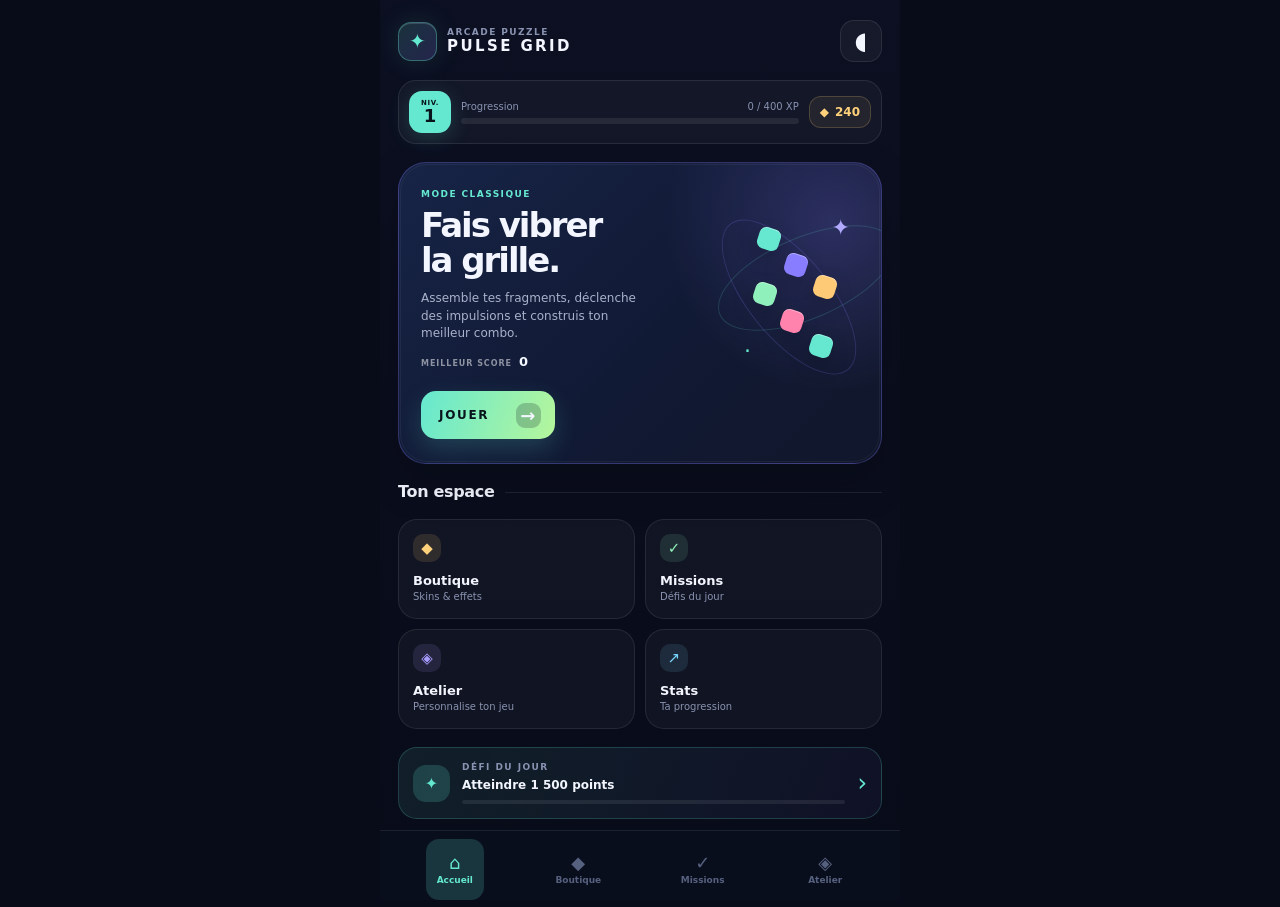
==== index.html @ 1ac30d6b "Add files via upload" ====
<!doctype html>
<html lang="fr">
<head>
  <meta charset="UTF-8" />
  <meta name="viewport" content="width=device-width, initial-scale=1, viewport-fit=cover, user-scalable=no" />
  <meta name="theme-color" content="#080b18" />
  <title>Pulse Grid</title>
  <link rel="stylesheet" href="style.css" />
</head>
<body>
  <div id="app" class="app-shell">
    <div id="boot-screen" class="boot-screen" aria-label="Chargement">
      <div class="brand-mark large">✦</div>
      <div class="boot-wordmark">PULSE GRID</div>
      <div class="loader"><span></span></div>
    </div>

    <main id="screens">
      <section id="screen-home" class="screen active" aria-labelledby="home-title">
        <header class="topbar home-topbar">
          <div class="brand-lockup">
            <div class="brand-mark">✦</div>
            <div>
              <div class="eyebrow">ARCADE PUZZLE</div>
              <h1 id="home-title">PULSE GRID</h1>
            </div>
          </div>
          <button class="icon-button" data-action="toggle-sound" aria-label="Activer ou couper le son"><span id="sound-icon">◖</span></button>
        </header>

        <div class="home-content page-content">
          <div class="player-strip">
            <div class="level-badge"><span>NIV.</span><strong id="home-level">1</strong></div>
            <div class="xp-track-wrap">
              <div class="row-between"><span>Progression</span><span id="home-xp-label">0 / 400 XP</span></div>
              <div class="xp-track"><span id="home-xp-fill"></span></div>
            </div>
            <div class="currency-pill"><span class="coin-icon">◆</span><strong id="home-coins">240</strong></div>
          </div>

          <article class="hero-card">
            <div class="hero-orbit orbit-one"></div>
            <div class="hero-orbit orbit-two"></div>
            <div class="hero-copy">
              <span class="eyebrow accent">MODE CLASSIQUE</span>
              <h2>Fais vibrer<br />la grille.</h2>
              <p>Assemble tes fragments, déclenche des impulsions et construis ton meilleur combo.</p>
              <div class="hero-record"><span>MEILLEUR SCORE</span><strong id="home-best">0</strong></div>
              <button class="primary-button hero-play" data-action="play"><span>JOUER</span><b>→</b></button>
            </div>
            <div class="hero-visual" aria-hidden="true">
              <span class="hero-tile tile-a"></span><span class="hero-tile tile-b"></span><span class="hero-tile tile-c"></span>
              <span class="hero-tile tile-d"></span><span class="hero-tile tile-e"></span><span class="hero-tile tile-f"></span>
              <span class="hero-spark spark-a">✦</span><span class="hero-spark spark-b">·</span>
            </div>
          </article>

          <div class="section-heading"><h2>Ton espace</h2><span class="section-line"></span></div>
          <div class="quick-grid">
            <button class="quick-card shop-card" data-route="shop"><span class="quick-icon">◆</span><span>Boutique</span><small>Skins & effets</small></button>
            <button class="quick-card missions-card" data-route="missions"><span class="quick-icon">✓</span><span>Missions</span><small id="home-mission-count">0 à réclamer</small></button>
            <button class="quick-card style-card" data-route="collection"><span class="quick-icon">◈</span><span>Atelier</span><small>Personnalise ton jeu</small></button>
            <button class="quick-card stats-card" data-route="stats"><span class="quick-icon">↗</span><span>Stats</span><small>Ta progression</small></button>
          </div>

          <article class="daily-card" data-route="missions">
            <div class="daily-icon">✦</div>
            <div class="daily-copy"><span class="eyebrow">DÉFI DU JOUR</span><strong id="home-mission-title">Chargement…</strong><div class="mini-progress"><span id="home-mission-fill"></span></div></div>
            <span class="daily-arrow">›</span>
          </article>
        </div>
      </section>

      <section id="screen-game" class="screen game-screen" aria-label="Partie en cours">
        <header class="game-topbar">
          <button class="icon-button dark" data-action="game-home" aria-label="Retour à l'accueil">‹</button>
          <div class="game-stat"><span>SCORE</span><strong id="game-score">0</strong></div>
          <div class="game-stat best"><span>MEILLEUR</span><strong id="game-best">0</strong></div>
          <button class="icon-button dark" data-action="pause" aria-label="Pause">Ⅱ</button>
        </header>
        <div class="game-content">
          <div class="combo-row"><span id="game-message">Choisis un fragment et fais-le glisser.</span><span id="combo-badge" class="combo-badge hidden">COMBO ×<b>0</b></span></div>
          <div class="charge-row" aria-label="Charge Pulse"><div class="charge-copy"><b>CHARGE PULSE</b><small id="charge-message">Dissous des lignes pour charger une rafale.</small></div><div class="charge-track"><span id="charge-fill"></span></div><strong id="charge-value">0%</strong></div>
          <div id="board-wrap" class="board-wrap">
            <div id="board" class="board" role="grid" aria-label="Grille de jeu"></div>
            <div id="fx-layer" class="fx-layer" aria-hidden="true"></div>
          </div>
          <div class="game-subbar"><div><span class="eyebrow">FRAGMENTS</span><strong>Compose ton prochain mouvement</strong></div><button class="text-button" data-action="hint">INDICE <span>✧</span></button></div>
          <div id="piece-tray" class="piece-tray" aria-label="Fragments disponibles"></div>
          <div class="game-tip"><span class="tip-dot"></span><span>Astuce : tu peux aussi toucher un fragment, puis toucher la grille.</span></div>
        </div>
      </section>

      <section id="screen-shop" class="screen" aria-labelledby="shop-title">
        <header class="subpage-topbar"><button class="icon-button" data-route="home">‹</button><div><div class="eyebrow">PERSONNALISE TON UNIVERS</div><h1 id="shop-title">Boutique</h1></div><div class="currency-pill"><span class="coin-icon">◆</span><strong id="shop-coins">0</strong></div></header>
        <div class="page-content subpage-content">
          <div class="shop-tabs"><button class="tab-button active" data-shop-tab="skins">Fragments</button><button class="tab-button" data-shop-tab="boards">Plateaux</button><button class="tab-button" data-shop-tab="effects">Impulsions</button></div>
          <div id="shop-content" class="catalog-grid"></div>
        </div>
      </section>

      <section id="screen-collection" class="screen" aria-labelledby="collection-title">
        <header class="subpage-topbar"><button class="icon-button" data-route="home">‹</button><div><div class="eyebrow">TON STYLE</div><h1 id="collection-title">Atelier</h1></div><div class="header-symbol">◈</div></header>
        <div class="page-content subpage-content"><div id="collection-content"></div></div>
      </section>

      <section id="screen-missions" class="screen" aria-labelledby="missions-title">
        <header class="subpage-topbar"><button class="icon-button" data-route="home">‹</button><div><div class="eyebrow">RÉCOMPENSES QUOTIDIENNES</div><h1 id="missions-title">Missions</h1></div><div class="header-symbol">✓</div></header>
        <div class="page-content subpage-content">
          <article class="mission-intro"><div class="mission-intro-icon">✦</div><div><span class="eyebrow accent">NOUVELLES MISSIONS À MINUIT</span><h2>Chaque action compte.</h2><p>Valide tes objectifs pour gagner des PulseCoins.</p></div></article>
          <div id="missions-content" class="missions-list"></div>
        </div>
      </section>

      <section id="screen-stats" class="screen" aria-labelledby="stats-title">
        <header class="subpage-topbar"><button class="icon-button" data-route="home">‹</button><div><div class="eyebrow">TON PARCOURS</div><h1 id="stats-title">Statistiques</h1></div><div class="header-symbol">↗</div></header>
        <div class="page-content subpage-content"><div id="stats-content"></div></div>
      </section>
    </main>

    <nav id="bottom-nav" class="bottom-nav" aria-label="Navigation principale">
      <button data-route="home" class="nav-item active"><span>⌂</span><small>Accueil</small></button>
      <button data-route="shop" class="nav-item"><span>◆</span><small>Boutique</small></button>
      <button data-route="missions" class="nav-item"><span>✓</span><small>Missions</small></button>
      <button data-route="collection" class="nav-item"><span>◈</span><small>Atelier</small></button>
    </nav>

    <div id="modal-backdrop" class="modal-backdrop" aria-hidden="true">
      <div id="modal-card" class="modal-card" role="dialog" aria-modal="true"></div>
    </div>
    <div id="toast" class="toast" role="status"></div>
  </div>
  <script src="game.js"></script>
</body>
</html>
---- style.css ----
:root {
  --bg: #080b18;
  --bg-soft: #0d1223;
  --panel: #121a30;
  --panel-2: #17213b;
  --line: rgba(255,255,255,.09);
  --text: #f3f6ff;
  --muted: #8993b1;
  --faint: #56617f;
  --skin-primary: #65e8d0;
  --skin-secondary: #8b7cff;
  --skin-soft: rgba(101,232,208,.18);
  --skin-contrast: #07141b;
  --board-shell: #101a2e;
  --cell-bg: #18233b;
  --board-glow: rgba(101,232,208,.16);
  --good: #8ff0bb;
  --warning: #ffd17a;
  --danger: #ff7f9e;
  --radius: 22px;
  font-family: Inter, ui-sans-serif, system-ui, -apple-system, BlinkMacSystemFont, "Segoe UI", sans-serif;
  color: var(--text);
  background: var(--bg);
}

* { box-sizing: border-box; -webkit-tap-highlight-color: transparent; }
html, body { margin: 0; min-height: 100%; background: var(--bg); }
body { overflow-x: hidden; overscroll-behavior: none; }
button { font: inherit; color: inherit; border: 0; cursor: pointer; }
button:focus-visible { outline: 3px solid var(--skin-primary); outline-offset: 3px; }

body::before, body::after { content: ""; position: fixed; z-index: -1; pointer-events: none; border-radius: 50%; filter: blur(2px); }
body::before { width: 64vw; height: 64vw; max-width: 520px; max-height: 520px; top: -25vw; right: -20vw; background: radial-gradient(circle, rgba(83,84,255,.2), transparent 68%); }
body::after { width: 58vw; height: 58vw; max-width: 480px; max-height: 480px; bottom: -26vw; left: -22vw; background: radial-gradient(circle, rgba(26,181,168,.12), transparent 68%); }

.app-shell { position: relative; width: min(100%, 520px); min-height: 100svh; margin: 0 auto; background: linear-gradient(180deg, rgba(12,16,34,.92), rgba(8,11,24,.98)); overflow: hidden; }
#screens { min-height: 100svh; }
.screen { display: none; min-height: 100svh; padding: max(18px, env(safe-area-inset-top)) 18px calc(88px + env(safe-area-inset-bottom)); animation: screen-in .28s ease both; }
.screen.active { display: block; }
@keyframes screen-in { from { opacity: 0; transform: translateY(8px); } to { opacity: 1; transform: translateY(0); } }

.boot-screen { position: fixed; inset: 0; z-index: 30; display: flex; flex-direction: column; align-items: center; justify-content: center; gap: 14px; background: #080b18; transition: opacity .4s, visibility .4s; }
.boot-screen.done { opacity: 0; visibility: hidden; pointer-events: none; }
.brand-mark { display: grid; place-items: center; width: 39px; height: 39px; color: var(--skin-primary); border: 1px solid rgba(101,232,208,.35); border-radius: 13px; background: linear-gradient(135deg, rgba(101,232,208,.16), rgba(139,124,255,.2)); box-shadow: 0 0 28px rgba(101,232,208,.12), inset 0 1px rgba(255,255,255,.14); font-size: 20px; }
.brand-mark.large { width: 76px; height: 76px; border-radius: 25px; font-size: 38px; animation: brand-pulse 1.7s ease-in-out infinite; }
@keyframes brand-pulse { 50% { transform: scale(1.08) rotate(8deg); box-shadow: 0 0 45px rgba(101,232,208,.35); } }
.boot-wordmark { letter-spacing: .25em; font-size: 13px; font-weight: 800; }
.loader { width: 94px; height: 3px; overflow: hidden; border-radius: 99px; background: rgba(255,255,255,.08); }
.loader span { display: block; width: 46%; height: 100%; border-radius: inherit; background: var(--skin-primary); animation: loading 1.1s ease-in-out infinite; }
@keyframes loading { from { transform: translateX(-110%); } to { transform: translateX(230%); } }

.topbar, .subpage-topbar, .game-topbar { display: flex; align-items: center; justify-content: space-between; gap: 12px; }
.topbar { padding: 2px 0 18px; }
.brand-lockup { display: flex; align-items: center; gap: 10px; }
.eyebrow { display: block; color: var(--muted); font-size: 9px; line-height: 1.2; font-weight: 800; letter-spacing: .16em; }
.eyebrow.accent { color: var(--skin-primary); }
h1, h2, p { margin: 0; }
h1 { font-size: 15px; letter-spacing: .16em; font-weight: 900; }
h2 { font-size: 22px; line-height: 1.05; letter-spacing: -.04em; }
.icon-button { display: grid; place-items: center; flex: 0 0 auto; width: 42px; height: 42px; border: 1px solid var(--line); border-radius: 14px; background: rgba(255,255,255,.045); color: var(--text); font-size: 24px; transition: transform .16s, background .16s, border .16s; }
.icon-button:active, .quick-card:active, .nav-item:active, .primary-button:active, .text-button:active { transform: scale(.95); }
.icon-button.dark { background: rgba(8,11,24,.48); }
.header-symbol { display: grid; place-items: center; width: 42px; height: 42px; color: var(--skin-primary); font-size: 21px; }
.page-content { display: flex; flex-direction: column; gap: 18px; }

.player-strip { display: flex; align-items: center; gap: 10px; padding: 10px; border: 1px solid var(--line); border-radius: 18px; background: rgba(255,255,255,.035); }
.level-badge { display: flex; align-items: center; justify-content: center; flex-direction: column; flex: 0 0 42px; width: 42px; height: 42px; border-radius: 13px; color: var(--skin-contrast); background: var(--skin-primary); box-shadow: 0 5px 22px var(--skin-soft); }
.level-badge span { font-size: 7px; font-weight: 900; letter-spacing: .08em; }
.level-badge strong { font-size: 18px; line-height: 1; }
.xp-track-wrap { min-width: 0; flex: 1; }
.row-between { display: flex; justify-content: space-between; gap: 8px; margin-bottom: 6px; color: var(--muted); font-size: 10px; }
.xp-track, .mini-progress { overflow: hidden; height: 6px; border-radius: 99px; background: rgba(255,255,255,.08); }
.xp-track span, .mini-progress span { display: block; height: 100%; width: 0; border-radius: inherit; background: linear-gradient(90deg, var(--skin-primary), var(--skin-secondary)); transition: width .4s ease; }
.currency-pill { display: flex; align-items: center; gap: 6px; padding: 8px 10px; border: 1px solid rgba(255,209,122,.2); border-radius: 12px; color: var(--warning); background: rgba(255,209,122,.07); font-size: 12px; white-space: nowrap; }
.coin-icon { font-size: 12px; color: var(--warning); }

.hero-card { position: relative; display: flex; min-height: 250px; overflow: hidden; border: 1px solid rgba(139,124,255,.28); border-radius: 28px; background: radial-gradient(circle at 90% 20%, rgba(139,124,255,.22), transparent 34%), linear-gradient(135deg, #172446 0%, #111a35 54%, #11172b 100%); box-shadow: 0 18px 45px rgba(0,0,0,.2); }
.hero-card::after { content: ""; position: absolute; inset: 1px; pointer-events: none; border-radius: inherit; border: 1px solid rgba(255,255,255,.05); }
.hero-copy { position: relative; z-index: 2; width: 62%; padding: 26px 0 24px 22px; }
.hero-copy h2 { margin: 8px 0 11px; font-size: 34px; letter-spacing: -.06em; }
.hero-copy p { max-width: 220px; color: #a9b2ca; font-size: 12px; line-height: 1.45; }
.hero-record { display: flex; align-items: baseline; gap: 7px; margin-top: 12px; color: rgba(255,255,255,.52); font-size: 8px; font-weight: 800; letter-spacing: .12em; }
.hero-record strong { color: var(--text); font-size: 13px; letter-spacing: -.02em; }
.primary-button { display: inline-flex; align-items: center; justify-content: space-between; gap: 27px; min-height: 48px; margin-top: 22px; padding: 0 14px 0 18px; border-radius: 15px; color: var(--skin-contrast); background: linear-gradient(110deg, var(--skin-primary), #b6f69b); box-shadow: 0 10px 25px var(--skin-soft); font-size: 12px; font-weight: 900; letter-spacing: .14em; transition: transform .16s, filter .16s; }
.primary-button b { display: grid; place-items: center; width: 25px; height: 25px; border-radius: 9px; color: var(--text); background: rgba(7,20,27,.22); font-size: 18px; }
.primary-button:active { filter: brightness(.94); }
.hero-visual { position: absolute; inset: 0; pointer-events: none; }
.hero-orbit { position: absolute; border: 1px solid rgba(101,232,208,.17); border-radius: 50%; transform: rotate(-23deg); }
.orbit-one { width: 188px; height: 82px; right: -19px; top: 74px; }
.orbit-two { width: 188px; height: 82px; right: -2px; top: 93px; transform: rotate(51deg); border-color: rgba(139,124,255,.21); }
.hero-tile { position: absolute; display: block; width: 22px; height: 22px; border-radius: 7px; box-shadow: inset 0 1px rgba(255,255,255,.35), 0 8px 20px rgba(0,0,0,.22); transform: rotate(18deg); }
.tile-a { right: 101px; top: 65px; background: #66e8d0; }
.tile-b { right: 74px; top: 91px; background: #897dff; }
.tile-c { right: 45px; top: 113px; background: #ffca75; }
.tile-d { right: 105px; top: 120px; background: #8ff0bb; }
.tile-e { right: 78px; top: 147px; background: #ff83ac; }
.tile-f { right: 49px; top: 172px; background: #66e8d0; }
.hero-spark { position: absolute; color: #b2aaff; font-size: 22px; animation: floaty 3s ease-in-out infinite; }
.spark-a { right: 31px; top: 52px; }.spark-b { right: 130px; top: 175px; color: var(--skin-primary); animation-delay: -1s; }
@keyframes floaty { 50% { transform: translateY(-8px) rotate(12deg); } }
@keyframes selected-piece-pulse { 50% { transform: translateY(-3px) scale(1.06); filter: brightness(1.1); } }

.section-heading { display: flex; align-items: center; gap: 10px; margin-top: 2px; }
.section-heading h2 { font-size: 16px; letter-spacing: -.02em; }.section-line { height: 1px; flex: 1; background: var(--line); }
.quick-grid { display: grid; grid-template-columns: repeat(2, 1fr); gap: 10px; }
.quick-card { display: flex; align-items: flex-start; flex-direction: column; min-height: 100px; padding: 14px; border: 1px solid var(--line); border-radius: 19px; text-align: left; background: rgba(255,255,255,.035); transition: transform .16s, border .16s, background .16s; }
.quick-card:hover { border-color: rgba(255,255,255,.18); background: rgba(255,255,255,.06); }
.quick-icon { display: grid; place-items: center; width: 28px; height: 28px; margin-bottom: 11px; border-radius: 10px; font-size: 15px; }
.quick-card > span:not(.quick-icon) { font-size: 13px; font-weight: 800; }.quick-card small { margin-top: 3px; color: var(--muted); font-size: 10px; }
.shop-card .quick-icon { color: #ffd17a; background: rgba(255,209,122,.13); }.missions-card .quick-icon { color: var(--good); background: rgba(143,240,187,.12); }.style-card .quick-icon { color: #a89dff; background: rgba(168,157,255,.13); }.stats-card .quick-icon { color: #78d9ff; background: rgba(120,217,255,.12); }
.daily-card { display: flex; align-items: center; gap: 12px; padding: 14px; border: 1px solid rgba(101,232,208,.2); border-radius: 19px; background: linear-gradient(100deg, rgba(101,232,208,.09), rgba(139,124,255,.06)); cursor: pointer; }
.daily-icon { display: grid; place-items: center; flex: 0 0 37px; width: 37px; height: 37px; color: var(--skin-primary); border-radius: 13px; background: var(--skin-soft); }.daily-copy { min-width: 0; flex: 1; }.daily-copy strong { display: block; margin: 5px 0 8px; overflow: hidden; font-size: 12px; text-overflow: ellipsis; white-space: nowrap; }.daily-arrow { color: var(--skin-primary); font-size: 24px; }.mini-progress { height: 4px; }

.bottom-nav { position: fixed; z-index: 10; right: max(0px, calc((100vw - 520px) / 2)); bottom: 0; left: max(0px, calc((100vw - 520px) / 2)); display: flex; justify-content: space-around; height: calc(70px + env(safe-area-inset-bottom)); padding: 8px 14px env(safe-area-inset-bottom); border-top: 1px solid rgba(255,255,255,.08); background: rgba(11,15,31,.9); backdrop-filter: blur(18px); }
.nav-item { display: flex; align-items: center; flex-direction: column; justify-content: center; gap: 3px; min-width: 58px; padding: 0 8px; border-radius: 13px; color: var(--faint); background: transparent; }.nav-item span { font-size: 18px; line-height: 1; }.nav-item small { font-size: 9px; font-weight: 700; }.nav-item.active { color: var(--skin-primary); background: var(--skin-soft); }

/* Game */
.game-screen { padding-right: 12px; padding-left: 12px; }.game-topbar { padding: 0 3px 10px; }.game-stat { min-width: 75px; text-align: center; }.game-stat span { display: block; color: var(--muted); font-size: 8px; font-weight: 800; letter-spacing: .13em; }.game-stat strong { display: block; margin-top: 2px; font-size: 18px; letter-spacing: -.03em; }.game-stat.best strong { color: var(--warning); font-size: 15px; }
.game-content { display: flex; align-items: center; flex-direction: column; }.combo-row { display: flex; align-items: center; justify-content: space-between; width: min(100%, 430px); min-height: 35px; padding: 0 4px 7px; color: var(--muted); font-size: 11px; }.combo-badge { padding: 6px 10px; border-radius: 99px; color: #101629; background: var(--warning); font-size: 9px; font-weight: 900; box-shadow: 0 4px 16px rgba(255,209,122,.2); animation: badge-in .22s ease both; }.combo-badge b { font-size: 14px; }.hidden { display: none !important; }
.board-wrap { position: relative; width: min(91vw, 430px); aspect-ratio: 1; filter: drop-shadow(0 16px 26px rgba(0,0,0,.2)); }.board { display: grid; grid-template-columns: repeat(8, 1fr); grid-template-rows: repeat(8, 1fr); gap: clamp(4px, 1.1vw, 7px); width: 100%; height: 100%; padding: clamp(8px, 2vw, 12px); border: 1px solid rgba(255,255,255,.12); border-radius: 23px; background: var(--board-shell); box-shadow: inset 0 1px rgba(255,255,255,.09), 0 0 45px var(--board-glow); }
.cell { position: relative; min-width: 0; border-radius: clamp(6px, 1.7vw, 10px); background: var(--cell-bg); box-shadow: inset 0 1px rgba(255,255,255,.035); transition: background .14s, transform .16s, opacity .16s, box-shadow .2s; }.cell.filled { background: linear-gradient(135deg, var(--skin-primary), var(--skin-secondary)); box-shadow: inset 0 1px rgba(255,255,255,.54), inset -3px -4px 8px rgba(7,20,27,.16), 0 3px 10px var(--skin-soft); animation: cell-pop .22s ease both; }.cell.filled::after { content: ""; position: absolute; width: 35%; height: 18%; top: 13%; left: 17%; border-radius: 99px; background: rgba(255,255,255,.35); transform: rotate(-24deg); }.cell.near-line:not(.filled) { background: rgba(101,232,208,.12); background: color-mix(in srgb, var(--skin-primary) 16%, var(--cell-bg)); box-shadow: inset 0 0 0 1px var(--skin-soft); }.cell.filled.near-line { box-shadow: inset 0 1px rgba(255,255,255,.62), 0 0 13px var(--skin-soft); }.cell.preview-valid { background: rgba(101,232,208,.3); box-shadow: inset 0 0 0 2px rgba(101,232,208,.7); }.cell.preview-invalid { background: rgba(255,127,158,.25); box-shadow: inset 0 0 0 2px rgba(255,127,158,.7); }.cell.clearing { animation: cell-clear .3s ease var(--clear-delay, 0ms) forwards; }
@keyframes cell-pop { from { transform: scale(.65); opacity: .2; } to { transform: scale(1); opacity: 1; } } @keyframes cell-clear { 30% { transform: scale(1.12); background: #fff; } 100% { transform: scale(.2); opacity: 0; } } @keyframes badge-in { from { opacity: 0; transform: scale(.7) translateY(4px); } }
.charge-row { display: flex; align-items: center; gap: 9px; width: min(100%, 430px); min-height: 30px; margin-bottom: 7px; padding: 0 4px; }
.charge-copy { min-width: 103px; }.charge-copy b { display: block; color: var(--muted); font-size: 8px; letter-spacing: .12em; }.charge-copy small { display: block; overflow: hidden; max-width: 170px; margin-top: 3px; color: var(--faint); font-size: 8px; text-overflow: ellipsis; white-space: nowrap; }
.charge-track { flex: 1; height: 7px; overflow: hidden; border-radius: 99px; background: rgba(255,255,255,.08); box-shadow: inset 0 1px rgba(0,0,0,.18); }.charge-track span { display: block; width: 0; height: 100%; border-radius: inherit; background: linear-gradient(90deg, var(--skin-secondary), var(--skin-primary)); box-shadow: 0 0 10px var(--skin-primary); transition: width .38s cubic-bezier(.2,.8,.2,1); }.charge-track span.ready { background: linear-gradient(90deg, #ffd17a, #fff2a8); box-shadow: 0 0 14px #ffd17a; animation: charge-ready 1s ease-in-out infinite; }
.charge-row > strong { min-width: 33px; color: var(--skin-primary); font-size: 9px; text-align: right; }.charge-row > strong.ready { color: var(--warning); animation: charge-text 1s ease-in-out infinite; }
@keyframes charge-ready { 50% { filter: brightness(1.35); transform: scaleX(1.02); } } @keyframes charge-text { 50% { transform: scale(1.08); } }
.fx-layer { position: absolute; inset: 0; pointer-events: none; overflow: hidden; border-radius: 23px; }.fx-particle { position: absolute; width: 8px; height: 8px; border-radius: 3px; background: var(--skin-primary); animation: particle-fly .65s cubic-bezier(.15,.7,.2,1) forwards; }.fx-particle.round { border-radius: 50%; background: var(--warning); }.fx-particle.ring { width: 16px; height: 16px; border: 2px solid var(--skin-primary); background: transparent; border-radius: 50%; animation-name: ring-fly; }.fx-particle.pulse-particle { width: 11px; height: 11px; border-radius: 50%; background: #fff2a8; box-shadow: 0 0 14px var(--warning), 0 0 25px var(--skin-primary); animation-duration: .95s; }
@keyframes particle-fly { from { opacity: 1; transform: translate(0,0) rotate(0) scale(1); } to { opacity: 0; transform: translate(var(--dx),var(--dy)) rotate(130deg) scale(.2); } } @keyframes ring-fly { from { opacity: .9; transform: translate(-50%,-50%) scale(.3); } to { opacity: 0; transform: translate(calc(-50% + var(--dx)), calc(-50% + var(--dy))) scale(2.8); } }
.game-subbar { display: flex; align-items: center; justify-content: space-between; width: min(100%, 430px); margin-top: 14px; }.game-subbar strong { display: block; margin-top: 4px; color: #ccd3e6; font-size: 12px; }.text-button { padding: 8px 0 8px 10px; color: var(--skin-primary); background: transparent; font-size: 10px; font-weight: 900; letter-spacing: .12em; }.text-button span { font-size: 15px; }
.piece-tray { display: grid; grid-template-columns: repeat(3, 1fr); gap: 9px; width: min(100%, 430px); margin-top: 10px; }.piece-item { display: grid; place-items: center; min-height: 105px; padding: 10px; border: 1px solid rgba(255,255,255,.1); border-radius: 18px; background: linear-gradient(145deg, rgba(255,255,255,.075), rgba(255,255,255,.03)); transition: transform .16s, border .16s, opacity .2s, background .16s; touch-action: none; user-select: none; }.piece-item.selected { border-color: var(--skin-primary); background: var(--skin-soft); transform: translateY(-4px); box-shadow: 0 9px 22px var(--skin-soft); }.piece-item.selected .piece-shape { animation: selected-piece-pulse 1s ease-in-out infinite; }.piece-item.used { opacity: .25; border-style: dashed; }.piece-item:active { transform: scale(.96); }.piece-shape { display: grid; grid-template-columns: repeat(var(--piece-cols), 22px); grid-template-rows: repeat(var(--piece-rows), 22px); gap: 4px; }.mini-cell { width: 22px; height: 22px; border-radius: 7px; background: linear-gradient(135deg, var(--skin-primary), var(--skin-secondary)); box-shadow: inset 0 1px rgba(255,255,255,.45), 0 3px 8px var(--skin-soft); }.mini-cell.empty { visibility: hidden; }.piece-index { align-self: end; margin-top: 7px; color: var(--faint); font-size: 9px; font-weight: 800; }.game-tip { display: flex; align-items: center; justify-content: center; gap: 7px; width: 100%; margin-top: 12px; color: var(--faint); font-size: 10px; text-align: center; }.tip-dot { width: 5px; height: 5px; border-radius: 50%; background: var(--skin-primary); box-shadow: 0 0 8px var(--skin-primary); }.drag-ghost { position: fixed; z-index: 20; pointer-events: none; opacity: .9; transform: translate(-50%, -50%) scale(1.08); filter: drop-shadow(0 14px 16px rgba(0,0,0,.3)); }

/* Subpages and catalog */
.subpage-topbar { padding: 2px 0 22px; }.subpage-topbar > div:nth-child(2) { flex: 1; }.subpage-topbar h1 { margin-top: 4px; font-size: 25px; letter-spacing: -.05em; }.subpage-content { gap: 14px; }.shop-tabs { display: flex; gap: 7px; padding: 4px; border: 1px solid var(--line); border-radius: 14px; background: rgba(255,255,255,.035); }.tab-button { flex: 1; padding: 10px 5px; border-radius: 10px; color: var(--muted); background: transparent; font-size: 10px; font-weight: 800; }.tab-button.active { color: var(--text); background: var(--panel-2); box-shadow: 0 3px 9px rgba(0,0,0,.15); }
.catalog-grid { display: grid; grid-template-columns: repeat(2, minmax(0, 1fr)); gap: 10px; }.catalog-card { position: relative; display: flex; overflow: hidden; flex-direction: column; min-height: 207px; padding: 14px; border: 1px solid var(--line); border-radius: 19px; background: rgba(255,255,255,.035); }.catalog-preview { position: relative; display: grid; place-items: center; height: 86px; margin: -14px -14px 12px; background: var(--preview-bg, rgba(255,255,255,.04)); }.catalog-preview .sample-grid { display: grid; grid-template-columns: repeat(3, 18px); gap: 5px; transform: rotate(-5deg); }.catalog-preview .sample-grid i { display: block; width: 18px; height: 18px; border-radius: 5px; background: var(--sample-a, var(--skin-primary)); box-shadow: inset 0 1px rgba(255,255,255,.4); }.catalog-preview .sample-grid i:nth-child(2), .catalog-preview .sample-grid i:nth-child(5) { background: var(--sample-b, var(--skin-secondary)); }.catalog-preview.effect-preview::after { content: "✦  ·  ✧"; color: var(--skin-primary); font-size: 20px; letter-spacing: 7px; }.catalog-preview.effect-preview .sample-grid { display: none; }.catalog-card h3 { font-size: 13px; }.catalog-card p { min-height: 28px; margin-top: 4px; color: var(--muted); font-size: 10px; line-height: 1.35; }.catalog-card .item-action { display: flex; align-items: center; justify-content: center; min-height: 32px; margin-top: auto; border-radius: 10px; background: var(--panel-2); color: var(--text); font-size: 10px; font-weight: 900; }.catalog-card .item-action.buy { color: var(--warning); background: rgba(255,209,122,.1); }.catalog-card .item-action.equipped { color: var(--skin-primary); background: var(--skin-soft); }.catalog-card.locked .catalog-preview { filter: saturate(.4); }.lock-label { position: absolute; top: 8px; right: 8px; padding: 4px 6px; border-radius: 7px; color: var(--warning); background: rgba(8,11,24,.55); font-size: 9px; font-weight: 900; }
.collection-hero { display: flex; align-items: center; gap: 15px; padding: 17px; border: 1px solid rgba(101,232,208,.2); border-radius: 21px; background: linear-gradient(125deg, rgba(101,232,208,.1), rgba(139,124,255,.07)); }.collection-swatch { display: grid; grid-template-columns: repeat(2, 18px); gap: 5px; padding: 12px; border-radius: 16px; background: rgba(8,11,24,.3); }.collection-swatch i { width: 18px; height: 18px; border-radius: 5px; background: var(--skin-primary); }.collection-swatch i:nth-child(2), .collection-swatch i:nth-child(3) { background: var(--skin-secondary); }.collection-hero h2 { margin-top: 4px; font-size: 18px; }.collection-hero p { margin-top: 4px; color: var(--muted); font-size: 11px; }.collection-section { margin-top: 5px; }.collection-section h3 { margin: 0 0 9px 2px; color: var(--muted); font-size: 10px; letter-spacing: .12em; text-transform: uppercase; }.collection-section .catalog-grid { grid-template-columns: repeat(2,1fr); }

.mission-intro { display: flex; align-items: center; gap: 13px; padding: 16px; border-radius: 20px; background: linear-gradient(130deg, rgba(139,124,255,.16), rgba(101,232,208,.07)); }.mission-intro-icon { display: grid; place-items: center; flex: 0 0 42px; height: 42px; color: #a89dff; border: 1px solid rgba(168,157,255,.28); border-radius: 15px; background: rgba(168,157,255,.12); font-size: 21px; }.mission-intro h2 { margin: 5px 0 4px; font-size: 18px; }.mission-intro p { color: var(--muted); font-size: 10px; }.missions-list { display: flex; flex-direction: column; gap: 10px; }.mission-card { padding: 15px; border: 1px solid var(--line); border-radius: 18px; background: rgba(255,255,255,.035); }.mission-card.done { border-color: rgba(143,240,187,.25); }.mission-head { display: flex; align-items: center; gap: 11px; }.mission-icon { display: grid; place-items: center; flex: 0 0 34px; height: 34px; border-radius: 12px; color: var(--skin-primary); background: var(--skin-soft); }.mission-main { min-width: 0; flex: 1; }.mission-main strong { display: block; font-size: 12px; }.mission-main small { display: block; margin-top: 3px; color: var(--muted); font-size: 10px; }.mission-reward { color: var(--warning); font-size: 10px; font-weight: 900; white-space: nowrap; }.mission-progress-row { display: flex; align-items: center; gap: 10px; margin-top: 13px; }.mission-progress-row .mini-progress { flex: 1; height: 6px; }.mission-count { color: var(--muted); font-size: 10px; }.claim-button { width: 100%; min-height: 32px; margin-top: 11px; border-radius: 10px; color: var(--skin-contrast); background: var(--skin-primary); font-size: 10px; font-weight: 900; }.claim-button:disabled { color: var(--faint); background: rgba(255,255,255,.06); }

.stats-level-card { padding: 18px; border: 1px solid rgba(101,232,208,.22); border-radius: 21px; background: linear-gradient(130deg, rgba(101,232,208,.1), rgba(139,124,255,.08)); }.stats-level-top { display: flex; align-items: center; justify-content: space-between; }.stats-level-top h2 { font-size: 20px; }.stats-level-top strong { color: var(--skin-primary); font-size: 28px; }.stats-level-card p { margin: 6px 0 14px; color: var(--muted); font-size: 11px; }.stats-level-card .xp-track { height: 8px; }.stats-grid { display: grid; grid-template-columns: repeat(2, 1fr); gap: 10px; }.stat-box { padding: 16px; border: 1px solid var(--line); border-radius: 18px; background: rgba(255,255,255,.035); }.stat-box span { display: block; color: var(--muted); font-size: 10px; }.stat-box strong { display: block; margin-top: 7px; font-size: 24px; letter-spacing: -.05em; }.stat-box em { display: block; margin-top: 3px; color: var(--faint); font-size: 9px; font-style: normal; }.tip-card { padding: 15px; border: 1px dashed rgba(101,232,208,.3); border-radius: 18px; color: var(--muted); font-size: 11px; line-height: 1.5; }

/* Modal and feedback */
.modal-backdrop { position: fixed; z-index: 25; inset: 0; display: flex; align-items: flex-end; justify-content: center; padding: 16px; background: rgba(4,6,14,.66); opacity: 0; visibility: hidden; transition: opacity .2s, visibility .2s; backdrop-filter: blur(7px); }.modal-backdrop.open { opacity: 1; visibility: visible; }.modal-card { width: min(100%, 430px); padding: 22px; border: 1px solid rgba(255,255,255,.13); border-radius: 25px; background: linear-gradient(145deg, #182340, #10162a); box-shadow: 0 -18px 50px rgba(0,0,0,.3); transform: translateY(25px); transition: transform .25s ease; }.modal-backdrop.open .modal-card { transform: translateY(0); }.modal-card h2 { font-size: 26px; }.modal-card p { margin-top: 8px; color: var(--muted); font-size: 12px; line-height: 1.45; }.modal-kicker { color: var(--skin-primary); font-size: 10px; font-weight: 900; letter-spacing: .16em; }.modal-actions { display: flex; gap: 9px; margin-top: 20px; }.modal-actions button { flex: 1; min-height: 44px; border-radius: 13px; font-size: 11px; font-weight: 900; }.modal-actions .secondary { color: var(--muted); background: rgba(255,255,255,.07); }.modal-actions .primary { color: var(--skin-contrast); background: var(--skin-primary); }.result-score { display: grid; place-items: center; margin: 18px 0; padding: 17px; border-radius: 17px; background: rgba(255,255,255,.05); }.result-score span { color: var(--muted); font-size: 9px; font-weight: 800; letter-spacing: .15em; }.result-score strong { margin-top: 3px; font-size: 38px; letter-spacing: -.07em; }.result-stats { display: grid; grid-template-columns: repeat(4,1fr); gap: 6px; }.result-stat { padding: 10px 4px; border-radius: 12px; text-align: center; background: rgba(255,255,255,.045); }.result-stat strong { display: block; font-size: 15px; }.result-stat span { color: var(--muted); font-size: 9px; }.reward-row { display: flex; justify-content: space-around; margin-top: 15px; color: var(--warning); font-size: 12px; font-weight: 800; }.reward-row span { display: block; margin-top: 4px; color: var(--muted); font-size: 9px; font-weight: 600; text-align: center; }.level-up { margin-top: 14px; padding: 10px; border-radius: 12px; color: var(--skin-primary); background: var(--skin-soft); font-size: 11px; font-weight: 800; text-align: center; }.pause-icon { display: grid; place-items: center; width: 55px; height: 55px; margin-bottom: 11px; color: var(--skin-primary); border-radius: 18px; background: var(--skin-soft); font-size: 25px; }.modal-close { position: absolute; }
.toast { position: fixed; z-index: 40; top: max(15px, env(safe-area-inset-top)); left: 50%; max-width: calc(100vw - 35px); padding: 11px 15px; border: 1px solid rgba(101,232,208,.3); border-radius: 99px; color: var(--text); background: rgba(20,31,53,.92); box-shadow: 0 8px 24px rgba(0,0,0,.25); font-size: 11px; font-weight: 800; text-align: center; opacity: 0; pointer-events: none; transform: translate(-50%, -12px); transition: opacity .2s, transform .2s; }.toast.show { opacity: 1; transform: translate(-50%, 0); }

@media (max-height: 700px) {
  .hero-card { min-height: 218px; }.hero-copy { padding-top: 20px; }.hero-copy h2 { font-size: 29px; }.primary-button { margin-top: 14px; }.board-wrap { width: min(82vw, 370px); }.piece-item { min-height: 86px; }.game-subbar { margin-top: 9px; }.game-tip { margin-top: 7px; }
}
@media (max-width: 350px) { .screen { padding-right: 13px; padding-left: 13px; }.hero-copy { padding-left: 17px; }.hero-copy h2 { font-size: 29px; }.hero-copy p { font-size: 11px; }.tile-a { right: 80px; }.tile-b { right: 53px; }.tile-c { right: 25px; }.tile-d { right: 82px; }.tile-e { right: 55px; }.tile-f { right: 27px; }.piece-shape { transform: scale(.85); }.catalog-card { padding: 11px; }.catalog-preview { margin-left: -11px; margin-right: -11px; }.catalog-card p { font-size: 9px; } }
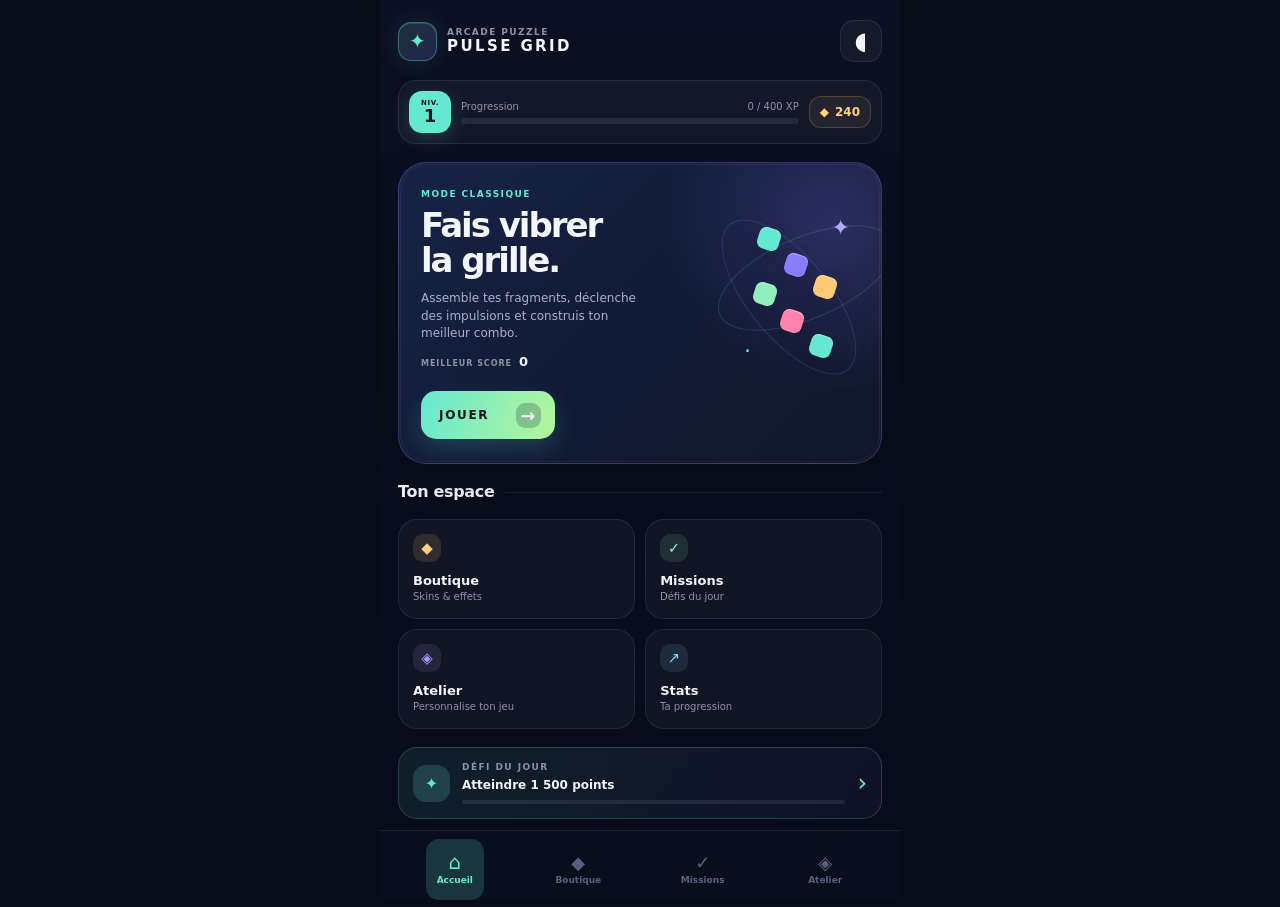
==== commit 16bc7906: "Add files via upload" ====
--- a/index.html
+++ b/index.html
@@ -86,6 +86,7 @@
             <div id="fx-layer" class="fx-layer" aria-hidden="true"></div>
           </div>
           <div class="game-subbar"><div><span class="eyebrow">FRAGMENTS</span><strong>Compose ton prochain mouvement</strong></div><button class="text-button" data-action="hint">INDICE <span>✧</span></button></div>
+          <div id="booster-bar" class="booster-bar" aria-label="Bonus disponibles en partie"></div>
           <div id="piece-tray" class="piece-tray" aria-label="Fragments disponibles"></div>
           <div class="game-tip"><span class="tip-dot"></span><span>Astuce : tu peux aussi toucher un fragment, puis toucher la grille.</span></div>
         </div>
@@ -94,7 +95,7 @@
       <section id="screen-shop" class="screen" aria-labelledby="shop-title">
         <header class="subpage-topbar"><button class="icon-button" data-route="home">‹</button><div><div class="eyebrow">PERSONNALISE TON UNIVERS</div><h1 id="shop-title">Boutique</h1></div><div class="currency-pill"><span class="coin-icon">◆</span><strong id="shop-coins">0</strong></div></header>
         <div class="page-content subpage-content">
-          <div class="shop-tabs"><button class="tab-button active" data-shop-tab="skins">Fragments</button><button class="tab-button" data-shop-tab="boards">Plateaux</button><button class="tab-button" data-shop-tab="effects">Impulsions</button></div>
+          <div class="shop-tabs"><button class="tab-button active" data-shop-tab="skins">Fragments</button><button class="tab-button" data-shop-tab="boards">Plateaux</button><button class="tab-button" data-shop-tab="effects">Impulsions</button><button class="tab-button" data-shop-tab="boosters">Bonus</button></div>
           <div id="shop-content" class="catalog-grid"></div>
         </div>
       </section>
--- a/style.css
+++ b/style.css
@@ -33,13 +33,13 @@
 body::before { width: 64vw; height: 64vw; max-width: 520px; max-height: 520px; top: -25vw; right: -20vw; background: radial-gradient(circle, rgba(83,84,255,.2), transparent 68%); }
 body::after { width: 58vw; height: 58vw; max-width: 480px; max-height: 480px; bottom: -26vw; left: -22vw; background: radial-gradient(circle, rgba(26,181,168,.12), transparent 68%); }
 
-.app-shell { position: relative; width: min(100%, 520px); min-height: 100svh; margin: 0 auto; background: linear-gradient(180deg, rgba(12,16,34,.92), rgba(8,11,24,.98)); overflow: hidden; }
+.app-shell { position: relative; width: min(100%, 520px); min-height: 100svh; margin: 0 auto; overflow: hidden; background: linear-gradient(180deg, rgba(12,16,34,.92), rgba(8,11,24,.98)); }
 #screens { min-height: 100svh; }
 .screen { display: none; min-height: 100svh; padding: max(18px, env(safe-area-inset-top)) 18px calc(88px + env(safe-area-inset-bottom)); animation: screen-in .28s ease both; }
 .screen.active { display: block; }
 @keyframes screen-in { from { opacity: 0; transform: translateY(8px); } to { opacity: 1; transform: translateY(0); } }
 
-.boot-screen { position: fixed; inset: 0; z-index: 30; display: flex; flex-direction: column; align-items: center; justify-content: center; gap: 14px; background: #080b18; transition: opacity .4s, visibility .4s; }
+.boot-screen { position: fixed; inset: 0; z-index: 30; display: flex; align-items: center; justify-content: center; flex-direction: column; gap: 14px; background: #080b18; transition: opacity .4s, visibility .4s; }
 .boot-screen.done { opacity: 0; visibility: hidden; pointer-events: none; }
 .brand-mark { display: grid; place-items: center; width: 39px; height: 39px; color: var(--skin-primary); border: 1px solid rgba(101,232,208,.35); border-radius: 13px; background: linear-gradient(135deg, rgba(101,232,208,.16), rgba(139,124,255,.2)); box-shadow: 0 0 28px rgba(101,232,208,.12), inset 0 1px rgba(255,255,255,.14); font-size: 20px; }
 .brand-mark.large { width: 76px; height: 76px; border-radius: 25px; font-size: 38px; animation: brand-pulse 1.7s ease-in-out infinite; }
@@ -63,87 +63,78 @@
 .header-symbol { display: grid; place-items: center; width: 42px; height: 42px; color: var(--skin-primary); font-size: 21px; }
 .page-content { display: flex; flex-direction: column; gap: 18px; }
 
-.player-strip { display: flex; align-items: center; gap: 10px; padding: 10px; border: 1px solid var(--line); border-radius: 18px; background: rgba(255,255,255,.035); }
-.level-badge { display: flex; align-items: center; justify-content: center; flex-direction: column; flex: 0 0 42px; width: 42px; height: 42px; border-radius: 13px; color: var(--skin-contrast); background: var(--skin-primary); box-shadow: 0 5px 22px var(--skin-soft); }
-.level-badge span { font-size: 7px; font-weight: 900; letter-spacing: .08em; }
-.level-badge strong { font-size: 18px; line-height: 1; }
-.xp-track-wrap { min-width: 0; flex: 1; }
-.row-between { display: flex; justify-content: space-between; gap: 8px; margin-bottom: 6px; color: var(--muted); font-size: 10px; }
+.player-strip { display: flex; align-items: center; gap: 10px; padding: 10px; border: 1px solid var(--line); border-radius: 18px; background: rgba(255,255,255,.035); animation: panel-rise .45s .04s both; }
+.level-badge { display: flex; align-items: center; justify-content: center; flex: 0 0 42px; flex-direction: column; width: 42px; height: 42px; border-radius: 13px; color: var(--skin-contrast); background: var(--skin-primary); box-shadow: 0 5px 22px var(--skin-soft); }
+.level-badge span { font-size: 7px; font-weight: 900; letter-spacing: .08em; }.level-badge strong { font-size: 18px; line-height: 1; }
+.xp-track-wrap { min-width: 0; flex: 1; }.row-between { display: flex; justify-content: space-between; gap: 8px; margin-bottom: 6px; color: var(--muted); font-size: 10px; }
 .xp-track, .mini-progress { overflow: hidden; height: 6px; border-radius: 99px; background: rgba(255,255,255,.08); }
 .xp-track span, .mini-progress span { display: block; height: 100%; width: 0; border-radius: inherit; background: linear-gradient(90deg, var(--skin-primary), var(--skin-secondary)); transition: width .4s ease; }
-.currency-pill { display: flex; align-items: center; gap: 6px; padding: 8px 10px; border: 1px solid rgba(255,209,122,.2); border-radius: 12px; color: var(--warning); background: rgba(255,209,122,.07); font-size: 12px; white-space: nowrap; }
-.coin-icon { font-size: 12px; color: var(--warning); }
+.currency-pill { display: flex; align-items: center; gap: 6px; padding: 8px 10px; border: 1px solid rgba(255,209,122,.2); border-radius: 12px; color: var(--warning); background: rgba(255,209,122,.07); font-size: 12px; white-space: nowrap; }.coin-icon { font-size: 12px; color: var(--warning); }
 
-.hero-card { position: relative; display: flex; min-height: 250px; overflow: hidden; border: 1px solid rgba(139,124,255,.28); border-radius: 28px; background: radial-gradient(circle at 90% 20%, rgba(139,124,255,.22), transparent 34%), linear-gradient(135deg, #172446 0%, #111a35 54%, #11172b 100%); box-shadow: 0 18px 45px rgba(0,0,0,.2); }
+.hero-card { position: relative; display: flex; min-height: 250px; overflow: hidden; border: 1px solid rgba(139,124,255,.28); border-radius: 28px; background: radial-gradient(circle at 90% 20%, rgba(139,124,255,.22), transparent 34%), linear-gradient(135deg, #172446 0%, #111a35 54%, #11172b 100%); box-shadow: 0 18px 45px rgba(0,0,0,.2); animation: panel-rise .5s .1s both; }
 .hero-card::after { content: ""; position: absolute; inset: 1px; pointer-events: none; border-radius: inherit; border: 1px solid rgba(255,255,255,.05); }
-.hero-copy { position: relative; z-index: 2; width: 62%; padding: 26px 0 24px 22px; }
-.hero-copy h2 { margin: 8px 0 11px; font-size: 34px; letter-spacing: -.06em; }
-.hero-copy p { max-width: 220px; color: #a9b2ca; font-size: 12px; line-height: 1.45; }
-.hero-record { display: flex; align-items: baseline; gap: 7px; margin-top: 12px; color: rgba(255,255,255,.52); font-size: 8px; font-weight: 800; letter-spacing: .12em; }
-.hero-record strong { color: var(--text); font-size: 13px; letter-spacing: -.02em; }
-.primary-button { display: inline-flex; align-items: center; justify-content: space-between; gap: 27px; min-height: 48px; margin-top: 22px; padding: 0 14px 0 18px; border-radius: 15px; color: var(--skin-contrast); background: linear-gradient(110deg, var(--skin-primary), #b6f69b); box-shadow: 0 10px 25px var(--skin-soft); font-size: 12px; font-weight: 900; letter-spacing: .14em; transition: transform .16s, filter .16s; }
-.primary-button b { display: grid; place-items: center; width: 25px; height: 25px; border-radius: 9px; color: var(--text); background: rgba(7,20,27,.22); font-size: 18px; }
-.primary-button:active { filter: brightness(.94); }
-.hero-visual { position: absolute; inset: 0; pointer-events: none; }
-.hero-orbit { position: absolute; border: 1px solid rgba(101,232,208,.17); border-radius: 50%; transform: rotate(-23deg); }
-.orbit-one { width: 188px; height: 82px; right: -19px; top: 74px; }
-.orbit-two { width: 188px; height: 82px; right: -2px; top: 93px; transform: rotate(51deg); border-color: rgba(139,124,255,.21); }
-.hero-tile { position: absolute; display: block; width: 22px; height: 22px; border-radius: 7px; box-shadow: inset 0 1px rgba(255,255,255,.35), 0 8px 20px rgba(0,0,0,.22); transform: rotate(18deg); }
-.tile-a { right: 101px; top: 65px; background: #66e8d0; }
-.tile-b { right: 74px; top: 91px; background: #897dff; }
-.tile-c { right: 45px; top: 113px; background: #ffca75; }
-.tile-d { right: 105px; top: 120px; background: #8ff0bb; }
-.tile-e { right: 78px; top: 147px; background: #ff83ac; }
-.tile-f { right: 49px; top: 172px; background: #66e8d0; }
-.hero-spark { position: absolute; color: #b2aaff; font-size: 22px; animation: floaty 3s ease-in-out infinite; }
-.spark-a { right: 31px; top: 52px; }.spark-b { right: 130px; top: 175px; color: var(--skin-primary); animation-delay: -1s; }
+.hero-copy { position: relative; z-index: 2; width: 62%; padding: 26px 0 24px 22px; }.hero-copy h2 { margin: 8px 0 11px; font-size: 34px; letter-spacing: -.06em; }.hero-copy p { max-width: 220px; color: #a9b2ca; font-size: 12px; line-height: 1.45; }
+.hero-record { display: flex; align-items: baseline; gap: 7px; margin-top: 12px; color: rgba(255,255,255,.52); font-size: 8px; font-weight: 800; letter-spacing: .12em; }.hero-record strong { color: var(--text); font-size: 13px; letter-spacing: -.02em; }
+.primary-button { position: relative; display: inline-flex; align-items: center; justify-content: space-between; gap: 27px; min-height: 48px; margin-top: 22px; overflow: hidden; padding: 0 14px 0 18px; border-radius: 15px; color: var(--skin-contrast); background: linear-gradient(110deg, var(--skin-primary), #b6f69b); box-shadow: 0 10px 25px var(--skin-soft); font-size: 12px; font-weight: 900; letter-spacing: .14em; transition: transform .16s, filter .16s; }.primary-button::after { content: ""; position: absolute; top: -30%; bottom: -30%; left: -42%; width: 24%; transform: skewX(-18deg); background: rgba(255,255,255,.42); animation: button-sheen 4.8s ease-in-out 1.4s infinite; }.primary-button > * { position: relative; z-index: 1; }.primary-button b { display: grid; place-items: center; width: 25px; height: 25px; border-radius: 9px; color: var(--text); background: rgba(7,20,27,.22); font-size: 18px; }
+@keyframes button-sheen { 0%, 32% { transform: translateX(0) skewX(-18deg); opacity: 0; } 42% { opacity: 1; } 57%, 100% { transform: translateX(620%) skewX(-18deg); opacity: 0; } }
+.hero-visual { position: absolute; inset: 0; pointer-events: none; }.hero-orbit { position: absolute; border: 1px solid rgba(101,232,208,.17); border-radius: 50%; transform: rotate(-23deg); }.orbit-one { width: 188px; height: 82px; right: -19px; top: 74px; }.orbit-two { width: 188px; height: 82px; right: -2px; top: 93px; transform: rotate(51deg); border-color: rgba(139,124,255,.21); }
+.hero-tile { position: absolute; display: block; width: 22px; height: 22px; border-radius: 7px; box-shadow: inset 0 1px rgba(255,255,255,.35), 0 8px 20px rgba(0,0,0,.22); transform: rotate(18deg); }.tile-a { right: 101px; top: 65px; background: #66e8d0; }.tile-b { right: 74px; top: 91px; background: #897dff; }.tile-c { right: 45px; top: 113px; background: #ffca75; }.tile-d { right: 105px; top: 120px; background: #8ff0bb; }.tile-e { right: 78px; top: 147px; background: #ff83ac; }.tile-f { right: 49px; top: 172px; background: #66e8d0; }.hero-spark { position: absolute; color: #b2aaff; font-size: 22px; animation: floaty 3s ease-in-out infinite; }.spark-a { right: 31px; top: 52px; }.spark-b { right: 130px; top: 175px; color: var(--skin-primary); animation-delay: -1s; }
 @keyframes floaty { 50% { transform: translateY(-8px) rotate(12deg); } }
-@keyframes selected-piece-pulse { 50% { transform: translateY(-3px) scale(1.06); filter: brightness(1.1); } }
 
-.section-heading { display: flex; align-items: center; gap: 10px; margin-top: 2px; }
-.section-heading h2 { font-size: 16px; letter-spacing: -.02em; }.section-line { height: 1px; flex: 1; background: var(--line); }
-.quick-grid { display: grid; grid-template-columns: repeat(2, 1fr); gap: 10px; }
-.quick-card { display: flex; align-items: flex-start; flex-direction: column; min-height: 100px; padding: 14px; border: 1px solid var(--line); border-radius: 19px; text-align: left; background: rgba(255,255,255,.035); transition: transform .16s, border .16s, background .16s; }
-.quick-card:hover { border-color: rgba(255,255,255,.18); background: rgba(255,255,255,.06); }
-.quick-icon { display: grid; place-items: center; width: 28px; height: 28px; margin-bottom: 11px; border-radius: 10px; font-size: 15px; }
-.quick-card > span:not(.quick-icon) { font-size: 13px; font-weight: 800; }.quick-card small { margin-top: 3px; color: var(--muted); font-size: 10px; }
-.shop-card .quick-icon { color: #ffd17a; background: rgba(255,209,122,.13); }.missions-card .quick-icon { color: var(--good); background: rgba(143,240,187,.12); }.style-card .quick-icon { color: #a89dff; background: rgba(168,157,255,.13); }.stats-card .quick-icon { color: #78d9ff; background: rgba(120,217,255,.12); }
-.daily-card { display: flex; align-items: center; gap: 12px; padding: 14px; border: 1px solid rgba(101,232,208,.2); border-radius: 19px; background: linear-gradient(100deg, rgba(101,232,208,.09), rgba(139,124,255,.06)); cursor: pointer; }
-.daily-icon { display: grid; place-items: center; flex: 0 0 37px; width: 37px; height: 37px; color: var(--skin-primary); border-radius: 13px; background: var(--skin-soft); }.daily-copy { min-width: 0; flex: 1; }.daily-copy strong { display: block; margin: 5px 0 8px; overflow: hidden; font-size: 12px; text-overflow: ellipsis; white-space: nowrap; }.daily-arrow { color: var(--skin-primary); font-size: 24px; }.mini-progress { height: 4px; }
+.section-heading { display: flex; align-items: center; gap: 10px; margin-top: 2px; }.section-heading h2 { font-size: 16px; letter-spacing: -.02em; }.section-line { height: 1px; flex: 1; background: var(--line); }
+.quick-grid { display: grid; grid-template-columns: repeat(2, 1fr); gap: 10px; }.quick-card { display: flex; align-items: flex-start; flex-direction: column; min-height: 100px; padding: 14px; border: 1px solid var(--line); border-radius: 19px; text-align: left; background: rgba(255,255,255,.035); transition: transform .16s, border .16s, background .16s; animation: panel-rise .4s both; }.quick-card:nth-child(2) { animation-delay: .05s; }.quick-card:nth-child(3) { animation-delay: .1s; }.quick-card:nth-child(4) { animation-delay: .15s; }.quick-card:hover { border-color: rgba(255,255,255,.18); background: rgba(255,255,255,.06); }.quick-icon { display: grid; place-items: center; width: 28px; height: 28px; margin-bottom: 11px; border-radius: 10px; font-size: 15px; }.quick-card > span:not(.quick-icon) { font-size: 13px; font-weight: 800; }.quick-card small { margin-top: 3px; color: var(--muted); font-size: 10px; }.shop-card .quick-icon { color: #ffd17a; background: rgba(255,209,122,.13); }.missions-card .quick-icon { color: var(--good); background: rgba(143,240,187,.12); }.style-card .quick-icon { color: #a89dff; background: rgba(168,157,255,.13); }.stats-card .quick-icon { color: #78d9ff; background: rgba(120,217,255,.12); }
+.daily-card { display: flex; align-items: center; gap: 12px; padding: 14px; border: 1px solid rgba(101,232,208,.2); border-radius: 19px; background: linear-gradient(100deg, rgba(101,232,208,.09), rgba(139,124,255,.06)); cursor: pointer; animation: panel-rise .45s .2s both; }.daily-icon { display: grid; place-items: center; flex: 0 0 37px; width: 37px; height: 37px; color: var(--skin-primary); border-radius: 13px; background: var(--skin-soft); }.daily-copy { min-width: 0; flex: 1; }.daily-copy strong { display: block; margin: 5px 0 8px; overflow: hidden; font-size: 12px; text-overflow: ellipsis; white-space: nowrap; }.daily-arrow { color: var(--skin-primary); font-size: 24px; }.mini-progress { height: 4px; }
 
-.bottom-nav { position: fixed; z-index: 10; right: max(0px, calc((100vw - 520px) / 2)); bottom: 0; left: max(0px, calc((100vw - 520px) / 2)); display: flex; justify-content: space-around; height: calc(70px + env(safe-area-inset-bottom)); padding: 8px 14px env(safe-area-inset-bottom); border-top: 1px solid rgba(255,255,255,.08); background: rgba(11,15,31,.9); backdrop-filter: blur(18px); }
-.nav-item { display: flex; align-items: center; flex-direction: column; justify-content: center; gap: 3px; min-width: 58px; padding: 0 8px; border-radius: 13px; color: var(--faint); background: transparent; }.nav-item span { font-size: 18px; line-height: 1; }.nav-item small { font-size: 9px; font-weight: 700; }.nav-item.active { color: var(--skin-primary); background: var(--skin-soft); }
+.bottom-nav { position: fixed; z-index: 10; right: max(0px, calc((100vw - 520px) / 2)); bottom: 0; left: max(0px, calc((100vw - 520px) / 2)); display: flex; justify-content: space-around; height: calc(70px + env(safe-area-inset-bottom)); padding: 8px 14px env(safe-area-inset-bottom); border-top: 1px solid rgba(255,255,255,.08); background: rgba(11,15,31,.9); backdrop-filter: blur(18px); }.nav-item { display: flex; align-items: center; justify-content: center; flex-direction: column; gap: 3px; min-width: 58px; padding: 0 8px; border-radius: 13px; color: var(--faint); background: transparent; transition: color .2s, background .2s, transform .16s; }.nav-item span { font-size: 18px; line-height: 1; transition: transform .2s; }.nav-item small { font-size: 9px; font-weight: 700; }.nav-item.active { color: var(--skin-primary); background: var(--skin-soft); }.nav-item.active span { transform: translateY(-1px) scale(1.1); }
 
 /* Game */
 .game-screen { padding-right: 12px; padding-left: 12px; }.game-topbar { padding: 0 3px 10px; }.game-stat { min-width: 75px; text-align: center; }.game-stat span { display: block; color: var(--muted); font-size: 8px; font-weight: 800; letter-spacing: .13em; }.game-stat strong { display: block; margin-top: 2px; font-size: 18px; letter-spacing: -.03em; }.game-stat.best strong { color: var(--warning); font-size: 15px; }
-.game-content { display: flex; align-items: center; flex-direction: column; }.combo-row { display: flex; align-items: center; justify-content: space-between; width: min(100%, 430px); min-height: 35px; padding: 0 4px 7px; color: var(--muted); font-size: 11px; }.combo-badge { padding: 6px 10px; border-radius: 99px; color: #101629; background: var(--warning); font-size: 9px; font-weight: 900; box-shadow: 0 4px 16px rgba(255,209,122,.2); animation: badge-in .22s ease both; }.combo-badge b { font-size: 14px; }.hidden { display: none !important; }
-.board-wrap { position: relative; width: min(91vw, 430px); aspect-ratio: 1; filter: drop-shadow(0 16px 26px rgba(0,0,0,.2)); }.board { display: grid; grid-template-columns: repeat(8, 1fr); grid-template-rows: repeat(8, 1fr); gap: clamp(4px, 1.1vw, 7px); width: 100%; height: 100%; padding: clamp(8px, 2vw, 12px); border: 1px solid rgba(255,255,255,.12); border-radius: 23px; background: var(--board-shell); box-shadow: inset 0 1px rgba(255,255,255,.09), 0 0 45px var(--board-glow); }
-.cell { position: relative; min-width: 0; border-radius: clamp(6px, 1.7vw, 10px); background: var(--cell-bg); box-shadow: inset 0 1px rgba(255,255,255,.035); transition: background .14s, transform .16s, opacity .16s, box-shadow .2s; }.cell.filled { background: linear-gradient(135deg, var(--skin-primary), var(--skin-secondary)); box-shadow: inset 0 1px rgba(255,255,255,.54), inset -3px -4px 8px rgba(7,20,27,.16), 0 3px 10px var(--skin-soft); animation: cell-pop .22s ease both; }.cell.filled::after { content: ""; position: absolute; width: 35%; height: 18%; top: 13%; left: 17%; border-radius: 99px; background: rgba(255,255,255,.35); transform: rotate(-24deg); }.cell.near-line:not(.filled) { background: rgba(101,232,208,.12); background: color-mix(in srgb, var(--skin-primary) 16%, var(--cell-bg)); box-shadow: inset 0 0 0 1px var(--skin-soft); }.cell.filled.near-line { box-shadow: inset 0 1px rgba(255,255,255,.62), 0 0 13px var(--skin-soft); }.cell.preview-valid { background: rgba(101,232,208,.3); box-shadow: inset 0 0 0 2px rgba(101,232,208,.7); }.cell.preview-invalid { background: rgba(255,127,158,.25); box-shadow: inset 0 0 0 2px rgba(255,127,158,.7); }.cell.clearing { animation: cell-clear .3s ease var(--clear-delay, 0ms) forwards; }
-@keyframes cell-pop { from { transform: scale(.65); opacity: .2; } to { transform: scale(1); opacity: 1; } } @keyframes cell-clear { 30% { transform: scale(1.12); background: #fff; } 100% { transform: scale(.2); opacity: 0; } } @keyframes badge-in { from { opacity: 0; transform: scale(.7) translateY(4px); } }
-.charge-row { display: flex; align-items: center; gap: 9px; width: min(100%, 430px); min-height: 30px; margin-bottom: 7px; padding: 0 4px; }
-.charge-copy { min-width: 103px; }.charge-copy b { display: block; color: var(--muted); font-size: 8px; letter-spacing: .12em; }.charge-copy small { display: block; overflow: hidden; max-width: 170px; margin-top: 3px; color: var(--faint); font-size: 8px; text-overflow: ellipsis; white-space: nowrap; }
-.charge-track { flex: 1; height: 7px; overflow: hidden; border-radius: 99px; background: rgba(255,255,255,.08); box-shadow: inset 0 1px rgba(0,0,0,.18); }.charge-track span { display: block; width: 0; height: 100%; border-radius: inherit; background: linear-gradient(90deg, var(--skin-secondary), var(--skin-primary)); box-shadow: 0 0 10px var(--skin-primary); transition: width .38s cubic-bezier(.2,.8,.2,1); }.charge-track span.ready { background: linear-gradient(90deg, #ffd17a, #fff2a8); box-shadow: 0 0 14px #ffd17a; animation: charge-ready 1s ease-in-out infinite; }
-.charge-row > strong { min-width: 33px; color: var(--skin-primary); font-size: 9px; text-align: right; }.charge-row > strong.ready { color: var(--warning); animation: charge-text 1s ease-in-out infinite; }
+.game-content { display: flex; align-items: center; flex-direction: column; }.combo-row { display: flex; align-items: center; justify-content: space-between; width: min(100%, 430px); min-height: 35px; padding: 0 4px 7px; color: var(--muted); font-size: 11px; }.combo-badge { padding: 6px 10px; border-radius: 99px; color: #101629; background: var(--warning); font-size: 9px; font-weight: 900; box-shadow: 0 4px 16px rgba(255,209,122,.2); animation: badge-in .22s ease both; }.combo-badge b { font-size: 14px; }.combo-badge.combo-pop { animation: combo-pop .42s cubic-bezier(.15,.8,.25,1) both; }.hidden { display: none !important; }
+@keyframes badge-in { from { opacity: 0; transform: scale(.7) translateY(4px); } } @keyframes combo-pop { 0% { transform: scale(.72) rotate(-4deg); filter: brightness(1); } 55% { transform: scale(1.18) rotate(2deg); filter: brightness(1.3); } 100% { transform: scale(1) rotate(0); filter: brightness(1); } }
+.charge-row { display: flex; align-items: center; gap: 9px; width: min(100%, 430px); min-height: 30px; margin-bottom: 7px; padding: 0 4px; }.charge-copy { min-width: 103px; }.charge-copy b { display: block; color: var(--muted); font-size: 8px; letter-spacing: .12em; }.charge-copy small { display: block; overflow: hidden; max-width: 170px; margin-top: 3px; color: var(--faint); font-size: 8px; text-overflow: ellipsis; white-space: nowrap; }.charge-track { flex: 1; height: 7px; overflow: hidden; border-radius: 99px; background: rgba(255,255,255,.08); box-shadow: inset 0 1px rgba(0,0,0,.18); }.charge-track span { display: block; width: 0; height: 100%; border-radius: inherit; background: linear-gradient(90deg, var(--skin-secondary), var(--skin-primary)); box-shadow: 0 0 10px var(--skin-primary); transition: width .38s cubic-bezier(.2,.8,.2,1); }.charge-track span.ready { background: linear-gradient(90deg, #ffd17a, #fff2a8); box-shadow: 0 0 14px #ffd17a; animation: charge-ready 1s ease-in-out infinite; }.charge-row > strong { min-width: 33px; color: var(--skin-primary); font-size: 9px; text-align: right; }.charge-row > strong.ready { color: var(--warning); animation: charge-text 1s ease-in-out infinite; }
 @keyframes charge-ready { 50% { filter: brightness(1.35); transform: scaleX(1.02); } } @keyframes charge-text { 50% { transform: scale(1.08); } }
+
+.board-wrap { position: relative; width: min(91vw, 430px); aspect-ratio: 1; filter: drop-shadow(0 16px 26px rgba(0,0,0,.2)); }.board { display: grid; grid-template-columns: repeat(8, 1fr); grid-template-rows: repeat(8, 1fr); gap: clamp(4px, 1.1vw, 7px); width: 100%; height: 100%; padding: clamp(8px, 2vw, 12px); border: 1px solid rgba(255,255,255,.12); border-radius: 23px; background: var(--board-shell); box-shadow: inset 0 1px rgba(255,255,255,.09), 0 0 45px var(--board-glow); }.cell { position: relative; min-width: 0; border-radius: clamp(6px, 1.7vw, 10px); background: var(--cell-bg); box-shadow: inset 0 1px rgba(255,255,255,.035); transition: background .14s, transform .16s, opacity .16s, box-shadow .2s; }.cell.filled { background: linear-gradient(135deg, var(--skin-primary), var(--skin-secondary)); box-shadow: inset 0 1px rgba(255,255,255,.54), inset -3px -4px 8px rgba(7,20,27,.16), 0 3px 10px var(--skin-soft); animation: cell-pop .22s ease both; }.cell.filled::after { content: ""; position: absolute; width: 35%; height: 18%; top: 13%; left: 17%; border-radius: 99px; background: rgba(255,255,255,.35); transform: rotate(-24deg); }.cell.near-line:not(.filled) { background: rgba(101,232,208,.12); background: color-mix(in srgb, var(--skin-primary) 16%, var(--cell-bg)); box-shadow: inset 0 0 0 1px var(--skin-soft); }.cell.filled.near-line { box-shadow: inset 0 1px rgba(255,255,255,.62), 0 0 13px var(--skin-soft); }.cell.preview-valid { background: rgba(101,232,208,.3); box-shadow: inset 0 0 0 2px rgba(101,232,208,.7); }.cell.preview-invalid { background: rgba(255,127,158,.25); box-shadow: inset 0 0 0 2px rgba(255,127,158,.7); }.cell.landing { animation: cell-land .42s cubic-bezier(.16,.82,.25,1) var(--landing-delay,0ms) both; }.cell.clearing { animation: cell-clear .3s ease var(--clear-delay, 0ms) forwards !important; }
+@keyframes cell-pop { from { transform: scale(.65); opacity: .2; } to { transform: scale(1); opacity: 1; } } @keyframes cell-land { 0% { transform: scale(.62); opacity: .3; filter: brightness(1); } 50% { transform: scale(1.14); opacity: 1; filter: brightness(1.3); } 100% { transform: scale(1); filter: brightness(1); } } @keyframes cell-clear { 30% { transform: scale(1.12); background: #fff; } 100% { transform: scale(.2); opacity: 0; } }
 .fx-layer { position: absolute; inset: 0; pointer-events: none; overflow: hidden; border-radius: 23px; }.fx-particle { position: absolute; width: 8px; height: 8px; border-radius: 3px; background: var(--skin-primary); animation: particle-fly .65s cubic-bezier(.15,.7,.2,1) forwards; }.fx-particle.round { border-radius: 50%; background: var(--warning); }.fx-particle.ring { width: 16px; height: 16px; border: 2px solid var(--skin-primary); background: transparent; border-radius: 50%; animation-name: ring-fly; }.fx-particle.pulse-particle { width: 11px; height: 11px; border-radius: 50%; background: #fff2a8; box-shadow: 0 0 14px var(--warning), 0 0 25px var(--skin-primary); animation-duration: .95s; }
 @keyframes particle-fly { from { opacity: 1; transform: translate(0,0) rotate(0) scale(1); } to { opacity: 0; transform: translate(var(--dx),var(--dy)) rotate(130deg) scale(.2); } } @keyframes ring-fly { from { opacity: .9; transform: translate(-50%,-50%) scale(.3); } to { opacity: 0; transform: translate(calc(-50% + var(--dx)), calc(-50% + var(--dy))) scale(2.8); } }
+.score-pop { position: absolute; z-index: 4; pointer-events: none; color: var(--text); font-size: 13px; font-weight: 950; letter-spacing: -.04em; text-shadow: 0 2px 9px rgba(0,0,0,.45); transform: translate(-50%, -50%); animation: score-pop-float .82s cubic-bezier(.16,.78,.25,1) forwards; }.score-pop.place { color: var(--skin-primary); font-size: 11px; }.score-pop.clear { color: #fff; font-size: 17px; }.score-pop.combo { color: var(--warning); font-size: 13px; animation-duration: 1s; }.score-pop.pulse { color: #fff2a8; font-size: 21px; text-shadow: 0 0 15px var(--warning), 0 3px 12px rgba(0,0,0,.5); animation-duration: 1.05s; }.score-pop.raised { top: 25% !important; }
+@keyframes score-pop-float { 0% { opacity: 0; transform: translate(-50%, -25%) scale(.72); } 16% { opacity: 1; transform: translate(-50%, -50%) scale(1.12); } 100% { opacity: 0; transform: translate(-50%, -145%) scale(.94); } }
+.board-wrap.impact-place { animation: board-impact-place .18s ease-out; }.board-wrap.impact-clear { animation: board-impact-clear .27s ease-out; }.board-wrap.impact-pulse { animation: board-impact-pulse .48s cubic-bezier(.2,.8,.2,1); }
+@keyframes board-impact-place { 45% { transform: scale(1.012); } 100% { transform: scale(1); } } @keyframes board-impact-clear { 20% { transform: translateX(-2px) scale(1.008); } 45% { transform: translateX(2px) scale(1.012); } 70% { transform: translateX(-1px) scale(1.006); } 100% { transform: translateX(0) scale(1); } } @keyframes board-impact-pulse { 18% { transform: scale(1.018); filter: brightness(1.22); } 38% { transform: translateX(-3px) scale(1.012); } 58% { transform: translateX(3px) scale(1.012); } 100% { transform: translateX(0) scale(1); filter: brightness(1); } }
+
 .game-subbar { display: flex; align-items: center; justify-content: space-between; width: min(100%, 430px); margin-top: 14px; }.game-subbar strong { display: block; margin-top: 4px; color: #ccd3e6; font-size: 12px; }.text-button { padding: 8px 0 8px 10px; color: var(--skin-primary); background: transparent; font-size: 10px; font-weight: 900; letter-spacing: .12em; }.text-button span { font-size: 15px; }
-.piece-tray { display: grid; grid-template-columns: repeat(3, 1fr); gap: 9px; width: min(100%, 430px); margin-top: 10px; }.piece-item { display: grid; place-items: center; min-height: 105px; padding: 10px; border: 1px solid rgba(255,255,255,.1); border-radius: 18px; background: linear-gradient(145deg, rgba(255,255,255,.075), rgba(255,255,255,.03)); transition: transform .16s, border .16s, opacity .2s, background .16s; touch-action: none; user-select: none; }.piece-item.selected { border-color: var(--skin-primary); background: var(--skin-soft); transform: translateY(-4px); box-shadow: 0 9px 22px var(--skin-soft); }.piece-item.selected .piece-shape { animation: selected-piece-pulse 1s ease-in-out infinite; }.piece-item.used { opacity: .25; border-style: dashed; }.piece-item:active { transform: scale(.96); }.piece-shape { display: grid; grid-template-columns: repeat(var(--piece-cols), 22px); grid-template-rows: repeat(var(--piece-rows), 22px); gap: 4px; }.mini-cell { width: 22px; height: 22px; border-radius: 7px; background: linear-gradient(135deg, var(--skin-primary), var(--skin-secondary)); box-shadow: inset 0 1px rgba(255,255,255,.45), 0 3px 8px var(--skin-soft); }.mini-cell.empty { visibility: hidden; }.piece-index { align-self: end; margin-top: 7px; color: var(--faint); font-size: 9px; font-weight: 800; }.game-tip { display: flex; align-items: center; justify-content: center; gap: 7px; width: 100%; margin-top: 12px; color: var(--faint); font-size: 10px; text-align: center; }.tip-dot { width: 5px; height: 5px; border-radius: 50%; background: var(--skin-primary); box-shadow: 0 0 8px var(--skin-primary); }.drag-ghost { position: fixed; z-index: 20; pointer-events: none; opacity: .9; transform: translate(-50%, -50%) scale(1.08); filter: drop-shadow(0 14px 16px rgba(0,0,0,.3)); }
+.booster-bar { display: grid; grid-template-columns: repeat(3, minmax(0, 1fr)); gap: 7px; width: min(100%, 430px); margin-top: 8px; }.booster-button { position: relative; display: flex; align-items: center; min-width: 0; min-height: 50px; gap: 7px; padding: 7px 8px; overflow: hidden; border: 1px solid rgba(255,255,255,.09); border-radius: 14px; color: var(--text); background: rgba(255,255,255,.045); text-align: left; transition: transform .16s, border .16s, background .16s, opacity .16s; }.booster-button:not(:disabled):active { transform: scale(.95); }.booster-button:not(:disabled):hover { border-color: rgba(255,255,255,.18); background: rgba(255,255,255,.07); }.booster-button:disabled { opacity: .4; cursor: default; }.booster-button.active { border-color: var(--warning); background: rgba(255,209,122,.14); box-shadow: 0 0 16px rgba(255,209,122,.12); animation: booster-active 1.1s ease-in-out infinite; }.booster-symbol { display: grid; place-items: center; flex: 0 0 27px; width: 27px; height: 27px; border-radius: 9px; color: var(--skin-primary); background: var(--skin-soft); font-size: 15px; }.booster-button.active .booster-symbol { color: var(--skin-contrast); background: var(--warning); }.booster-info { min-width: 0; flex: 1; }.booster-info b { display: block; overflow: hidden; font-size: 9px; text-overflow: ellipsis; white-space: nowrap; }.booster-info small { display: block; overflow: hidden; margin-top: 2px; color: var(--muted); font-size: 7px; text-overflow: ellipsis; white-space: nowrap; }.booster-count { align-self: flex-start; min-width: 15px; color: var(--warning); font-size: 10px; text-align: right; }
+@keyframes booster-active { 50% { transform: translateY(-2px); box-shadow: 0 0 24px rgba(255,209,122,.24); } }
+.piece-tray { display: grid; grid-template-columns: repeat(3, 1fr); gap: 9px; width: min(100%, 430px); margin-top: 10px; }.piece-item { display: grid; place-items: center; min-height: 105px; padding: 10px; border: 1px solid rgba(255,255,255,.1); border-radius: 18px; background: linear-gradient(145deg, rgba(255,255,255,.075), rgba(255,255,255,.03)); transition: transform .16s, border .16s, opacity .2s, background .16s; touch-action: none; user-select: none; }.piece-item.selected { border-color: var(--skin-primary); background: var(--skin-soft); transform: translateY(-4px); box-shadow: 0 9px 22px var(--skin-soft); }.piece-item.selected .piece-shape { animation: selected-piece-pulse 1s ease-in-out infinite; }.piece-item.used { opacity: .25; border-style: dashed; }.piece-item:active { transform: scale(.96); }.piece-item.tray-arrive { animation: tray-piece-in .32s cubic-bezier(.16,.8,.24,1) var(--tray-delay,0ms) both; }.booster-button.booster-arrive { animation: tray-piece-in .3s cubic-bezier(.16,.8,.24,1) var(--booster-delay,0ms) both; }.piece-shape { display: grid; grid-template-columns: repeat(var(--piece-cols), 22px); grid-template-rows: repeat(var(--piece-rows), 22px); gap: 4px; }.mini-cell { width: 22px; height: 22px; border-radius: 7px; background: linear-gradient(135deg, var(--skin-primary), var(--skin-secondary)); box-shadow: inset 0 1px rgba(255,255,255,.45), 0 3px 8px var(--skin-soft); }.mini-cell.empty { visibility: hidden; }.piece-index { align-self: end; margin-top: 7px; color: var(--faint); font-size: 9px; font-weight: 800; }.game-tip { display: flex; align-items: center; justify-content: center; gap: 7px; width: 100%; margin-top: 12px; color: var(--faint); font-size: 10px; text-align: center; }.tip-dot { width: 5px; height: 5px; border-radius: 50%; background: var(--skin-primary); box-shadow: 0 0 8px var(--skin-primary); }.drag-ghost { position: fixed; z-index: 20; display: grid; grid-template-columns: repeat(var(--piece-cols), var(--drag-cell-width, 22px)); grid-template-rows: repeat(var(--piece-rows), var(--drag-cell-height, 22px)); column-gap: var(--drag-gap-x, 4px); row-gap: var(--drag-gap-y, 4px); pointer-events: none; opacity: .94; transform: none !important; transform-origin: top left; will-change: left, top; filter: drop-shadow(0 14px 16px rgba(0,0,0,.34)); }.drag-ghost .mini-cell { width: var(--drag-cell-width, 22px); height: var(--drag-cell-height, 22px); border-radius: clamp(7px, 1.8vw, 10px); }
+@keyframes selected-piece-pulse { 50% { transform: translateY(-3px) scale(1.06); filter: brightness(1.1); } } @keyframes tray-piece-in { from { opacity: 0; transform: translateY(9px) scale(.9); } to { opacity: 1; transform: translateY(0) scale(1); } }
 
 /* Subpages and catalog */
-.subpage-topbar { padding: 2px 0 22px; }.subpage-topbar > div:nth-child(2) { flex: 1; }.subpage-topbar h1 { margin-top: 4px; font-size: 25px; letter-spacing: -.05em; }.subpage-content { gap: 14px; }.shop-tabs { display: flex; gap: 7px; padding: 4px; border: 1px solid var(--line); border-radius: 14px; background: rgba(255,255,255,.035); }.tab-button { flex: 1; padding: 10px 5px; border-radius: 10px; color: var(--muted); background: transparent; font-size: 10px; font-weight: 800; }.tab-button.active { color: var(--text); background: var(--panel-2); box-shadow: 0 3px 9px rgba(0,0,0,.15); }
-.catalog-grid { display: grid; grid-template-columns: repeat(2, minmax(0, 1fr)); gap: 10px; }.catalog-card { position: relative; display: flex; overflow: hidden; flex-direction: column; min-height: 207px; padding: 14px; border: 1px solid var(--line); border-radius: 19px; background: rgba(255,255,255,.035); }.catalog-preview { position: relative; display: grid; place-items: center; height: 86px; margin: -14px -14px 12px; background: var(--preview-bg, rgba(255,255,255,.04)); }.catalog-preview .sample-grid { display: grid; grid-template-columns: repeat(3, 18px); gap: 5px; transform: rotate(-5deg); }.catalog-preview .sample-grid i { display: block; width: 18px; height: 18px; border-radius: 5px; background: var(--sample-a, var(--skin-primary)); box-shadow: inset 0 1px rgba(255,255,255,.4); }.catalog-preview .sample-grid i:nth-child(2), .catalog-preview .sample-grid i:nth-child(5) { background: var(--sample-b, var(--skin-secondary)); }.catalog-preview.effect-preview::after { content: "✦  ·  ✧"; color: var(--skin-primary); font-size: 20px; letter-spacing: 7px; }.catalog-preview.effect-preview .sample-grid { display: none; }.catalog-card h3 { font-size: 13px; }.catalog-card p { min-height: 28px; margin-top: 4px; color: var(--muted); font-size: 10px; line-height: 1.35; }.catalog-card .item-action { display: flex; align-items: center; justify-content: center; min-height: 32px; margin-top: auto; border-radius: 10px; background: var(--panel-2); color: var(--text); font-size: 10px; font-weight: 900; }.catalog-card .item-action.buy { color: var(--warning); background: rgba(255,209,122,.1); }.catalog-card .item-action.equipped { color: var(--skin-primary); background: var(--skin-soft); }.catalog-card.locked .catalog-preview { filter: saturate(.4); }.lock-label { position: absolute; top: 8px; right: 8px; padding: 4px 6px; border-radius: 7px; color: var(--warning); background: rgba(8,11,24,.55); font-size: 9px; font-weight: 900; }
-.collection-hero { display: flex; align-items: center; gap: 15px; padding: 17px; border: 1px solid rgba(101,232,208,.2); border-radius: 21px; background: linear-gradient(125deg, rgba(101,232,208,.1), rgba(139,124,255,.07)); }.collection-swatch { display: grid; grid-template-columns: repeat(2, 18px); gap: 5px; padding: 12px; border-radius: 16px; background: rgba(8,11,24,.3); }.collection-swatch i { width: 18px; height: 18px; border-radius: 5px; background: var(--skin-primary); }.collection-swatch i:nth-child(2), .collection-swatch i:nth-child(3) { background: var(--skin-secondary); }.collection-hero h2 { margin-top: 4px; font-size: 18px; }.collection-hero p { margin-top: 4px; color: var(--muted); font-size: 11px; }.collection-section { margin-top: 5px; }.collection-section h3 { margin: 0 0 9px 2px; color: var(--muted); font-size: 10px; letter-spacing: .12em; text-transform: uppercase; }.collection-section .catalog-grid { grid-template-columns: repeat(2,1fr); }
+.subpage-topbar { padding: 2px 0 22px; }.subpage-topbar > div:nth-child(2) { flex: 1; }.subpage-topbar h1 { margin-top: 4px; font-size: 25px; letter-spacing: -.05em; }.subpage-content { gap: 14px; }.shop-tabs { display: flex; gap: 5px; padding: 4px; border: 1px solid var(--line); border-radius: 14px; background: rgba(255,255,255,.035); animation: panel-rise .4s both; }.tab-button { flex: 1; min-width: 0; padding: 10px 4px; border-radius: 10px; color: var(--muted); background: transparent; font-size: 10px; font-weight: 800; transition: color .2s, background .2s, transform .16s; }.tab-button:active { transform: scale(.96); }.tab-button.active { color: var(--text); background: var(--panel-2); box-shadow: 0 3px 9px rgba(0,0,0,.15); }
+.catalog-grid { display: grid; grid-template-columns: repeat(2, minmax(0, 1fr)); gap: 10px; }.catalog-card { position: relative; display: flex; overflow: hidden; flex-direction: column; min-height: 207px; padding: 14px; border: 1px solid var(--line); border-radius: 19px; background: rgba(255,255,255,.035); animation: catalog-card-in .42s cubic-bezier(.16,.75,.25,1) both; transition: transform .18s, border .18s, background .18s, box-shadow .18s; }.catalog-card:nth-child(2) { animation-delay: .05s; }.catalog-card:nth-child(3) { animation-delay: .1s; }.catalog-card:nth-child(4) { animation-delay: .15s; }.catalog-card:nth-child(5) { animation-delay: .2s; }.catalog-card:hover { transform: translateY(-2px); border-color: rgba(255,255,255,.16); background: rgba(255,255,255,.055); }.catalog-card.purchase-pop { animation: purchase-pop .62s cubic-bezier(.15,.85,.25,1) both; border-color: var(--skin-primary); }.catalog-card.equip-pop { animation: equip-pop .55s ease both; border-color: var(--skin-primary); }
+@keyframes catalog-card-in { from { opacity: 0; transform: translateY(10px) scale(.97); } to { opacity: 1; transform: translateY(0) scale(1); } } @keyframes purchase-pop { 0% { transform: scale(.96); box-shadow: 0 0 0 rgba(101,232,208,0); } 45% { transform: scale(1.035); box-shadow: 0 0 28px var(--skin-soft); } 100% { transform: scale(1); box-shadow: 0 0 0 rgba(101,232,208,0); } } @keyframes equip-pop { 50% { transform: translateY(-3px); filter: brightness(1.15); } }
+.catalog-preview { position: relative; display: grid; place-items: center; height: 86px; margin: -14px -14px 12px; background: var(--preview-bg, rgba(255,255,255,.04)); }.catalog-preview .sample-grid { display: grid; grid-template-columns: repeat(3, 18px); gap: 5px; transform: rotate(-5deg); }.catalog-preview .sample-grid i { display: block; width: 18px; height: 18px; border-radius: 5px; background: var(--sample-a, var(--skin-primary)); box-shadow: inset 0 1px rgba(255,255,255,.4); }.catalog-preview .sample-grid i:nth-child(2), .catalog-preview .sample-grid i:nth-child(5) { background: var(--sample-b, var(--skin-secondary)); }.catalog-preview.effect-preview::after { content: "✦  ·  ✧"; color: var(--skin-primary); font-size: 20px; letter-spacing: 7px; }.catalog-preview.effect-preview .sample-grid { display: none; }.catalog-card h3 { font-size: 13px; }.catalog-card p { min-height: 28px; margin-top: 4px; color: var(--muted); font-size: 10px; line-height: 1.35; }.catalog-card .item-action { display: flex; align-items: center; justify-content: center; min-height: 32px; margin-top: auto; border-radius: 10px; background: var(--panel-2); color: var(--text); font-size: 10px; font-weight: 900; transition: transform .16s, filter .16s, background .16s; }.catalog-card .item-action:active { transform: scale(.96); }.catalog-card .item-action.buy { color: var(--warning); background: rgba(255,209,122,.1); }.catalog-card .item-action.equipped { color: var(--skin-primary); background: var(--skin-soft); }.catalog-card.locked .catalog-preview { filter: saturate(.4); }.lock-label { position: absolute; top: 8px; right: 8px; padding: 4px 6px; border-radius: 7px; color: var(--warning); background: rgba(8,11,24,.55); font-size: 9px; font-weight: 900; }
+.booster-shop { display: flex; flex-direction: column; gap: 10px; }.booster-shop-intro { display: flex; align-items: center; gap: 11px; padding: 13px; border: 1px solid rgba(255,209,122,.2); border-radius: 18px; background: linear-gradient(120deg, rgba(255,209,122,.1), rgba(139,124,255,.08)); animation: panel-rise .4s both; }.booster-shop-icon { display: grid; place-items: center; flex: 0 0 37px; width: 37px; height: 37px; border-radius: 13px; color: var(--skin-contrast); background: var(--warning); font-size: 18px; box-shadow: 0 0 18px rgba(255,209,122,.22); }.booster-shop-intro strong { display: block; margin-top: 4px; font-size: 13px; }.booster-shop-intro small { display: block; margin-top: 4px; color: var(--muted); font-size: 9px; line-height: 1.35; }.shop-section-label { margin: 6px 2px 0; color: var(--muted); font-size: 9px; font-weight: 900; letter-spacing: .15em; }.pack-grid, .booster-grid { margin-top: -2px; }.pack-card, .booster-card { min-height: 225px; }.catalog-preview.booster-preview, .catalog-preview.pack-preview { background: radial-gradient(circle at 50% 45%, rgba(255,209,122,.16), rgba(139,124,255,.08) 60%, transparent); }.catalog-preview.booster-preview > span, .catalog-preview.pack-preview > span { color: var(--warning); font-size: 33px; text-shadow: 0 0 20px rgba(255,209,122,.36); }.catalog-preview.pack-preview > span { color: var(--skin-primary); }.booster-card-head { display: flex; align-items: center; justify-content: space-between; gap: 6px; }.booster-card-head h3 { min-width: 0; }.booster-card-head > strong { color: var(--warning); font-size: 15px; }.inventory-line { display: flex; align-items: center; justify-content: space-between; margin: 8px 0; color: var(--faint); font-size: 8px; font-weight: 900; letter-spacing: .1em; }.inventory-line b { color: var(--warning); font-size: 11px; }.pack-kicker { color: var(--skin-primary); font-size: 8px; font-weight: 900; letter-spacing: .12em; }.pack-contents { display: flex; flex-wrap: wrap; gap: 5px; min-height: 35px; margin: 7px 0; }.pack-contents span { padding: 4px 6px; border-radius: 7px; color: var(--muted); background: rgba(255,255,255,.06); font-size: 8px; }.pack-contents b { color: var(--warning); }
 
-.mission-intro { display: flex; align-items: center; gap: 13px; padding: 16px; border-radius: 20px; background: linear-gradient(130deg, rgba(139,124,255,.16), rgba(101,232,208,.07)); }.mission-intro-icon { display: grid; place-items: center; flex: 0 0 42px; height: 42px; color: #a89dff; border: 1px solid rgba(168,157,255,.28); border-radius: 15px; background: rgba(168,157,255,.12); font-size: 21px; }.mission-intro h2 { margin: 5px 0 4px; font-size: 18px; }.mission-intro p { color: var(--muted); font-size: 10px; }.missions-list { display: flex; flex-direction: column; gap: 10px; }.mission-card { padding: 15px; border: 1px solid var(--line); border-radius: 18px; background: rgba(255,255,255,.035); }.mission-card.done { border-color: rgba(143,240,187,.25); }.mission-head { display: flex; align-items: center; gap: 11px; }.mission-icon { display: grid; place-items: center; flex: 0 0 34px; height: 34px; border-radius: 12px; color: var(--skin-primary); background: var(--skin-soft); }.mission-main { min-width: 0; flex: 1; }.mission-main strong { display: block; font-size: 12px; }.mission-main small { display: block; margin-top: 3px; color: var(--muted); font-size: 10px; }.mission-reward { color: var(--warning); font-size: 10px; font-weight: 900; white-space: nowrap; }.mission-progress-row { display: flex; align-items: center; gap: 10px; margin-top: 13px; }.mission-progress-row .mini-progress { flex: 1; height: 6px; }.mission-count { color: var(--muted); font-size: 10px; }.claim-button { width: 100%; min-height: 32px; margin-top: 11px; border-radius: 10px; color: var(--skin-contrast); background: var(--skin-primary); font-size: 10px; font-weight: 900; }.claim-button:disabled { color: var(--faint); background: rgba(255,255,255,.06); }
+.collection-hero { display: flex; align-items: center; gap: 15px; padding: 17px; border: 1px solid rgba(101,232,208,.2); border-radius: 21px; background: linear-gradient(125deg, rgba(101,232,208,.1), rgba(139,124,255,.07)); animation: panel-rise .4s both; }.collection-swatch { display: grid; grid-template-columns: repeat(2, 18px); gap: 5px; padding: 12px; border-radius: 16px; background: rgba(8,11,24,.3); }.collection-swatch i { width: 18px; height: 18px; border-radius: 5px; background: var(--skin-primary); }.collection-swatch i:nth-child(2), .collection-swatch i:nth-child(3) { background: var(--skin-secondary); }.collection-hero h2 { margin-top: 4px; font-size: 18px; }.collection-hero p { margin-top: 4px; color: var(--muted); font-size: 11px; }.collection-section { margin-top: 5px; }.collection-section h3 { margin: 0 0 9px 2px; color: var(--muted); font-size: 10px; letter-spacing: .12em; text-transform: uppercase; }
 
-.stats-level-card { padding: 18px; border: 1px solid rgba(101,232,208,.22); border-radius: 21px; background: linear-gradient(130deg, rgba(101,232,208,.1), rgba(139,124,255,.08)); }.stats-level-top { display: flex; align-items: center; justify-content: space-between; }.stats-level-top h2 { font-size: 20px; }.stats-level-top strong { color: var(--skin-primary); font-size: 28px; }.stats-level-card p { margin: 6px 0 14px; color: var(--muted); font-size: 11px; }.stats-level-card .xp-track { height: 8px; }.stats-grid { display: grid; grid-template-columns: repeat(2, 1fr); gap: 10px; }.stat-box { padding: 16px; border: 1px solid var(--line); border-radius: 18px; background: rgba(255,255,255,.035); }.stat-box span { display: block; color: var(--muted); font-size: 10px; }.stat-box strong { display: block; margin-top: 7px; font-size: 24px; letter-spacing: -.05em; }.stat-box em { display: block; margin-top: 3px; color: var(--faint); font-size: 9px; font-style: normal; }.tip-card { padding: 15px; border: 1px dashed rgba(101,232,208,.3); border-radius: 18px; color: var(--muted); font-size: 11px; line-height: 1.5; }
+.mission-intro { display: flex; align-items: center; gap: 13px; padding: 16px; border-radius: 20px; background: linear-gradient(130deg, rgba(139,124,255,.16), rgba(101,232,208,.07)); animation: panel-rise .4s both; }.mission-intro-icon { display: grid; place-items: center; flex: 0 0 42px; height: 42px; color: #a89dff; border: 1px solid rgba(168,157,255,.28); border-radius: 15px; background: rgba(168,157,255,.12); font-size: 21px; }.mission-intro h2 { margin: 5px 0 4px; font-size: 18px; }.mission-intro p { color: var(--muted); font-size: 10px; }.missions-list { display: flex; flex-direction: column; gap: 10px; }.mission-card { padding: 15px; border: 1px solid var(--line); border-radius: 18px; background: rgba(255,255,255,.035); animation: catalog-card-in .4s both; transition: transform .18s, border .18s, background .18s; }.mission-card:nth-child(2) { animation-delay: .05s; }.mission-card:nth-child(3) { animation-delay: .1s; }.mission-card.done { border-color: rgba(143,240,187,.25); }.mission-card.mission-claim { animation: mission-claim .65s ease both; }.mission-head { display: flex; align-items: center; gap: 11px; }.mission-icon { display: grid; place-items: center; flex: 0 0 34px; height: 34px; border-radius: 12px; color: var(--skin-primary); background: var(--skin-soft); }.mission-main { min-width: 0; flex: 1; }.mission-main strong { display: block; font-size: 12px; }.mission-main small { display: block; margin-top: 3px; color: var(--muted); font-size: 10px; }.mission-reward { color: var(--warning); font-size: 10px; font-weight: 900; white-space: nowrap; }.mission-progress-row { display: flex; align-items: center; gap: 10px; margin-top: 13px; }.mission-progress-row .mini-progress { flex: 1; height: 6px; }.mission-count { color: var(--muted); font-size: 10px; }.claim-button { width: 100%; min-height: 32px; margin-top: 11px; border-radius: 10px; color: var(--skin-contrast); background: var(--skin-primary); font-size: 10px; font-weight: 900; transition: transform .16s, filter .16s; }.claim-button:not(:disabled):active { transform: scale(.97); filter: brightness(.94); }.claim-button:disabled { color: var(--faint); background: rgba(255,255,255,.06); }
+@keyframes mission-claim { 0% { transform: scale(.98); } 45% { transform: scale(1.025); box-shadow: 0 0 25px var(--skin-soft); } 100% { transform: scale(1); } }
+.stats-level-card { padding: 18px; border: 1px solid rgba(101,232,208,.22); border-radius: 21px; background: linear-gradient(130deg, rgba(101,232,208,.1), rgba(139,124,255,.08)); animation: panel-rise .4s both; }.stats-level-top { display: flex; align-items: center; justify-content: space-between; }.stats-level-top h2 { font-size: 20px; }.stats-level-top strong { color: var(--skin-primary); font-size: 28px; }.stats-level-card p { margin: 6px 0 14px; color: var(--muted); font-size: 11px; }.stats-level-card .xp-track { height: 8px; }.stats-grid { display: grid; grid-template-columns: repeat(2, 1fr); gap: 10px; }.stat-box { padding: 16px; border: 1px solid var(--line); border-radius: 18px; background: rgba(255,255,255,.035); animation: catalog-card-in .38s both; }.stat-box:nth-child(2) { animation-delay: .04s; }.stat-box:nth-child(3) { animation-delay: .08s; }.stat-box:nth-child(4) { animation-delay: .12s; }.stat-box span { display: block; color: var(--muted); font-size: 10px; }.stat-box strong { display: block; margin-top: 7px; font-size: 24px; letter-spacing: -.05em; }.stat-box em { display: block; margin-top: 3px; color: var(--faint); font-size: 9px; font-style: normal; }.tip-card { padding: 15px; border: 1px dashed rgba(101,232,208,.3); border-radius: 18px; color: var(--muted); font-size: 11px; line-height: 1.5; }
 
 /* Modal and feedback */
-.modal-backdrop { position: fixed; z-index: 25; inset: 0; display: flex; align-items: flex-end; justify-content: center; padding: 16px; background: rgba(4,6,14,.66); opacity: 0; visibility: hidden; transition: opacity .2s, visibility .2s; backdrop-filter: blur(7px); }.modal-backdrop.open { opacity: 1; visibility: visible; }.modal-card { width: min(100%, 430px); padding: 22px; border: 1px solid rgba(255,255,255,.13); border-radius: 25px; background: linear-gradient(145deg, #182340, #10162a); box-shadow: 0 -18px 50px rgba(0,0,0,.3); transform: translateY(25px); transition: transform .25s ease; }.modal-backdrop.open .modal-card { transform: translateY(0); }.modal-card h2 { font-size: 26px; }.modal-card p { margin-top: 8px; color: var(--muted); font-size: 12px; line-height: 1.45; }.modal-kicker { color: var(--skin-primary); font-size: 10px; font-weight: 900; letter-spacing: .16em; }.modal-actions { display: flex; gap: 9px; margin-top: 20px; }.modal-actions button { flex: 1; min-height: 44px; border-radius: 13px; font-size: 11px; font-weight: 900; }.modal-actions .secondary { color: var(--muted); background: rgba(255,255,255,.07); }.modal-actions .primary { color: var(--skin-contrast); background: var(--skin-primary); }.result-score { display: grid; place-items: center; margin: 18px 0; padding: 17px; border-radius: 17px; background: rgba(255,255,255,.05); }.result-score span { color: var(--muted); font-size: 9px; font-weight: 800; letter-spacing: .15em; }.result-score strong { margin-top: 3px; font-size: 38px; letter-spacing: -.07em; }.result-stats { display: grid; grid-template-columns: repeat(4,1fr); gap: 6px; }.result-stat { padding: 10px 4px; border-radius: 12px; text-align: center; background: rgba(255,255,255,.045); }.result-stat strong { display: block; font-size: 15px; }.result-stat span { color: var(--muted); font-size: 9px; }.reward-row { display: flex; justify-content: space-around; margin-top: 15px; color: var(--warning); font-size: 12px; font-weight: 800; }.reward-row span { display: block; margin-top: 4px; color: var(--muted); font-size: 9px; font-weight: 600; text-align: center; }.level-up { margin-top: 14px; padding: 10px; border-radius: 12px; color: var(--skin-primary); background: var(--skin-soft); font-size: 11px; font-weight: 800; text-align: center; }.pause-icon { display: grid; place-items: center; width: 55px; height: 55px; margin-bottom: 11px; color: var(--skin-primary); border-radius: 18px; background: var(--skin-soft); font-size: 25px; }.modal-close { position: absolute; }
+.modal-backdrop { position: fixed; z-index: 25; inset: 0; display: flex; align-items: flex-end; justify-content: center; padding: 16px; background: rgba(4,6,14,.66); opacity: 0; visibility: hidden; transition: opacity .2s, visibility .2s; backdrop-filter: blur(7px); }.modal-backdrop.open { opacity: 1; visibility: visible; }.modal-card { width: min(100%, 430px); padding: 22px; border: 1px solid rgba(255,255,255,.13); border-radius: 25px; background: linear-gradient(145deg, #182340, #10162a); box-shadow: 0 -18px 50px rgba(0,0,0,.3); transform: translateY(25px); transition: transform .25s ease; }.modal-backdrop.open .modal-card { transform: translateY(0); }.modal-card h2 { font-size: 26px; }.modal-card p { margin-top: 8px; color: var(--muted); font-size: 12px; line-height: 1.45; }.modal-kicker { color: var(--skin-primary); font-size: 10px; font-weight: 900; letter-spacing: .16em; }.modal-kicker.record-kicker { color: var(--warning); animation: record-kicker-pulse 1.4s ease-in-out infinite; }.record-score { border: 1px solid rgba(255,209,122,.3); background: linear-gradient(135deg, rgba(255,209,122,.14), rgba(139,124,255,.08)); box-shadow: 0 0 28px rgba(255,209,122,.12); animation: record-score-glow 1.6s ease-in-out infinite; }.modal-actions { display: flex; gap: 9px; margin-top: 20px; }.modal-actions button { flex: 1; min-height: 44px; border-radius: 13px; font-size: 11px; font-weight: 900; transition: transform .16s, filter .16s; }.modal-actions button:active { transform: scale(.96); }.modal-actions .secondary { color: var(--muted); background: rgba(255,255,255,.07); }.modal-actions .primary { color: var(--skin-contrast); background: var(--skin-primary); }.result-score { display: grid; place-items: center; margin: 18px 0; padding: 17px; border-radius: 17px; text-align: center; background: rgba(255,255,255,.05); }.result-score span { color: var(--muted); font-size: 9px; font-weight: 800; letter-spacing: .15em; }.result-score strong { margin-top: 3px; font-size: 38px; letter-spacing: -.07em; }.result-stats { display: grid; grid-template-columns: repeat(4,1fr); gap: 6px; }.result-stat { padding: 10px 4px; border-radius: 12px; text-align: center; background: rgba(255,255,255,.045); }.result-stat strong { display: block; font-size: 15px; }.result-stat span { color: var(--muted); font-size: 9px; }.reward-row { display: flex; justify-content: space-around; margin-top: 15px; color: var(--warning); font-size: 12px; font-weight: 800; }.reward-row span { display: block; margin-top: 4px; color: var(--muted); font-size: 9px; font-weight: 600; text-align: center; }.level-up { margin-top: 14px; padding: 10px; border-radius: 12px; color: var(--skin-primary); background: var(--skin-soft); font-size: 11px; font-weight: 800; text-align: center; }.pause-icon { display: grid; place-items: center; width: 55px; height: 55px; margin-bottom: 11px; color: var(--skin-primary); border-radius: 18px; background: var(--skin-soft); font-size: 25px; }.modal-close { position: absolute; }
+@keyframes record-kicker-pulse { 50% { filter: brightness(1.35); } } @keyframes record-score-glow { 50% { box-shadow: 0 0 34px rgba(255,209,122,.24); } }
 .toast { position: fixed; z-index: 40; top: max(15px, env(safe-area-inset-top)); left: 50%; max-width: calc(100vw - 35px); padding: 11px 15px; border: 1px solid rgba(101,232,208,.3); border-radius: 99px; color: var(--text); background: rgba(20,31,53,.92); box-shadow: 0 8px 24px rgba(0,0,0,.25); font-size: 11px; font-weight: 800; text-align: center; opacity: 0; pointer-events: none; transform: translate(-50%, -12px); transition: opacity .2s, transform .2s; }.toast.show { opacity: 1; transform: translate(-50%, 0); }
 
+@keyframes panel-rise { from { opacity: 0; transform: translateY(10px); } to { opacity: 1; transform: translateY(0); } }
+
 @media (max-height: 700px) {
-  .hero-card { min-height: 218px; }.hero-copy { padding-top: 20px; }.hero-copy h2 { font-size: 29px; }.primary-button { margin-top: 14px; }.board-wrap { width: min(82vw, 370px); }.piece-item { min-height: 86px; }.game-subbar { margin-top: 9px; }.game-tip { margin-top: 7px; }
+  .hero-card { min-height: 218px; }.hero-copy { padding-top: 20px; }.hero-copy h2 { font-size: 29px; }.primary-button { margin-top: 14px; }.board-wrap { width: min(82vw, 370px); }.booster-bar { margin-top: 5px; }.booster-button { min-height: 42px; padding: 5px 6px; }.booster-info small { display: none; }.piece-item { min-height: 86px; }.game-subbar { margin-top: 9px; }.game-tip { margin-top: 7px; }
 }
-@media (max-width: 350px) { .screen { padding-right: 13px; padding-left: 13px; }.hero-copy { padding-left: 17px; }.hero-copy h2 { font-size: 29px; }.hero-copy p { font-size: 11px; }.tile-a { right: 80px; }.tile-b { right: 53px; }.tile-c { right: 25px; }.tile-d { right: 82px; }.tile-e { right: 55px; }.tile-f { right: 27px; }.piece-shape { transform: scale(.85); }.catalog-card { padding: 11px; }.catalog-preview { margin-left: -11px; margin-right: -11px; }.catalog-card p { font-size: 9px; } }
+@media (max-width: 350px) {
+  .screen { padding-right: 13px; padding-left: 13px; }.hero-copy { padding-left: 17px; }.hero-copy h2 { font-size: 29px; }.hero-copy p { font-size: 11px; }.tile-a { right: 80px; }.tile-b { right: 53px; }.tile-c { right: 25px; }.tile-d { right: 82px; }.tile-e { right: 55px; }.tile-f { right: 27px; }.piece-shape { transform: scale(.85); }.catalog-card { padding: 11px; }.catalog-preview { margin-left: -11px; margin-right: -11px; }.catalog-card p { font-size: 9px; }.tab-button { font-size: 9px; padding-left: 2px; padding-right: 2px; }.booster-info b { font-size: 8px; }.booster-symbol { flex-basis: 23px; width: 23px; height: 23px; }
+}
+@media (prefers-reduced-motion: reduce) {
+  *, *::before, *::after { animation-duration: .001ms !important; animation-iteration-count: 1 !important; scroll-behavior: auto !important; transition-duration: .001ms !important; }
+}
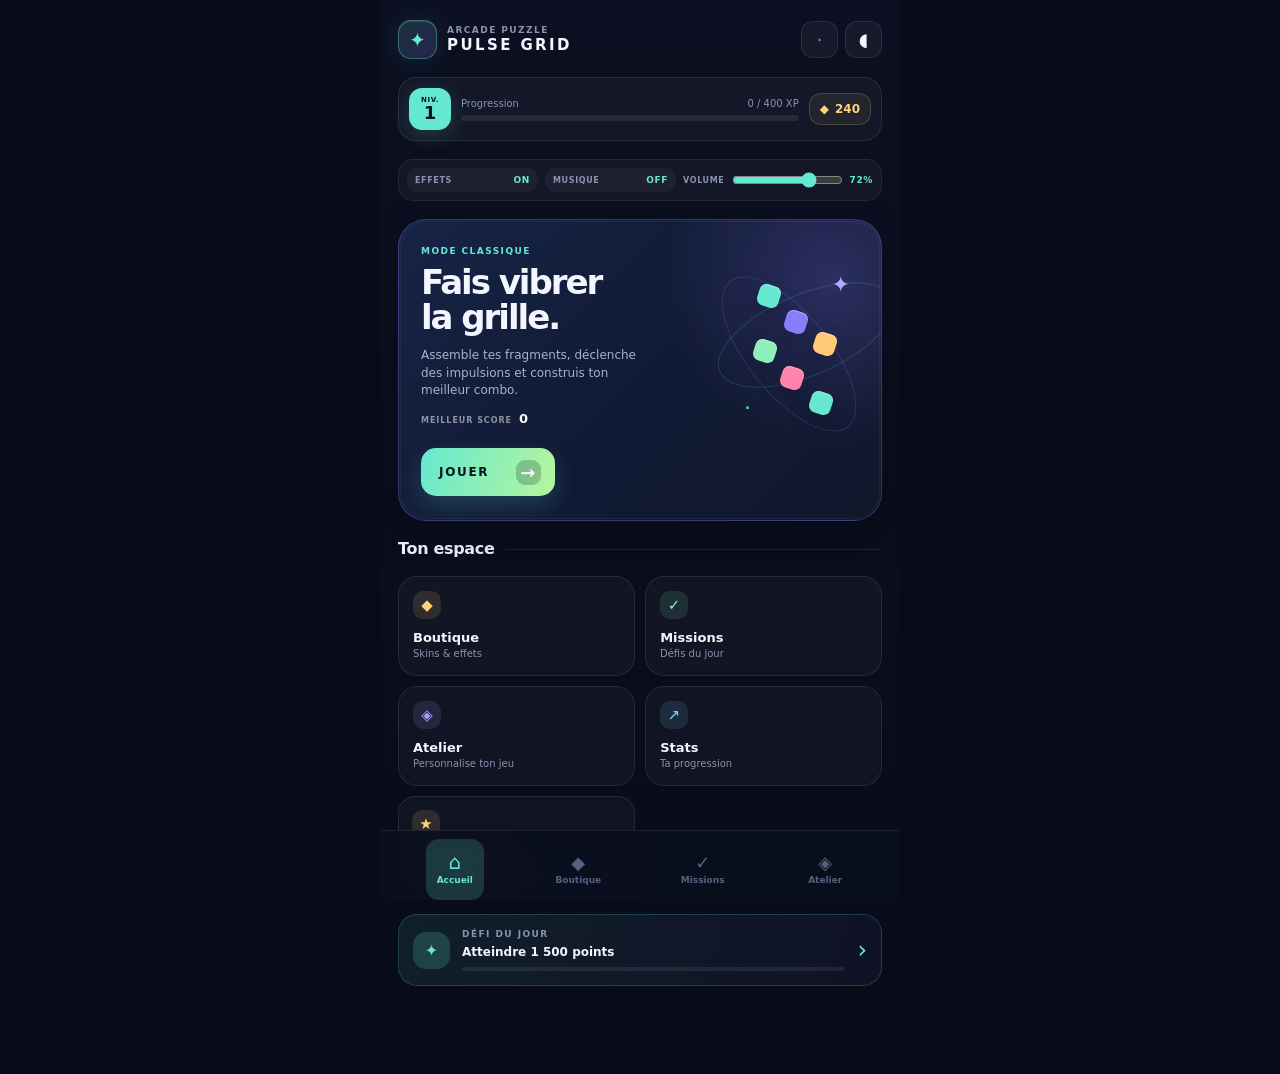
==== commit 04f4f214: "Add files via upload" ====
--- a/index.html
+++ b/index.html
@@ -25,7 +25,10 @@
               <h1 id="home-title">PULSE GRID</h1>
             </div>
           </div>
-          <button class="icon-button" data-action="toggle-sound" aria-label="Activer ou couper le son"><span id="sound-icon">◖</span></button>
+          <div class="topbar-actions" aria-label="Réglages audio">
+            <button class="icon-button audio-toggle music-toggle" data-action="toggle-music" aria-label="Activer ou couper la musique"><span id="music-icon">♫</span></button>
+            <button class="icon-button audio-toggle" data-action="toggle-sound" aria-label="Activer ou couper les effets sonores"><span id="sound-icon">◖</span></button>
+          </div>
         </header>
 
         <div class="home-content page-content">
@@ -36,6 +39,11 @@
               <div class="xp-track"><span id="home-xp-fill"></span></div>
             </div>
             <div class="currency-pill"><span class="coin-icon">◆</span><strong id="home-coins">240</strong></div>
+          </div>
+          <div class="audio-preferences" aria-label="Réglages audio">
+            <button class="audio-preference" data-action="toggle-sound"><span>EFFETS</span><strong id="sound-label">ON</strong></button>
+            <button class="audio-preference" data-action="toggle-music"><span>MUSIQUE</span><strong id="music-label">OFF</strong></button>
+            <label class="volume-preference"><span>VOLUME</span><input id="volume-control" type="range" min="0" max="100" step="1" value="72" aria-label="Volume des effets sonores" /><output id="volume-label">72%</output></label>
           </div>
 
           <article class="hero-card">
@@ -61,6 +69,7 @@
             <button class="quick-card missions-card" data-route="missions"><span class="quick-icon">✓</span><span>Missions</span><small id="home-mission-count">0 à réclamer</small></button>
             <button class="quick-card style-card" data-route="collection"><span class="quick-icon">◈</span><span>Atelier</span><small>Personnalise ton jeu</small></button>
             <button class="quick-card stats-card" data-route="stats"><span class="quick-icon">↗</span><span>Stats</span><small>Ta progression</small></button>
+            <button class="quick-card progression-card" data-route="progression"><span class="quick-icon">★</span><span>Progression</span><small id="home-progression-next">Route des récompenses</small></button>
           </div>
 
           <article class="daily-card" data-route="missions">
@@ -84,6 +93,18 @@
           <div id="board-wrap" class="board-wrap">
             <div id="board" class="board" role="grid" aria-label="Grille de jeu"></div>
             <div id="fx-layer" class="fx-layer" aria-hidden="true"></div>
+            <div id="clear-feedback" class="clear-feedback" aria-live="polite" aria-atomic="true" aria-hidden="true">
+              <div class="clear-feedback-badge">
+                <span class="clear-feedback-star">✦</span>
+                <strong id="clear-feedback-text"></strong>
+                <span class="clear-feedback-star">✦</span>
+                <small id="clear-feedback-subtitle"></small>
+              </div>
+            </div>
+            <div id="high-score-feedback" class="high-score-feedback" aria-live="polite" aria-hidden="true">
+              <span>NEW HIGH SCORE</span>
+              <strong id="high-score-value">0</strong>
+            </div>
           </div>
           <div class="game-subbar"><div><span class="eyebrow">FRAGMENTS</span><strong>Compose ton prochain mouvement</strong></div><button class="text-button" data-action="hint">INDICE <span>✧</span></button></div>
           <div id="booster-bar" class="booster-bar" aria-label="Bonus disponibles en partie"></div>
@@ -113,6 +134,11 @@
         </div>
       </section>
 
+      <section id="screen-progression" class="screen" aria-labelledby="progression-title">
+        <header class="subpage-topbar"><button class="icon-button" data-route="home">‹</button><div><div class="eyebrow">TON PROCHAIN CAP</div><h1 id="progression-title">Progression</h1></div><div class="header-symbol progression-header-symbol">★</div></header>
+        <div class="page-content subpage-content"><div id="progression-content"></div></div>
+      </section>
+
       <section id="screen-stats" class="screen" aria-labelledby="stats-title">
         <header class="subpage-topbar"><button class="icon-button" data-route="home">‹</button><div><div class="eyebrow">TON PARCOURS</div><h1 id="stats-title">Statistiques</h1></div><div class="header-symbol">↗</div></header>
         <div class="page-content subpage-content"><div id="stats-content"></div></div>
@@ -130,6 +156,7 @@
       <div id="modal-card" class="modal-card" role="dialog" aria-modal="true"></div>
     </div>
     <div id="toast" class="toast" role="status"></div>
+    <div id="reward-layer" class="reward-layer" aria-hidden="true"></div>
   </div>
   <script src="game.js"></script>
 </body>
--- a/style.css
+++ b/style.css
@@ -11,9 +11,9 @@
   --skin-secondary: #8b7cff;
   --skin-soft: rgba(101,232,208,.18);
   --skin-contrast: #07141b;
-  --board-shell: #101a2e;
-  --cell-bg: #18233b;
-  --board-glow: rgba(101,232,208,.16);
+  --board-shell: #182846;
+  --cell-bg: #263b5d;
+  --board-glow: rgba(101,232,208,.2);
   --good: #8ff0bb;
   --warning: #ffd17a;
   --danger: #ff7f9e;
@@ -82,7 +82,7 @@
 @keyframes floaty { 50% { transform: translateY(-8px) rotate(12deg); } }
 
 .section-heading { display: flex; align-items: center; gap: 10px; margin-top: 2px; }.section-heading h2 { font-size: 16px; letter-spacing: -.02em; }.section-line { height: 1px; flex: 1; background: var(--line); }
-.quick-grid { display: grid; grid-template-columns: repeat(2, 1fr); gap: 10px; }.quick-card { display: flex; align-items: flex-start; flex-direction: column; min-height: 100px; padding: 14px; border: 1px solid var(--line); border-radius: 19px; text-align: left; background: rgba(255,255,255,.035); transition: transform .16s, border .16s, background .16s; animation: panel-rise .4s both; }.quick-card:nth-child(2) { animation-delay: .05s; }.quick-card:nth-child(3) { animation-delay: .1s; }.quick-card:nth-child(4) { animation-delay: .15s; }.quick-card:hover { border-color: rgba(255,255,255,.18); background: rgba(255,255,255,.06); }.quick-icon { display: grid; place-items: center; width: 28px; height: 28px; margin-bottom: 11px; border-radius: 10px; font-size: 15px; }.quick-card > span:not(.quick-icon) { font-size: 13px; font-weight: 800; }.quick-card small { margin-top: 3px; color: var(--muted); font-size: 10px; }.shop-card .quick-icon { color: #ffd17a; background: rgba(255,209,122,.13); }.missions-card .quick-icon { color: var(--good); background: rgba(143,240,187,.12); }.style-card .quick-icon { color: #a89dff; background: rgba(168,157,255,.13); }.stats-card .quick-icon { color: #78d9ff; background: rgba(120,217,255,.12); }
+.quick-grid { display: grid; grid-template-columns: repeat(2, 1fr); gap: 10px; }.quick-card { display: flex; align-items: flex-start; flex-direction: column; min-height: 100px; padding: 14px; border: 1px solid var(--line); border-radius: 19px; text-align: left; background: rgba(255,255,255,.035); transition: transform .16s, border .16s, background .16s; animation: panel-rise .4s both; }.quick-card:nth-child(2) { animation-delay: .05s; }.quick-card:nth-child(3) { animation-delay: .1s; }.quick-card:nth-child(4) { animation-delay: .15s; }.quick-card:hover { border-color: rgba(255,255,255,.18); background: rgba(255,255,255,.06); }.quick-icon { display: grid; place-items: center; width: 28px; height: 28px; margin-bottom: 11px; border-radius: 10px; font-size: 15px; }.quick-card > span:not(.quick-icon) { font-size: 13px; font-weight: 800; }.quick-card small { margin-top: 3px; color: var(--muted); font-size: 10px; }.shop-card .quick-icon { color: #ffd17a; background: rgba(255,209,122,.13); }.missions-card .quick-icon { color: var(--good); background: rgba(143,240,187,.12); }.style-card .quick-icon { color: #a89dff; background: rgba(168,157,255,.13); }.stats-card .quick-icon { color: #78d9ff; background: rgba(120,217,255,.12); }.progression-card .quick-icon { color: var(--warning); background: rgba(255,209,122,.13); }
 .daily-card { display: flex; align-items: center; gap: 12px; padding: 14px; border: 1px solid rgba(101,232,208,.2); border-radius: 19px; background: linear-gradient(100deg, rgba(101,232,208,.09), rgba(139,124,255,.06)); cursor: pointer; animation: panel-rise .45s .2s both; }.daily-icon { display: grid; place-items: center; flex: 0 0 37px; width: 37px; height: 37px; color: var(--skin-primary); border-radius: 13px; background: var(--skin-soft); }.daily-copy { min-width: 0; flex: 1; }.daily-copy strong { display: block; margin: 5px 0 8px; overflow: hidden; font-size: 12px; text-overflow: ellipsis; white-space: nowrap; }.daily-arrow { color: var(--skin-primary); font-size: 24px; }.mini-progress { height: 4px; }
 
 .bottom-nav { position: fixed; z-index: 10; right: max(0px, calc((100vw - 520px) / 2)); bottom: 0; left: max(0px, calc((100vw - 520px) / 2)); display: flex; justify-content: space-around; height: calc(70px + env(safe-area-inset-bottom)); padding: 8px 14px env(safe-area-inset-bottom); border-top: 1px solid rgba(255,255,255,.08); background: rgba(11,15,31,.9); backdrop-filter: blur(18px); }.nav-item { display: flex; align-items: center; justify-content: center; flex-direction: column; gap: 3px; min-width: 58px; padding: 0 8px; border-radius: 13px; color: var(--faint); background: transparent; transition: color .2s, background .2s, transform .16s; }.nav-item span { font-size: 18px; line-height: 1; transition: transform .2s; }.nav-item small { font-size: 9px; font-weight: 700; }.nav-item.active { color: var(--skin-primary); background: var(--skin-soft); }.nav-item.active span { transform: translateY(-1px) scale(1.1); }
@@ -94,10 +94,12 @@
 .charge-row { display: flex; align-items: center; gap: 9px; width: min(100%, 430px); min-height: 30px; margin-bottom: 7px; padding: 0 4px; }.charge-copy { min-width: 103px; }.charge-copy b { display: block; color: var(--muted); font-size: 8px; letter-spacing: .12em; }.charge-copy small { display: block; overflow: hidden; max-width: 170px; margin-top: 3px; color: var(--faint); font-size: 8px; text-overflow: ellipsis; white-space: nowrap; }.charge-track { flex: 1; height: 7px; overflow: hidden; border-radius: 99px; background: rgba(255,255,255,.08); box-shadow: inset 0 1px rgba(0,0,0,.18); }.charge-track span { display: block; width: 0; height: 100%; border-radius: inherit; background: linear-gradient(90deg, var(--skin-secondary), var(--skin-primary)); box-shadow: 0 0 10px var(--skin-primary); transition: width .38s cubic-bezier(.2,.8,.2,1); }.charge-track span.ready { background: linear-gradient(90deg, #ffd17a, #fff2a8); box-shadow: 0 0 14px #ffd17a; animation: charge-ready 1s ease-in-out infinite; }.charge-row > strong { min-width: 33px; color: var(--skin-primary); font-size: 9px; text-align: right; }.charge-row > strong.ready { color: var(--warning); animation: charge-text 1s ease-in-out infinite; }
 @keyframes charge-ready { 50% { filter: brightness(1.35); transform: scaleX(1.02); } } @keyframes charge-text { 50% { transform: scale(1.08); } }
 
-.board-wrap { position: relative; width: min(91vw, 430px); aspect-ratio: 1; filter: drop-shadow(0 16px 26px rgba(0,0,0,.2)); }.board { display: grid; grid-template-columns: repeat(8, 1fr); grid-template-rows: repeat(8, 1fr); gap: clamp(4px, 1.1vw, 7px); width: 100%; height: 100%; padding: clamp(8px, 2vw, 12px); border: 1px solid rgba(255,255,255,.12); border-radius: 23px; background: var(--board-shell); box-shadow: inset 0 1px rgba(255,255,255,.09), 0 0 45px var(--board-glow); }.cell { position: relative; min-width: 0; border-radius: clamp(6px, 1.7vw, 10px); background: var(--cell-bg); box-shadow: inset 0 1px rgba(255,255,255,.035); transition: background .14s, transform .16s, opacity .16s, box-shadow .2s; }.cell.filled { background: linear-gradient(135deg, var(--skin-primary), var(--skin-secondary)); box-shadow: inset 0 1px rgba(255,255,255,.54), inset -3px -4px 8px rgba(7,20,27,.16), 0 3px 10px var(--skin-soft); animation: cell-pop .22s ease both; }.cell.filled::after { content: ""; position: absolute; width: 35%; height: 18%; top: 13%; left: 17%; border-radius: 99px; background: rgba(255,255,255,.35); transform: rotate(-24deg); }.cell.near-line:not(.filled) { background: rgba(101,232,208,.12); background: color-mix(in srgb, var(--skin-primary) 16%, var(--cell-bg)); box-shadow: inset 0 0 0 1px var(--skin-soft); }.cell.filled.near-line { box-shadow: inset 0 1px rgba(255,255,255,.62), 0 0 13px var(--skin-soft); }.cell.preview-valid { background: rgba(101,232,208,.3); box-shadow: inset 0 0 0 2px rgba(101,232,208,.7); }.cell.preview-invalid { background: rgba(255,127,158,.25); box-shadow: inset 0 0 0 2px rgba(255,127,158,.7); }.cell.landing { animation: cell-land .42s cubic-bezier(.16,.82,.25,1) var(--landing-delay,0ms) both; }.cell.clearing { animation: cell-clear .3s ease var(--clear-delay, 0ms) forwards !important; }
+.board-wrap { position: relative; width: min(91vw, 430px); aspect-ratio: 1; filter: drop-shadow(0 18px 28px rgba(0,0,0,.34)); }.board { display: grid; grid-template-columns: repeat(8, 1fr); grid-template-rows: repeat(8, 1fr); gap: clamp(4px, 1.1vw, 7px); width: 100%; height: 100%; padding: clamp(8px, 2vw, 12px); border: 2px solid rgba(146,193,255,.25); border-radius: 23px; background: linear-gradient(145deg, color-mix(in srgb, var(--board-shell) 92%, #fff 8%), var(--board-shell)); box-shadow: inset 0 1px rgba(255,255,255,.15), 0 0 0 5px rgba(8,11,24,.28), 0 0 48px var(--board-glow); }.cell { position: relative; min-width: 0; border: 1px solid rgba(181,213,255,.08); border-radius: clamp(6px, 1.7vw, 10px); background: var(--cell-bg); box-shadow: inset 0 1px rgba(255,255,255,.09), inset 0 -2px 5px rgba(4,10,24,.16); transition: background .14s, transform .16s, opacity .16s, box-shadow .2s; }.cell.filled { background: linear-gradient(135deg, var(--piece-primary, var(--skin-primary)), var(--piece-secondary, var(--skin-secondary))); box-shadow: inset 0 1px rgba(255,255,255,.6), inset -3px -4px 8px rgba(7,20,27,.16), 0 3px 12px var(--piece-soft, var(--skin-soft)); animation: cell-pop .22s ease both; }.cell.filled::after { content: ""; position: absolute; width: 35%; height: 18%; top: 13%; left: 17%; border-radius: 99px; background: rgba(255,255,255,.35); transform: rotate(-24deg); }.cell.near-line:not(.filled) { background: rgba(101,232,208,.12); background: color-mix(in srgb, var(--skin-primary) 16%, var(--cell-bg)); box-shadow: inset 0 0 0 1px var(--skin-soft); }.cell.filled.near-line { box-shadow: inset 0 1px rgba(255,255,255,.62), 0 0 15px var(--piece-soft, var(--skin-soft)); }.cell.preview-valid { background: rgba(101,232,208,.3); box-shadow: inset 0 0 0 2px rgba(101,232,208,.7); }.cell.preview-invalid { background: rgba(255,127,158,.25); box-shadow: inset 0 0 0 2px rgba(255,127,158,.7); }.cell.landing { animation: cell-land .42s cubic-bezier(.16,.82,.25,1) var(--landing-delay,0ms) both; }.cell.clearing { animation: cell-clear .3s ease var(--clear-delay, 0ms) forwards !important; }
 @keyframes cell-pop { from { transform: scale(.65); opacity: .2; } to { transform: scale(1); opacity: 1; } } @keyframes cell-land { 0% { transform: scale(.62); opacity: .3; filter: brightness(1); } 50% { transform: scale(1.14); opacity: 1; filter: brightness(1.3); } 100% { transform: scale(1); filter: brightness(1); } } @keyframes cell-clear { 30% { transform: scale(1.12); background: #fff; } 100% { transform: scale(.2); opacity: 0; } }
 .fx-layer { position: absolute; inset: 0; pointer-events: none; overflow: hidden; border-radius: 23px; }.fx-particle { position: absolute; width: 8px; height: 8px; border-radius: 3px; background: var(--skin-primary); animation: particle-fly .65s cubic-bezier(.15,.7,.2,1) forwards; }.fx-particle.round { border-radius: 50%; background: var(--warning); }.fx-particle.ring { width: 16px; height: 16px; border: 2px solid var(--skin-primary); background: transparent; border-radius: 50%; animation-name: ring-fly; }.fx-particle.pulse-particle { width: 11px; height: 11px; border-radius: 50%; background: #fff2a8; box-shadow: 0 0 14px var(--warning), 0 0 25px var(--skin-primary); animation-duration: .95s; }
 @keyframes particle-fly { from { opacity: 1; transform: translate(0,0) rotate(0) scale(1); } to { opacity: 0; transform: translate(var(--dx),var(--dy)) rotate(130deg) scale(.2); } } @keyframes ring-fly { from { opacity: .9; transform: translate(-50%,-50%) scale(.3); } to { opacity: 0; transform: translate(calc(-50% + var(--dx)), calc(-50% + var(--dy))) scale(2.8); } }
+.clear-feedback { position: absolute; z-index: 8; inset: 0; display: grid; place-items: center; pointer-events: none; opacity: 0; visibility: hidden; }.clear-feedback.show { opacity: 1; visibility: visible; }.clear-feedback-badge { display: flex; align-items: center; justify-content: center; flex-wrap: wrap; gap: 8px; max-width: 88%; padding: 13px 18px 11px; border: 1px solid rgba(255,255,255,.22); border-radius: 17px; color: var(--text); background: rgba(12,18,39,.86); box-shadow: 0 0 0 rgba(101,232,208,0), 0 12px 30px rgba(0,0,0,.28); transform: scale(.7); opacity: 0; backdrop-filter: blur(8px); }.clear-feedback.show .clear-feedback-badge { animation: clear-feedback-in 1.05s cubic-bezier(.15,.78,.23,1) both; }.clear-feedback-badge strong { font-size: clamp(19px, 5.5vw, 28px); line-height: 1; letter-spacing: -.045em; text-shadow: 0 0 16px currentColor; }.clear-feedback-star { color: var(--skin-primary); font-size: 15px; animation: clear-star-spin 1.05s ease both; }.clear-feedback-badge small { flex-basis: 100%; color: var(--muted); font-size: 8px; font-weight: 900; letter-spacing: .17em; text-align: center; }.clear-feedback.feedback-amazing .clear-feedback-badge { border-color: rgba(101,232,208,.42); }.clear-feedback.feedback-amazing strong { color: var(--skin-primary); }.clear-feedback.feedback-awesome .clear-feedback-badge { border-color: rgba(143,240,187,.55); box-shadow: 0 0 26px rgba(143,240,187,.2), 0 12px 30px rgba(0,0,0,.28); }.clear-feedback.feedback-awesome strong { color: var(--good); }.clear-feedback.feedback-incredible .clear-feedback-badge { border-color: rgba(255,209,122,.62); box-shadow: 0 0 34px rgba(255,209,122,.26), 0 12px 30px rgba(0,0,0,.28); }.clear-feedback.feedback-incredible strong { color: var(--warning); }.clear-feedback.feedback-unstoppable .clear-feedback-badge { border-color: rgba(255,127,158,.7); box-shadow: 0 0 42px rgba(255,127,158,.34), 0 0 72px rgba(139,124,255,.2), 0 12px 30px rgba(0,0,0,.3); }.clear-feedback.feedback-unstoppable strong { color: #ff9fbd; }.feedback-particle { width: 6px; height: 6px; border-radius: 50%; background: var(--skin-primary); box-shadow: 0 0 9px currentColor; animation: feedback-particle-fly .72s cubic-bezier(.15,.7,.2,1) forwards; }.feedback-particle.feedback-particle-big { width: 9px; height: 9px; background: var(--warning); }.feedback-particle.feedback-particle-hot { background: #ff9fbd; }.clear-feedback-flash { position: absolute; z-index: 7; inset: 0; pointer-events: none; border-radius: 23px; background: rgba(255,255,255,.2); opacity: 0; }.clear-feedback-flash.show { animation: clear-flash .22s ease-out both; }
+@keyframes clear-feedback-in { 0% { opacity: 0; transform: scale(.7) translateY(8px); } 18% { opacity: 1; transform: scale(1.1) translateY(0); } 34% { transform: scale(1); } 68% { opacity: 1; transform: scale(1); } 100% { opacity: 0; transform: scale(.96) translateY(-18px); } } @keyframes clear-star-spin { 0% { opacity: 0; transform: scale(.5) rotate(-25deg); } 25% { opacity: 1; transform: scale(1.15) rotate(0); } 100% { transform: scale(1) rotate(12deg); } } @keyframes feedback-particle-fly { from { opacity: 0; transform: translate(0,0) scale(.3); } 18% { opacity: 1; } to { opacity: 0; transform: translate(var(--dx),var(--dy)) scale(.15); } } @keyframes clear-flash { 0% { opacity: 0; } 30% { opacity: .48; } 100% { opacity: 0; } }
 .score-pop { position: absolute; z-index: 4; pointer-events: none; color: var(--text); font-size: 13px; font-weight: 950; letter-spacing: -.04em; text-shadow: 0 2px 9px rgba(0,0,0,.45); transform: translate(-50%, -50%); animation: score-pop-float .82s cubic-bezier(.16,.78,.25,1) forwards; }.score-pop.place { color: var(--skin-primary); font-size: 11px; }.score-pop.clear { color: #fff; font-size: 17px; }.score-pop.combo { color: var(--warning); font-size: 13px; animation-duration: 1s; }.score-pop.pulse { color: #fff2a8; font-size: 21px; text-shadow: 0 0 15px var(--warning), 0 3px 12px rgba(0,0,0,.5); animation-duration: 1.05s; }.score-pop.raised { top: 25% !important; }
 @keyframes score-pop-float { 0% { opacity: 0; transform: translate(-50%, -25%) scale(.72); } 16% { opacity: 1; transform: translate(-50%, -50%) scale(1.12); } 100% { opacity: 0; transform: translate(-50%, -145%) scale(.94); } }
 .board-wrap.impact-place { animation: board-impact-place .18s ease-out; }.board-wrap.impact-clear { animation: board-impact-clear .27s ease-out; }.board-wrap.impact-pulse { animation: board-impact-pulse .48s cubic-bezier(.2,.8,.2,1); }
@@ -106,7 +108,7 @@
 .game-subbar { display: flex; align-items: center; justify-content: space-between; width: min(100%, 430px); margin-top: 14px; }.game-subbar strong { display: block; margin-top: 4px; color: #ccd3e6; font-size: 12px; }.text-button { padding: 8px 0 8px 10px; color: var(--skin-primary); background: transparent; font-size: 10px; font-weight: 900; letter-spacing: .12em; }.text-button span { font-size: 15px; }
 .booster-bar { display: grid; grid-template-columns: repeat(3, minmax(0, 1fr)); gap: 7px; width: min(100%, 430px); margin-top: 8px; }.booster-button { position: relative; display: flex; align-items: center; min-width: 0; min-height: 50px; gap: 7px; padding: 7px 8px; overflow: hidden; border: 1px solid rgba(255,255,255,.09); border-radius: 14px; color: var(--text); background: rgba(255,255,255,.045); text-align: left; transition: transform .16s, border .16s, background .16s, opacity .16s; }.booster-button:not(:disabled):active { transform: scale(.95); }.booster-button:not(:disabled):hover { border-color: rgba(255,255,255,.18); background: rgba(255,255,255,.07); }.booster-button:disabled { opacity: .4; cursor: default; }.booster-button.active { border-color: var(--warning); background: rgba(255,209,122,.14); box-shadow: 0 0 16px rgba(255,209,122,.12); animation: booster-active 1.1s ease-in-out infinite; }.booster-symbol { display: grid; place-items: center; flex: 0 0 27px; width: 27px; height: 27px; border-radius: 9px; color: var(--skin-primary); background: var(--skin-soft); font-size: 15px; }.booster-button.active .booster-symbol { color: var(--skin-contrast); background: var(--warning); }.booster-info { min-width: 0; flex: 1; }.booster-info b { display: block; overflow: hidden; font-size: 9px; text-overflow: ellipsis; white-space: nowrap; }.booster-info small { display: block; overflow: hidden; margin-top: 2px; color: var(--muted); font-size: 7px; text-overflow: ellipsis; white-space: nowrap; }.booster-count { align-self: flex-start; min-width: 15px; color: var(--warning); font-size: 10px; text-align: right; }
 @keyframes booster-active { 50% { transform: translateY(-2px); box-shadow: 0 0 24px rgba(255,209,122,.24); } }
-.piece-tray { display: grid; grid-template-columns: repeat(3, 1fr); gap: 9px; width: min(100%, 430px); margin-top: 10px; }.piece-item { display: grid; place-items: center; min-height: 105px; padding: 10px; border: 1px solid rgba(255,255,255,.1); border-radius: 18px; background: linear-gradient(145deg, rgba(255,255,255,.075), rgba(255,255,255,.03)); transition: transform .16s, border .16s, opacity .2s, background .16s; touch-action: none; user-select: none; }.piece-item.selected { border-color: var(--skin-primary); background: var(--skin-soft); transform: translateY(-4px); box-shadow: 0 9px 22px var(--skin-soft); }.piece-item.selected .piece-shape { animation: selected-piece-pulse 1s ease-in-out infinite; }.piece-item.used { opacity: .25; border-style: dashed; }.piece-item:active { transform: scale(.96); }.piece-item.tray-arrive { animation: tray-piece-in .32s cubic-bezier(.16,.8,.24,1) var(--tray-delay,0ms) both; }.booster-button.booster-arrive { animation: tray-piece-in .3s cubic-bezier(.16,.8,.24,1) var(--booster-delay,0ms) both; }.piece-shape { display: grid; grid-template-columns: repeat(var(--piece-cols), 22px); grid-template-rows: repeat(var(--piece-rows), 22px); gap: 4px; }.mini-cell { width: 22px; height: 22px; border-radius: 7px; background: linear-gradient(135deg, var(--skin-primary), var(--skin-secondary)); box-shadow: inset 0 1px rgba(255,255,255,.45), 0 3px 8px var(--skin-soft); }.mini-cell.empty { visibility: hidden; }.piece-index { align-self: end; margin-top: 7px; color: var(--faint); font-size: 9px; font-weight: 800; }.game-tip { display: flex; align-items: center; justify-content: center; gap: 7px; width: 100%; margin-top: 12px; color: var(--faint); font-size: 10px; text-align: center; }.tip-dot { width: 5px; height: 5px; border-radius: 50%; background: var(--skin-primary); box-shadow: 0 0 8px var(--skin-primary); }.drag-ghost { position: fixed; z-index: 20; display: grid; grid-template-columns: repeat(var(--piece-cols), var(--drag-cell-width, 22px)); grid-template-rows: repeat(var(--piece-rows), var(--drag-cell-height, 22px)); column-gap: var(--drag-gap-x, 4px); row-gap: var(--drag-gap-y, 4px); pointer-events: none; opacity: .94; transform: none !important; transform-origin: top left; will-change: left, top; filter: drop-shadow(0 14px 16px rgba(0,0,0,.34)); }.drag-ghost .mini-cell { width: var(--drag-cell-width, 22px); height: var(--drag-cell-height, 22px); border-radius: clamp(7px, 1.8vw, 10px); }
+.piece-tray { display: grid; grid-template-columns: repeat(3, 1fr); gap: 9px; width: min(100%, 430px); margin-top: 10px; }.piece-item { display: grid; place-items: center; min-height: 105px; padding: 10px; border: 1px solid rgba(255,255,255,.1); border-radius: 18px; background: linear-gradient(145deg, rgba(255,255,255,.075), rgba(255,255,255,.03)); transition: transform .16s, border .16s, opacity .2s, background .16s; touch-action: none; user-select: none; }.piece-item.selected { border-color: var(--skin-primary); background: var(--skin-soft); transform: translateY(-4px); box-shadow: 0 9px 22px var(--skin-soft); }.piece-item.selected .piece-shape { animation: selected-piece-pulse 1s ease-in-out infinite; }.piece-item.used { opacity: .25; border-style: dashed; }.piece-item:active { transform: scale(.96); }.piece-item.tray-arrive { animation: tray-piece-in .32s cubic-bezier(.16,.8,.24,1) var(--tray-delay,0ms) both; }.booster-button.booster-arrive { animation: tray-piece-in .3s cubic-bezier(.16,.8,.24,1) var(--booster-delay,0ms) both; }.piece-shape { display: grid; grid-template-columns: repeat(var(--piece-cols), 22px); grid-template-rows: repeat(var(--piece-rows), 22px); gap: 4px; }.mini-cell { width: 22px; height: 22px; border: 1px solid rgba(255,255,255,.2); border-radius: 7px; background: linear-gradient(135deg, var(--piece-primary, var(--skin-primary)), var(--piece-secondary, var(--skin-secondary))); box-shadow: inset 0 1px rgba(255,255,255,.58), inset 0 -2px 4px rgba(7,20,27,.14), 0 3px 9px var(--piece-soft, var(--skin-soft)); }.mini-cell.empty { visibility: hidden; }.piece-index { align-self: end; margin-top: 7px; color: var(--faint); font-size: 9px; font-weight: 800; }.game-tip { display: flex; align-items: center; justify-content: center; gap: 7px; width: 100%; margin-top: 12px; color: var(--faint); font-size: 10px; text-align: center; }.tip-dot { width: 5px; height: 5px; border-radius: 50%; background: var(--skin-primary); box-shadow: 0 0 8px var(--skin-primary); }.drag-ghost { position: fixed; z-index: 20; display: grid; grid-template-columns: repeat(var(--piece-cols), var(--drag-cell-width, 22px)); grid-template-rows: repeat(var(--piece-rows), var(--drag-cell-height, 22px)); column-gap: var(--drag-gap-x, 4px); row-gap: var(--drag-gap-y, 4px); pointer-events: none; opacity: .94; transform: none !important; transform-origin: top left; will-change: left, top; filter: drop-shadow(0 14px 16px rgba(0,0,0,.34)); }.drag-ghost .mini-cell { width: var(--drag-cell-width, 22px); height: var(--drag-cell-height, 22px); border-radius: clamp(7px, 1.8vw, 10px); }
 @keyframes selected-piece-pulse { 50% { transform: translateY(-3px) scale(1.06); filter: brightness(1.1); } } @keyframes tray-piece-in { from { opacity: 0; transform: translateY(9px) scale(.9); } to { opacity: 1; transform: translateY(0) scale(1); } }
 
 /* Subpages and catalog */
@@ -135,6 +137,41 @@
 @media (max-width: 350px) {
   .screen { padding-right: 13px; padding-left: 13px; }.hero-copy { padding-left: 17px; }.hero-copy h2 { font-size: 29px; }.hero-copy p { font-size: 11px; }.tile-a { right: 80px; }.tile-b { right: 53px; }.tile-c { right: 25px; }.tile-d { right: 82px; }.tile-e { right: 55px; }.tile-f { right: 27px; }.piece-shape { transform: scale(.85); }.catalog-card { padding: 11px; }.catalog-preview { margin-left: -11px; margin-right: -11px; }.catalog-card p { font-size: 9px; }.tab-button { font-size: 9px; padding-left: 2px; padding-right: 2px; }.booster-info b { font-size: 8px; }.booster-symbol { flex-basis: 23px; width: 23px; height: 23px; }
 }
+/* Feedback lisible et prioritaire au-dessus de la grille */
+.clear-feedback { z-index: 50; overflow: visible; }
+.clear-feedback-badge { position: relative; min-width: min(86vw, 300px); padding: 16px 22px 13px; border-width: 2px; background: rgba(7,11,28,.96); box-shadow: 0 0 0 1px rgba(255,255,255,.06), 0 0 38px rgba(101,232,208,.2), 0 16px 36px rgba(0,0,0,.5); transform: translateY(-8% ) scale(.7); }
+.clear-feedback-badge::before { content: ""; position: absolute; inset: -8px; z-index: -1; border-radius: 23px; background: radial-gradient(circle, var(--skin-soft), transparent 68%); opacity: .9; filter: blur(9px); }
+.clear-feedback.show .clear-feedback-badge { opacity: 1; animation: clear-feedback-in-strong 1.55s cubic-bezier(.12,.78,.18,1) both; }
+.clear-feedback-badge strong { font-size: clamp(26px, 8vw, 40px); font-weight: 950; text-shadow: 0 0 7px currentColor, 0 0 23px currentColor; }
+.clear-feedback-badge small { margin-top: 2px; font-size: 9px; color: rgba(243,246,255,.74); }
+.clear-feedback-star { font-size: 19px; text-shadow: 0 0 12px currentColor; }
+.clear-feedback.feedback-awesome .clear-feedback-badge { box-shadow: 0 0 0 1px rgba(255,255,255,.06), 0 0 42px rgba(143,240,187,.32), 0 16px 36px rgba(0,0,0,.5); }
+.clear-feedback.feedback-incredible .clear-feedback-badge { box-shadow: 0 0 0 1px rgba(255,255,255,.06), 0 0 52px rgba(255,209,122,.4), 0 16px 36px rgba(0,0,0,.5); }
+.clear-feedback.feedback-unstoppable .clear-feedback-badge { box-shadow: 0 0 0 1px rgba(255,255,255,.06), 0 0 62px rgba(255,127,158,.5), 0 0 100px rgba(139,124,255,.28), 0 16px 36px rgba(0,0,0,.5); }
+@keyframes clear-feedback-in-strong { 0% { opacity: 0; transform: translateY(6%) scale(.68); filter: brightness(.75); } 17% { opacity: 1; transform: translateY(-8%) scale(1.12); filter: brightness(1.35); } 32% { transform: translateY(-8%) scale(1); filter: brightness(1.05); } 72% { opacity: 1; transform: translateY(-8%) scale(1); } 100% { opacity: 0; transform: translateY(-25%) scale(.96); filter: brightness(1); } }
+@media (max-width: 350px) { .clear-feedback-badge { min-width: 82vw; padding: 13px 15px 11px; }.clear-feedback-badge strong { font-size: 25px; } }
+
+/* Route de progression */
+.progression-header-symbol { color: var(--warning); text-shadow: 0 0 14px rgba(255,209,122,.45); }.progression-overview { padding: 17px; border: 1px solid rgba(101,232,208,.22); border-radius: 21px; background: linear-gradient(135deg, rgba(101,232,208,.11), rgba(139,124,255,.11)); box-shadow: 0 12px 32px rgba(0,0,0,.15); animation: panel-rise .38s both; }.progression-overview-top { display: flex; align-items: flex-start; justify-content: space-between; gap: 12px; }.progression-overview h2 { margin-top: 6px; font-size: 28px; }.progression-overview p { margin-top: 5px; color: var(--muted); font-size: 10px; }.progression-center { flex: 0 0 auto; padding: 8px 9px; border: 1px solid rgba(101,232,208,.25); border-radius: 10px; color: var(--skin-primary); background: rgba(101,232,208,.08); font-size: 8px; font-weight: 900; letter-spacing: .08em; }.progression-xp { height: 9px; margin-top: 16px; overflow: hidden; border-radius: 99px; background: rgba(255,255,255,.09); box-shadow: inset 0 1px rgba(0,0,0,.2); }.progression-xp span { display: block; width: 0; height: 100%; border-radius: inherit; background: linear-gradient(90deg, var(--skin-primary), var(--skin-secondary)); box-shadow: 0 0 14px var(--skin-primary); transition: width .45s cubic-bezier(.2,.8,.2,1); }.progression-next { display: flex; align-items: center; justify-content: space-between; gap: 8px; margin-top: 12px; color: var(--muted); font-size: 9px; }.progression-next strong { color: var(--warning); font-size: 10px; text-align: right; }.progression-track { position: relative; display: flex; flex-direction: column; gap: 10px; padding: 8px 0 24px; }.progression-track::before { content: ""; position: absolute; top: 25px; bottom: 38px; left: 19px; width: 2px; background: linear-gradient(var(--skin-primary), rgba(139,124,255,.35) 45%, rgba(255,255,255,.08)); }.progression-node { position: relative; display: grid; grid-template-columns: 40px minmax(0, 1fr); gap: 9px; scroll-margin-top: 35vh; }.progression-rail { position: relative; z-index: 1; display: flex; justify-content: center; }.progression-dot { display: grid; place-items: center; width: 30px; height: 30px; margin-top: 16px; border: 2px solid rgba(255,255,255,.15); border-radius: 50%; color: var(--muted); background: #11182d; box-shadow: 0 4px 12px rgba(0,0,0,.24); font-size: 9px; font-weight: 950; }.progression-card { min-width: 0; padding: 13px; border: 1px solid rgba(255,255,255,.09); border-radius: 17px; background: rgba(255,255,255,.035); transition: transform .16s, border .16s, background .16s, box-shadow .16s; }.progression-card-top { display: flex; align-items: center; justify-content: space-between; gap: 6px; }.progression-level { color: var(--muted); font-size: 9px; font-weight: 950; letter-spacing: .1em; }.progression-state { color: var(--faint); font-size: 8px; font-weight: 900; text-align: right; }.progression-reward { display: flex; align-items: center; gap: 10px; margin-top: 10px; }.progression-reward-icon { display: grid; place-items: center; flex: 0 0 34px; width: 34px; height: 34px; border-radius: 12px; color: var(--skin-primary); background: var(--skin-soft); font-size: 18px; }.progression-reward strong { display: block; color: var(--text); font-size: 13px; }.progression-reward small { display: block; margin-top: 3px; color: var(--muted); font-size: 9px; }.progression-claim { width: 100%; min-height: 32px; margin-top: 11px; border-radius: 10px; color: var(--skin-contrast); background: var(--skin-primary); font-size: 9px; font-weight: 950; box-shadow: 0 6px 16px var(--skin-soft); }.progression-claim:active { transform: scale(.97); }.progression-claimed, .progression-locked { display: block; margin-top: 11px; color: var(--good); font-size: 9px; font-weight: 900; }.progression-locked { color: var(--faint); }.progression-node.is-available .progression-card { border-color: rgba(101,232,208,.3); background: rgba(101,232,208,.065); }.progression-node.is-available .progression-dot { border-color: var(--skin-primary); color: var(--skin-contrast); background: var(--skin-primary); box-shadow: 0 0 18px var(--skin-soft); }.progression-node.is-available .progression-state { color: var(--skin-primary); }.progression-node.is-claimed .progression-dot { border-color: rgba(143,240,187,.65); color: var(--skin-contrast); background: var(--good); }.progression-node.is-claimed .progression-card { border-color: rgba(143,240,187,.18); }.progression-node.is-claimed .progression-reward-icon { color: var(--good); background: rgba(143,240,187,.12); }.progression-node.is-locked .progression-card { opacity: .62; }.progression-node.is-locked .progression-reward-icon { filter: saturate(.25); }.progression-node.is-current .progression-card { border-color: rgba(255,209,122,.52); box-shadow: 0 0 26px rgba(255,209,122,.13); }.progression-node.is-current .progression-dot { border-color: var(--warning); animation: progression-current-pulse 1.35s ease-in-out infinite; }.progression-node.is-milestone .progression-card { border-color: rgba(255,209,122,.32); background: linear-gradient(135deg, rgba(255,209,122,.095), rgba(139,124,255,.08)); }.progression-node.is-milestone .progression-dot { width: 34px; height: 34px; margin-top: 14px; border-color: var(--warning); color: var(--skin-contrast); background: var(--warning); box-shadow: 0 0 20px rgba(255,209,122,.3); font-size: 14px; }.progression-node.is-milestone .progression-level, .progression-node.is-milestone .progression-state { color: var(--warning); }.progression-node.is-milestone .progression-reward-icon { color: var(--skin-contrast); background: var(--warning); }.progression-node.is-locked.is-milestone .progression-dot { color: var(--warning); background: rgba(255,209,122,.15); box-shadow: none; }.progression-node.is-locked.is-milestone .progression-reward-icon { color: var(--warning); background: rgba(255,209,122,.1); }.level-up { display: flex; align-items: center; flex-wrap: wrap; gap: 5px 8px; }.level-up strong { flex-basis: 100%; color: var(--warning); font-size: 14px; letter-spacing: .08em; }.level-up span { flex: 1; }.level-up button { flex: 0 0 auto; padding: 6px 8px; border-radius: 8px; color: var(--skin-contrast); background: var(--skin-primary); font-size: 8px; font-weight: 900; }
+@keyframes progression-current-pulse { 50% { transform: scale(1.12); box-shadow: 0 0 24px rgba(255,209,122,.5); } }
+@media (max-width: 350px) { .progression-overview-top { flex-direction: column; }.progression-center { align-self: flex-start; }.progression-next { align-items: flex-start; flex-direction: column; }.progression-next strong { text-align: left; } }
+
+/* Polish audio, interactions, record et récompenses */
+.topbar-actions { display: flex; align-items: center; gap: 7px; }.audio-toggle { width: 37px; height: 37px; border-radius: 12px; font-size: 18px; }.audio-toggle.music-toggle { color: var(--skin-secondary); }
+.audio-preferences { display: grid; grid-template-columns: 1fr 1fr 1.45fr; align-items: center; gap: 7px; width: 100%; padding: 8px; border: 1px solid rgba(255,255,255,.08); border-radius: 15px; background: rgba(255,255,255,.035); }.audio-preference { display: flex; align-items: center; justify-content: space-between; gap: 6px; min-width: 0; padding: 7px 8px; border-radius: 10px; color: var(--muted); background: rgba(255,255,255,.045); font-size: 8px; font-weight: 900; letter-spacing: .08em; transition: transform .14s, background .14s, color .14s; }.audio-preference strong { color: var(--skin-primary); font-size: 9px; }.volume-preference { display: grid; grid-template-columns: auto 1fr auto; align-items: center; gap: 6px; min-width: 0; color: var(--muted); font-size: 8px; font-weight: 900; letter-spacing: .08em; }.volume-preference output { min-width: 26px; color: var(--skin-primary); font-size: 9px; text-align: right; }.volume-preference input { width: 100%; min-width: 0; accent-color: var(--skin-primary); }
+button.button-press { animation: button-press .22s cubic-bezier(.2,.8,.2,1) both; }.audio-preference:active, .audio-toggle:active { transform: scale(.94); }
+@keyframes button-press { 0% { filter: brightness(1); transform: scale(1); } 45% { filter: brightness(1.22); transform: scale(.94); } 100% { filter: brightness(1); transform: scale(1); } }
+.high-score-feedback { position: absolute; z-index: 55; inset: 0; display: grid; place-content: center; justify-items: center; gap: 5px; pointer-events: none; opacity: 0; visibility: hidden; }.high-score-feedback.show { opacity: 1; visibility: visible; animation: high-score-fade 1.9s ease both; }.high-score-feedback::before { content: ""; position: absolute; width: 72%; aspect-ratio: 1; border-radius: 50%; background: radial-gradient(circle, rgba(255,209,122,.34), rgba(139,124,255,.13) 38%, transparent 68%); filter: blur(10px); animation: high-score-halo 1.9s ease both; }.high-score-feedback span, .high-score-feedback strong { position: relative; z-index: 1; }.high-score-feedback span { color: var(--warning); font-size: clamp(13px, 4.4vw, 20px); font-weight: 950; letter-spacing: .16em; text-shadow: 0 0 12px rgba(255,209,122,.7); animation: high-score-title .6s cubic-bezier(.15,.8,.2,1) both; }.high-score-feedback strong { color: #fff4c1; font-size: clamp(31px, 10vw, 52px); letter-spacing: -.06em; text-shadow: 0 0 8px #fff, 0 0 28px var(--warning); animation: high-score-number .72s .08s cubic-bezier(.15,.8,.2,1) both; }
+@keyframes high-score-title { from { opacity: 0; transform: translateY(12px) scale(.75); } 60% { opacity: 1; transform: translateY(0) scale(1.08); } to { transform: scale(1); } } @keyframes high-score-number { from { opacity: 0; transform: scale(.55); } 55% { opacity: 1; transform: scale(1.12); } to { transform: scale(1); } } @keyframes high-score-halo { 0% { opacity: 0; transform: scale(.4); } 25% { opacity: 1; transform: scale(1); } 100% { opacity: 0; transform: scale(1.25); } } @keyframes high-score-fade { 0%, 70% { opacity: 1; } 100% { opacity: 0; } }
+.reward-layer { position: fixed; z-index: 45; top: max(74px, env(safe-area-inset-top) + 58px); left: 50%; display: flex; gap: 7px; width: max-content; max-width: calc(100vw - 26px); pointer-events: none; transform: translateX(-50%); }.reward-pop { display: block; padding: 8px 11px; border: 1px solid rgba(255,255,255,.14); border-radius: 999px; color: var(--text); background: rgba(12,18,39,.92); box-shadow: 0 8px 24px rgba(0,0,0,.26); font-size: 10px; font-weight: 900; animation: reward-pop-in 1.1s cubic-bezier(.15,.78,.23,1) both; }.reward-coins { color: var(--warning); }.reward-xp { color: var(--skin-primary); }.reward-special { color: #fff2b3; border-color: rgba(255,209,122,.36); }.reward-pop.reward-xp { animation-delay: .06s; }
+@keyframes reward-pop-in { 0% { opacity: 0; transform: translateY(10px) scale(.8); } 18% { opacity: 1; transform: translateY(0) scale(1.04); } 78% { opacity: 1; } 100% { opacity: 0; transform: translateY(-24px) scale(.96); } }
+.end-record-banner { display: flex; align-items: center; justify-content: space-between; gap: 12px; margin: -5px 0 14px; padding: 10px 12px; border: 1px solid rgba(255,209,122,.45); border-radius: 13px; color: #fff2b3; background: linear-gradient(100deg, rgba(255,209,122,.2), rgba(139,124,255,.15)); box-shadow: 0 0 26px rgba(255,209,122,.17); animation: end-record-in .55s cubic-bezier(.15,.8,.2,1) both; }.end-record-banner span { font-size: 10px; font-weight: 950; letter-spacing: .12em; }.end-record-banner strong { font-size: 20px; text-shadow: 0 0 13px rgba(255,209,122,.8); }.result-stats { grid-template-columns: repeat(2, 1fr); }.result-stat { min-height: 58px; display: grid; align-content: center; }.reward-row { animation: reward-row-in .5s .18s both; }.modal-actions .primary { box-shadow: 0 8px 22px var(--skin-soft); }.modal-card:has(.end-record-banner) { border-color: rgba(255,209,122,.38); box-shadow: 0 -18px 58px rgba(255,209,122,.14), 0 0 38px rgba(139,124,255,.12); }
+@keyframes end-record-in { from { opacity: 0; transform: translateY(-8px) scale(.94); } to { opacity: 1; transform: translateY(0) scale(1); } } @keyframes reward-row-in { from { opacity: 0; transform: translateY(8px); } to { opacity: 1; transform: translateY(0); } }
+@media (max-width: 350px) { .audio-preferences { grid-template-columns: 1fr 1fr; }.volume-preference { grid-column: 1 / -1; }.audio-preference { padding: 6px; } }
+
 @media (prefers-reduced-motion: reduce) {
   *, *::before, *::after { animation-duration: .001ms !important; animation-iteration-count: 1 !important; scroll-behavior: auto !important; transition-duration: .001ms !important; }
+  .clear-feedback.show .clear-feedback-badge { animation: none !important; opacity: 1 !important; transform: translateY(-8%) scale(1) !important; filter: none !important; }
+  .high-score-feedback.show { animation: none !important; opacity: 1 !important; visibility: visible !important; }
+  .high-score-feedback.show::before, .high-score-feedback.show span, .high-score-feedback.show strong { animation: none !important; opacity: 1 !important; transform: none !important; }
 }
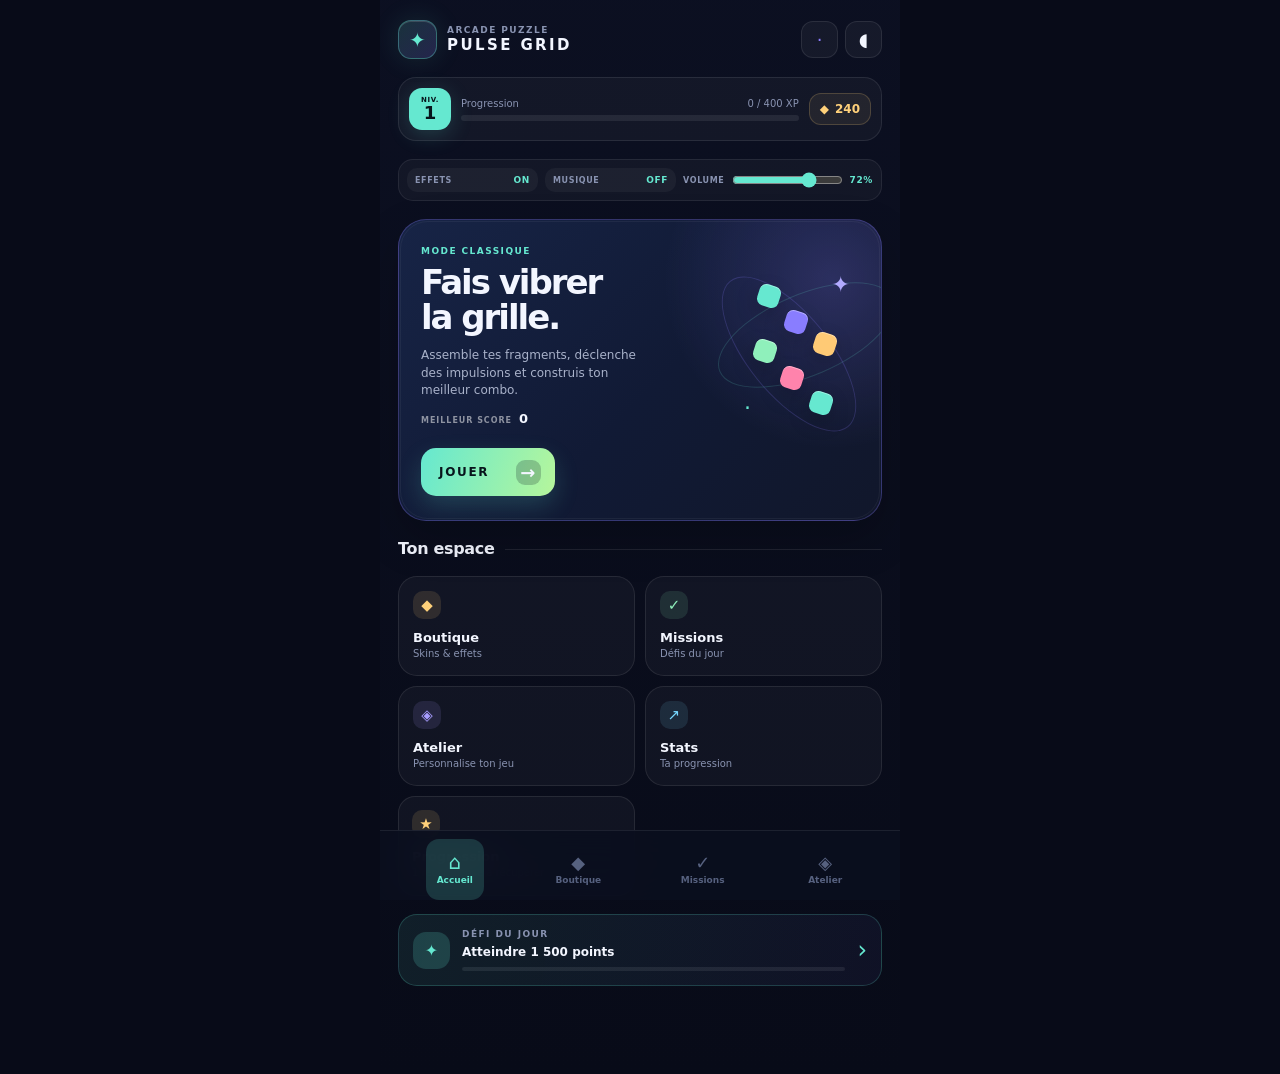
==== commit d86a24c7: "Add files via upload" ====
--- a/index.html
+++ b/index.html
@@ -116,7 +116,7 @@
       <section id="screen-shop" class="screen" aria-labelledby="shop-title">
         <header class="subpage-topbar"><button class="icon-button" data-route="home">‹</button><div><div class="eyebrow">PERSONNALISE TON UNIVERS</div><h1 id="shop-title">Boutique</h1></div><div class="currency-pill"><span class="coin-icon">◆</span><strong id="shop-coins">0</strong></div></header>
         <div class="page-content subpage-content">
-          <div class="shop-tabs"><button class="tab-button active" data-shop-tab="skins">Fragments</button><button class="tab-button" data-shop-tab="boards">Plateaux</button><button class="tab-button" data-shop-tab="effects">Impulsions</button><button class="tab-button" data-shop-tab="boosters">Bonus</button></div>
+          <div class="shop-tabs"><button class="tab-button active" data-shop-tab="themes">Thèmes</button><button class="tab-button" data-shop-tab="skins">Fragments</button><button class="tab-button" data-shop-tab="boards">Plateaux</button><button class="tab-button" data-shop-tab="effects">Impulsions</button><button class="tab-button" data-shop-tab="boosters">Bonus</button></div>
           <div id="shop-content" class="catalog-grid"></div>
         </div>
       </section>
--- a/style.css
+++ b/style.css
@@ -29,13 +29,13 @@
 button { font: inherit; color: inherit; border: 0; cursor: pointer; }
 button:focus-visible { outline: 3px solid var(--skin-primary); outline-offset: 3px; }
 
-body::before, body::after { content: ""; position: fixed; z-index: -1; pointer-events: none; border-radius: 50%; filter: blur(2px); }
+body::before, body::after { content: ""; position: fixed; z-index: -1; pointer-events: none; border-radius: 50%; }
 body::before { width: 64vw; height: 64vw; max-width: 520px; max-height: 520px; top: -25vw; right: -20vw; background: radial-gradient(circle, rgba(83,84,255,.2), transparent 68%); }
 body::after { width: 58vw; height: 58vw; max-width: 480px; max-height: 480px; bottom: -26vw; left: -22vw; background: radial-gradient(circle, rgba(26,181,168,.12), transparent 68%); }
 
 .app-shell { position: relative; width: min(100%, 520px); min-height: 100svh; margin: 0 auto; overflow: hidden; background: linear-gradient(180deg, rgba(12,16,34,.92), rgba(8,11,24,.98)); }
 #screens { min-height: 100svh; }
-.screen { display: none; min-height: 100svh; padding: max(18px, env(safe-area-inset-top)) 18px calc(88px + env(safe-area-inset-bottom)); animation: screen-in .28s ease both; }
+.screen { display: none; min-height: 100svh; padding: max(18px, env(safe-area-inset-top)) 18px calc(88px + env(safe-area-inset-bottom)); animation: screen-in .28s ease backwards; }
 .screen.active { display: block; }
 @keyframes screen-in { from { opacity: 0; transform: translateY(8px); } to { opacity: 1; transform: translateY(0); } }
 
@@ -94,11 +94,11 @@
 .charge-row { display: flex; align-items: center; gap: 9px; width: min(100%, 430px); min-height: 30px; margin-bottom: 7px; padding: 0 4px; }.charge-copy { min-width: 103px; }.charge-copy b { display: block; color: var(--muted); font-size: 8px; letter-spacing: .12em; }.charge-copy small { display: block; overflow: hidden; max-width: 170px; margin-top: 3px; color: var(--faint); font-size: 8px; text-overflow: ellipsis; white-space: nowrap; }.charge-track { flex: 1; height: 7px; overflow: hidden; border-radius: 99px; background: rgba(255,255,255,.08); box-shadow: inset 0 1px rgba(0,0,0,.18); }.charge-track span { display: block; width: 0; height: 100%; border-radius: inherit; background: linear-gradient(90deg, var(--skin-secondary), var(--skin-primary)); box-shadow: 0 0 10px var(--skin-primary); transition: width .38s cubic-bezier(.2,.8,.2,1); }.charge-track span.ready { background: linear-gradient(90deg, #ffd17a, #fff2a8); box-shadow: 0 0 14px #ffd17a; animation: charge-ready 1s ease-in-out infinite; }.charge-row > strong { min-width: 33px; color: var(--skin-primary); font-size: 9px; text-align: right; }.charge-row > strong.ready { color: var(--warning); animation: charge-text 1s ease-in-out infinite; }
 @keyframes charge-ready { 50% { filter: brightness(1.35); transform: scaleX(1.02); } } @keyframes charge-text { 50% { transform: scale(1.08); } }
 
-.board-wrap { position: relative; width: min(91vw, 430px); aspect-ratio: 1; filter: drop-shadow(0 18px 28px rgba(0,0,0,.34)); }.board { display: grid; grid-template-columns: repeat(8, 1fr); grid-template-rows: repeat(8, 1fr); gap: clamp(4px, 1.1vw, 7px); width: 100%; height: 100%; padding: clamp(8px, 2vw, 12px); border: 2px solid rgba(146,193,255,.25); border-radius: 23px; background: linear-gradient(145deg, color-mix(in srgb, var(--board-shell) 92%, #fff 8%), var(--board-shell)); box-shadow: inset 0 1px rgba(255,255,255,.15), 0 0 0 5px rgba(8,11,24,.28), 0 0 48px var(--board-glow); }.cell { position: relative; min-width: 0; border: 1px solid rgba(181,213,255,.08); border-radius: clamp(6px, 1.7vw, 10px); background: var(--cell-bg); box-shadow: inset 0 1px rgba(255,255,255,.09), inset 0 -2px 5px rgba(4,10,24,.16); transition: background .14s, transform .16s, opacity .16s, box-shadow .2s; }.cell.filled { background: linear-gradient(135deg, var(--piece-primary, var(--skin-primary)), var(--piece-secondary, var(--skin-secondary))); box-shadow: inset 0 1px rgba(255,255,255,.6), inset -3px -4px 8px rgba(7,20,27,.16), 0 3px 12px var(--piece-soft, var(--skin-soft)); animation: cell-pop .22s ease both; }.cell.filled::after { content: ""; position: absolute; width: 35%; height: 18%; top: 13%; left: 17%; border-radius: 99px; background: rgba(255,255,255,.35); transform: rotate(-24deg); }.cell.near-line:not(.filled) { background: rgba(101,232,208,.12); background: color-mix(in srgb, var(--skin-primary) 16%, var(--cell-bg)); box-shadow: inset 0 0 0 1px var(--skin-soft); }.cell.filled.near-line { box-shadow: inset 0 1px rgba(255,255,255,.62), 0 0 15px var(--piece-soft, var(--skin-soft)); }.cell.preview-valid { background: rgba(101,232,208,.3); box-shadow: inset 0 0 0 2px rgba(101,232,208,.7); }.cell.preview-invalid { background: rgba(255,127,158,.25); box-shadow: inset 0 0 0 2px rgba(255,127,158,.7); }.cell.landing { animation: cell-land .42s cubic-bezier(.16,.82,.25,1) var(--landing-delay,0ms) both; }.cell.clearing { animation: cell-clear .3s ease var(--clear-delay, 0ms) forwards !important; }
+.board-wrap { position: relative; width: min(91vw, 430px); aspect-ratio: 1; }.board { display: grid; grid-template-columns: repeat(8, 1fr); grid-template-rows: repeat(8, 1fr); gap: clamp(4px, 1.1vw, 7px); width: 100%; height: 100%; touch-action: none; padding: clamp(8px, 2vw, 12px); border: 2px solid rgba(146,193,255,.25); border-radius: 23px; background: linear-gradient(145deg, color-mix(in srgb, var(--board-shell) 92%, #fff 8%), var(--board-shell)); box-shadow: inset 0 1px rgba(255,255,255,.15), 0 0 0 5px rgba(8,11,24,.28), 0 0 48px var(--board-glow), 0 18px 28px rgba(0,0,0,.34); }.cell { position: relative; min-width: 0; border: 1px solid rgba(181,213,255,.08); border-radius: clamp(6px, 1.7vw, 10px); background: var(--cell-bg); box-shadow: inset 0 1px rgba(255,255,255,.09), inset 0 -2px 5px rgba(4,10,24,.16); transition: background .14s, transform .16s, opacity .16s, box-shadow .2s; }.cell.filled { background: linear-gradient(135deg, var(--piece-primary, var(--skin-primary)), var(--piece-secondary, var(--skin-secondary))); box-shadow: inset 0 1px rgba(255,255,255,.6), inset -3px -4px 8px rgba(7,20,27,.16), 0 3px 12px var(--piece-soft, var(--skin-soft)); animation: none; }.cell.filled::after { content: ""; position: absolute; width: 35%; height: 18%; top: 13%; left: 17%; border-radius: 99px; background: rgba(255,255,255,.35); transform: rotate(-24deg); }.cell.near-line:not(.filled) { background: rgba(101,232,208,.12); background: color-mix(in srgb, var(--skin-primary) 16%, var(--cell-bg)); box-shadow: inset 0 0 0 1px var(--skin-soft); }.cell.filled.near-line { box-shadow: inset 0 1px rgba(255,255,255,.62), 0 0 15px var(--piece-soft, var(--skin-soft)); }.cell.preview-valid { background: rgba(101,232,208,.3); box-shadow: inset 0 0 0 2px rgba(101,232,208,.7); transition: none; }.cell.preview-invalid { background: rgba(255,127,158,.25); box-shadow: inset 0 0 0 2px rgba(255,127,158,.7); transition: none; }.cell.landing { animation: cell-land .22s cubic-bezier(.16,.82,.25,1) var(--landing-delay,0ms) both; will-change: transform, opacity; }.cell.clearing { animation: cell-clear .22s ease var(--clear-delay, 0ms) forwards !important; will-change: transform, opacity; }
 @keyframes cell-pop { from { transform: scale(.65); opacity: .2; } to { transform: scale(1); opacity: 1; } } @keyframes cell-land { 0% { transform: scale(.62); opacity: .3; filter: brightness(1); } 50% { transform: scale(1.14); opacity: 1; filter: brightness(1.3); } 100% { transform: scale(1); filter: brightness(1); } } @keyframes cell-clear { 30% { transform: scale(1.12); background: #fff; } 100% { transform: scale(.2); opacity: 0; } }
-.fx-layer { position: absolute; inset: 0; pointer-events: none; overflow: hidden; border-radius: 23px; }.fx-particle { position: absolute; width: 8px; height: 8px; border-radius: 3px; background: var(--skin-primary); animation: particle-fly .65s cubic-bezier(.15,.7,.2,1) forwards; }.fx-particle.round { border-radius: 50%; background: var(--warning); }.fx-particle.ring { width: 16px; height: 16px; border: 2px solid var(--skin-primary); background: transparent; border-radius: 50%; animation-name: ring-fly; }.fx-particle.pulse-particle { width: 11px; height: 11px; border-radius: 50%; background: #fff2a8; box-shadow: 0 0 14px var(--warning), 0 0 25px var(--skin-primary); animation-duration: .95s; }
-@keyframes particle-fly { from { opacity: 1; transform: translate(0,0) rotate(0) scale(1); } to { opacity: 0; transform: translate(var(--dx),var(--dy)) rotate(130deg) scale(.2); } } @keyframes ring-fly { from { opacity: .9; transform: translate(-50%,-50%) scale(.3); } to { opacity: 0; transform: translate(calc(-50% + var(--dx)), calc(-50% + var(--dy))) scale(2.8); } }
-.clear-feedback { position: absolute; z-index: 8; inset: 0; display: grid; place-items: center; pointer-events: none; opacity: 0; visibility: hidden; }.clear-feedback.show { opacity: 1; visibility: visible; }.clear-feedback-badge { display: flex; align-items: center; justify-content: center; flex-wrap: wrap; gap: 8px; max-width: 88%; padding: 13px 18px 11px; border: 1px solid rgba(255,255,255,.22); border-radius: 17px; color: var(--text); background: rgba(12,18,39,.86); box-shadow: 0 0 0 rgba(101,232,208,0), 0 12px 30px rgba(0,0,0,.28); transform: scale(.7); opacity: 0; backdrop-filter: blur(8px); }.clear-feedback.show .clear-feedback-badge { animation: clear-feedback-in 1.05s cubic-bezier(.15,.78,.23,1) both; }.clear-feedback-badge strong { font-size: clamp(19px, 5.5vw, 28px); line-height: 1; letter-spacing: -.045em; text-shadow: 0 0 16px currentColor; }.clear-feedback-star { color: var(--skin-primary); font-size: 15px; animation: clear-star-spin 1.05s ease both; }.clear-feedback-badge small { flex-basis: 100%; color: var(--muted); font-size: 8px; font-weight: 900; letter-spacing: .17em; text-align: center; }.clear-feedback.feedback-amazing .clear-feedback-badge { border-color: rgba(101,232,208,.42); }.clear-feedback.feedback-amazing strong { color: var(--skin-primary); }.clear-feedback.feedback-awesome .clear-feedback-badge { border-color: rgba(143,240,187,.55); box-shadow: 0 0 26px rgba(143,240,187,.2), 0 12px 30px rgba(0,0,0,.28); }.clear-feedback.feedback-awesome strong { color: var(--good); }.clear-feedback.feedback-incredible .clear-feedback-badge { border-color: rgba(255,209,122,.62); box-shadow: 0 0 34px rgba(255,209,122,.26), 0 12px 30px rgba(0,0,0,.28); }.clear-feedback.feedback-incredible strong { color: var(--warning); }.clear-feedback.feedback-unstoppable .clear-feedback-badge { border-color: rgba(255,127,158,.7); box-shadow: 0 0 42px rgba(255,127,158,.34), 0 0 72px rgba(139,124,255,.2), 0 12px 30px rgba(0,0,0,.3); }.clear-feedback.feedback-unstoppable strong { color: #ff9fbd; }.feedback-particle { width: 6px; height: 6px; border-radius: 50%; background: var(--skin-primary); box-shadow: 0 0 9px currentColor; animation: feedback-particle-fly .72s cubic-bezier(.15,.7,.2,1) forwards; }.feedback-particle.feedback-particle-big { width: 9px; height: 9px; background: var(--warning); }.feedback-particle.feedback-particle-hot { background: #ff9fbd; }.clear-feedback-flash { position: absolute; z-index: 7; inset: 0; pointer-events: none; border-radius: 23px; background: rgba(255,255,255,.2); opacity: 0; }.clear-feedback-flash.show { animation: clear-flash .22s ease-out both; }
+.fx-layer { position: absolute; inset: 0; pointer-events: none; overflow: hidden; border-radius: 23px; }.fx-particle { position: absolute; width: 8px; height: 8px; border-radius: 3px; background: var(--skin-primary); animation: particle-fly .65s cubic-bezier(.15,.7,.2,1) forwards; }.fx-particle.round { border-radius: 50%; background: var(--warning); }.fx-particle.ring { width: 16px; height: 16px; border: 2px solid var(--skin-primary); background: transparent; border-radius: 50%; animation-name: ring-fly; }.fx-particle.pulse-particle { width: 11px; height: 11px; border-radius: 50%; background: #fff2a8; box-shadow: 0 0 14px var(--warning), 0 0 25px var(--skin-primary); animation-duration: .95s; }.fx-particle.nova-particle { width: 10px; height: 10px; border-radius: 50%; background: #fff2b3; box-shadow: 0 0 8px #fff, 0 0 20px var(--warning); animation-name: nova-fly; animation-duration: .42s; }.fx-particle.magnet-particle { width: 12px; height: 12px; border: 2px solid var(--skin-primary); border-radius: 50%; background: transparent; box-shadow: 0 0 12px var(--skin-primary); animation-name: magnet-fly; animation-duration: .7s; }
+@keyframes particle-fly { from { opacity: 1; transform: translate(0,0) rotate(0) scale(1); } to { opacity: 0; transform: translate(var(--dx),var(--dy)) rotate(130deg) scale(.2); } } @keyframes nova-fly { 0% { opacity: 0; transform: translate(0,0) scale(.2); } 22% { opacity: 1; transform: translate(0,0) scale(1.25); } 100% { opacity: 0; transform: translate(var(--dx),var(--dy)) scale(.1); } } @keyframes magnet-fly { from { opacity: 1; transform: translate(var(--dx),var(--dy)) scale(1.8); } to { opacity: 0; transform: translate(0,0) scale(.25); } } @keyframes ring-fly { from { opacity: .9; transform: translate(-50%,-50%) scale(.3); } to { opacity: 0; transform: translate(calc(-50% + var(--dx)), calc(-50% + var(--dy))) scale(2.8); } }
+.clear-feedback { position: absolute; z-index: 8; inset: 0; display: grid; place-items: center; pointer-events: none; opacity: 0; visibility: hidden; }.clear-feedback.show { opacity: 1; visibility: visible; }.clear-feedback-badge { display: flex; align-items: center; justify-content: center; flex-wrap: wrap; gap: 8px; max-width: 88%; padding: 13px 18px 11px; border: 1px solid rgba(255,255,255,.22); border-radius: 17px; color: var(--text); background: rgba(12,18,39,.86); box-shadow: 0 0 0 rgba(101,232,208,0), 0 12px 30px rgba(0,0,0,.28); transform: scale(.7); opacity: 0; }.clear-feedback.show .clear-feedback-badge { animation: clear-feedback-in 1.05s cubic-bezier(.15,.78,.23,1) both; }.clear-feedback-badge strong { font-size: clamp(19px, 5.5vw, 28px); line-height: 1; letter-spacing: -.045em; text-shadow: 0 0 16px currentColor; }.clear-feedback-star { color: var(--skin-primary); font-size: 15px; animation: clear-star-spin 1.05s ease both; }.clear-feedback-badge small { flex-basis: 100%; color: var(--muted); font-size: 8px; font-weight: 900; letter-spacing: .17em; text-align: center; }.clear-feedback.feedback-amazing .clear-feedback-badge { border-color: rgba(101,232,208,.42); }.clear-feedback.feedback-amazing strong { color: var(--skin-primary); }.clear-feedback.feedback-awesome .clear-feedback-badge { border-color: rgba(143,240,187,.55); box-shadow: 0 0 26px rgba(143,240,187,.2), 0 12px 30px rgba(0,0,0,.28); }.clear-feedback.feedback-awesome strong { color: var(--good); }.clear-feedback.feedback-incredible .clear-feedback-badge { border-color: rgba(255,209,122,.62); box-shadow: 0 0 34px rgba(255,209,122,.26), 0 12px 30px rgba(0,0,0,.28); }.clear-feedback.feedback-incredible strong { color: var(--warning); }.clear-feedback.feedback-unstoppable .clear-feedback-badge { border-color: rgba(255,127,158,.7); box-shadow: 0 0 42px rgba(255,127,158,.34), 0 0 72px rgba(139,124,255,.2), 0 12px 30px rgba(0,0,0,.3); }.clear-feedback.feedback-unstoppable strong { color: #ff9fbd; }.feedback-particle { width: 6px; height: 6px; border-radius: 50%; background: var(--skin-primary); box-shadow: 0 0 9px currentColor; animation: feedback-particle-fly .72s cubic-bezier(.15,.7,.2,1) forwards; }.feedback-particle.feedback-particle-big { width: 9px; height: 9px; background: var(--warning); }.feedback-particle.feedback-particle-hot { background: #ff9fbd; }.clear-feedback-flash { position: absolute; z-index: 7; inset: 0; pointer-events: none; border-radius: 23px; background: rgba(255,255,255,.2); opacity: 0; }.clear-feedback-flash.show { animation: clear-flash .22s ease-out both; }
 @keyframes clear-feedback-in { 0% { opacity: 0; transform: scale(.7) translateY(8px); } 18% { opacity: 1; transform: scale(1.1) translateY(0); } 34% { transform: scale(1); } 68% { opacity: 1; transform: scale(1); } 100% { opacity: 0; transform: scale(.96) translateY(-18px); } } @keyframes clear-star-spin { 0% { opacity: 0; transform: scale(.5) rotate(-25deg); } 25% { opacity: 1; transform: scale(1.15) rotate(0); } 100% { transform: scale(1) rotate(12deg); } } @keyframes feedback-particle-fly { from { opacity: 0; transform: translate(0,0) scale(.3); } 18% { opacity: 1; } to { opacity: 0; transform: translate(var(--dx),var(--dy)) scale(.15); } } @keyframes clear-flash { 0% { opacity: 0; } 30% { opacity: .48; } 100% { opacity: 0; } }
 .score-pop { position: absolute; z-index: 4; pointer-events: none; color: var(--text); font-size: 13px; font-weight: 950; letter-spacing: -.04em; text-shadow: 0 2px 9px rgba(0,0,0,.45); transform: translate(-50%, -50%); animation: score-pop-float .82s cubic-bezier(.16,.78,.25,1) forwards; }.score-pop.place { color: var(--skin-primary); font-size: 11px; }.score-pop.clear { color: #fff; font-size: 17px; }.score-pop.combo { color: var(--warning); font-size: 13px; animation-duration: 1s; }.score-pop.pulse { color: #fff2a8; font-size: 21px; text-shadow: 0 0 15px var(--warning), 0 3px 12px rgba(0,0,0,.5); animation-duration: 1.05s; }.score-pop.raised { top: 25% !important; }
 @keyframes score-pop-float { 0% { opacity: 0; transform: translate(-50%, -25%) scale(.72); } 16% { opacity: 1; transform: translate(-50%, -50%) scale(1.12); } 100% { opacity: 0; transform: translate(-50%, -145%) scale(.94); } }
@@ -108,7 +108,7 @@
 .game-subbar { display: flex; align-items: center; justify-content: space-between; width: min(100%, 430px); margin-top: 14px; }.game-subbar strong { display: block; margin-top: 4px; color: #ccd3e6; font-size: 12px; }.text-button { padding: 8px 0 8px 10px; color: var(--skin-primary); background: transparent; font-size: 10px; font-weight: 900; letter-spacing: .12em; }.text-button span { font-size: 15px; }
 .booster-bar { display: grid; grid-template-columns: repeat(3, minmax(0, 1fr)); gap: 7px; width: min(100%, 430px); margin-top: 8px; }.booster-button { position: relative; display: flex; align-items: center; min-width: 0; min-height: 50px; gap: 7px; padding: 7px 8px; overflow: hidden; border: 1px solid rgba(255,255,255,.09); border-radius: 14px; color: var(--text); background: rgba(255,255,255,.045); text-align: left; transition: transform .16s, border .16s, background .16s, opacity .16s; }.booster-button:not(:disabled):active { transform: scale(.95); }.booster-button:not(:disabled):hover { border-color: rgba(255,255,255,.18); background: rgba(255,255,255,.07); }.booster-button:disabled { opacity: .4; cursor: default; }.booster-button.active { border-color: var(--warning); background: rgba(255,209,122,.14); box-shadow: 0 0 16px rgba(255,209,122,.12); animation: booster-active 1.1s ease-in-out infinite; }.booster-symbol { display: grid; place-items: center; flex: 0 0 27px; width: 27px; height: 27px; border-radius: 9px; color: var(--skin-primary); background: var(--skin-soft); font-size: 15px; }.booster-button.active .booster-symbol { color: var(--skin-contrast); background: var(--warning); }.booster-info { min-width: 0; flex: 1; }.booster-info b { display: block; overflow: hidden; font-size: 9px; text-overflow: ellipsis; white-space: nowrap; }.booster-info small { display: block; overflow: hidden; margin-top: 2px; color: var(--muted); font-size: 7px; text-overflow: ellipsis; white-space: nowrap; }.booster-count { align-self: flex-start; min-width: 15px; color: var(--warning); font-size: 10px; text-align: right; }
 @keyframes booster-active { 50% { transform: translateY(-2px); box-shadow: 0 0 24px rgba(255,209,122,.24); } }
-.piece-tray { display: grid; grid-template-columns: repeat(3, 1fr); gap: 9px; width: min(100%, 430px); margin-top: 10px; }.piece-item { display: grid; place-items: center; min-height: 105px; padding: 10px; border: 1px solid rgba(255,255,255,.1); border-radius: 18px; background: linear-gradient(145deg, rgba(255,255,255,.075), rgba(255,255,255,.03)); transition: transform .16s, border .16s, opacity .2s, background .16s; touch-action: none; user-select: none; }.piece-item.selected { border-color: var(--skin-primary); background: var(--skin-soft); transform: translateY(-4px); box-shadow: 0 9px 22px var(--skin-soft); }.piece-item.selected .piece-shape { animation: selected-piece-pulse 1s ease-in-out infinite; }.piece-item.used { opacity: .25; border-style: dashed; }.piece-item:active { transform: scale(.96); }.piece-item.tray-arrive { animation: tray-piece-in .32s cubic-bezier(.16,.8,.24,1) var(--tray-delay,0ms) both; }.booster-button.booster-arrive { animation: tray-piece-in .3s cubic-bezier(.16,.8,.24,1) var(--booster-delay,0ms) both; }.piece-shape { display: grid; grid-template-columns: repeat(var(--piece-cols), 22px); grid-template-rows: repeat(var(--piece-rows), 22px); gap: 4px; }.mini-cell { width: 22px; height: 22px; border: 1px solid rgba(255,255,255,.2); border-radius: 7px; background: linear-gradient(135deg, var(--piece-primary, var(--skin-primary)), var(--piece-secondary, var(--skin-secondary))); box-shadow: inset 0 1px rgba(255,255,255,.58), inset 0 -2px 4px rgba(7,20,27,.14), 0 3px 9px var(--piece-soft, var(--skin-soft)); }.mini-cell.empty { visibility: hidden; }.piece-index { align-self: end; margin-top: 7px; color: var(--faint); font-size: 9px; font-weight: 800; }.game-tip { display: flex; align-items: center; justify-content: center; gap: 7px; width: 100%; margin-top: 12px; color: var(--faint); font-size: 10px; text-align: center; }.tip-dot { width: 5px; height: 5px; border-radius: 50%; background: var(--skin-primary); box-shadow: 0 0 8px var(--skin-primary); }.drag-ghost { position: fixed; z-index: 20; display: grid; grid-template-columns: repeat(var(--piece-cols), var(--drag-cell-width, 22px)); grid-template-rows: repeat(var(--piece-rows), var(--drag-cell-height, 22px)); column-gap: var(--drag-gap-x, 4px); row-gap: var(--drag-gap-y, 4px); pointer-events: none; opacity: .94; transform: none !important; transform-origin: top left; will-change: left, top; filter: drop-shadow(0 14px 16px rgba(0,0,0,.34)); }.drag-ghost .mini-cell { width: var(--drag-cell-width, 22px); height: var(--drag-cell-height, 22px); border-radius: clamp(7px, 1.8vw, 10px); }
+.piece-tray { display: grid; grid-template-columns: repeat(3, 1fr); gap: 9px; width: min(100%, 430px); margin-top: 10px; }.piece-item { display: grid; place-items: center; min-height: 105px; padding: 10px; border: 1px solid rgba(255,255,255,.1); border-radius: 18px; background: linear-gradient(145deg, rgba(255,255,255,.075), rgba(255,255,255,.03)); transition: transform .16s, border .16s, opacity .2s, background .16s; touch-action: none; user-select: none; -webkit-user-select: none; -webkit-tap-highlight-color: transparent; contain: layout paint; }.piece-item.selected { border-color: var(--skin-primary); background: var(--skin-soft); transform: translateY(-4px); box-shadow: 0 9px 22px var(--skin-soft); }.piece-item.selected .piece-shape { animation: selected-piece-pulse 1s ease-in-out infinite; }.piece-item.used { opacity: .25; border-style: dashed; }.piece-item:active { transform: scale(.96); }.piece-item.tray-arrive { animation: tray-piece-in .32s cubic-bezier(.16,.8,.24,1) var(--tray-delay,0ms) both; }.booster-button.booster-arrive { animation: tray-piece-in .3s cubic-bezier(.16,.8,.24,1) var(--booster-delay,0ms) both; }.piece-shape { display: grid; grid-template-columns: repeat(var(--piece-cols), 22px); grid-template-rows: repeat(var(--piece-rows), 22px); gap: 4px; }.mini-cell { width: 22px; height: 22px; border: 1px solid rgba(255,255,255,.2); border-radius: 7px; background: linear-gradient(135deg, var(--piece-primary, var(--skin-primary)), var(--piece-secondary, var(--skin-secondary))); box-shadow: inset 0 1px rgba(255,255,255,.58), inset 0 -2px 4px rgba(7,20,27,.14), 0 3px 9px var(--piece-soft, var(--skin-soft)); }.mini-cell.empty { visibility: hidden; }.piece-index { align-self: end; margin-top: 7px; color: var(--faint); font-size: 9px; font-weight: 800; }.game-tip { display: flex; align-items: center; justify-content: center; gap: 7px; width: 100%; margin-top: 12px; color: var(--faint); font-size: 10px; text-align: center; }.tip-dot { width: 5px; height: 5px; border-radius: 50%; background: var(--skin-primary); box-shadow: 0 0 8px var(--skin-primary); }.drag-ghost { position: fixed; z-index: 2147483646; left: 0; top: 0; display: block; width: auto; height: auto; pointer-events: none; opacity: .94; transform: translate3d(0,0,0); -webkit-transform: translate3d(0,0,0); transform-origin: top left; will-change: transform; transition: none !important; contain: strict; isolation: isolate; backface-visibility: hidden; -webkit-backface-visibility: hidden; user-select: none; -webkit-user-select: none; }
 @keyframes selected-piece-pulse { 50% { transform: translateY(-3px) scale(1.06); filter: brightness(1.1); } } @keyframes tray-piece-in { from { opacity: 0; transform: translateY(9px) scale(.9); } to { opacity: 1; transform: translateY(0) scale(1); } }
 
 /* Subpages and catalog */
@@ -140,7 +140,7 @@
 /* Feedback lisible et prioritaire au-dessus de la grille */
 .clear-feedback { z-index: 50; overflow: visible; }
 .clear-feedback-badge { position: relative; min-width: min(86vw, 300px); padding: 16px 22px 13px; border-width: 2px; background: rgba(7,11,28,.96); box-shadow: 0 0 0 1px rgba(255,255,255,.06), 0 0 38px rgba(101,232,208,.2), 0 16px 36px rgba(0,0,0,.5); transform: translateY(-8% ) scale(.7); }
-.clear-feedback-badge::before { content: ""; position: absolute; inset: -8px; z-index: -1; border-radius: 23px; background: radial-gradient(circle, var(--skin-soft), transparent 68%); opacity: .9; filter: blur(9px); }
+.clear-feedback-badge::before { content: ""; position: absolute; inset: -8px; z-index: -1; border-radius: 23px; background: radial-gradient(circle, var(--skin-soft), transparent 68%); opacity: .9; }
 .clear-feedback.show .clear-feedback-badge { opacity: 1; animation: clear-feedback-in-strong 1.55s cubic-bezier(.12,.78,.18,1) both; }
 .clear-feedback-badge strong { font-size: clamp(26px, 8vw, 40px); font-weight: 950; text-shadow: 0 0 7px currentColor, 0 0 23px currentColor; }
 .clear-feedback-badge small { margin-top: 2px; font-size: 9px; color: rgba(243,246,255,.74); }
@@ -170,8 +170,566 @@
 @media (max-width: 350px) { .audio-preferences { grid-template-columns: 1fr 1fr; }.volume-preference { grid-column: 1 / -1; }.audio-preference { padding: 6px; } }
 
 @media (prefers-reduced-motion: reduce) {
-  *, *::before, *::after { animation-duration: .001ms !important; animation-iteration-count: 1 !important; scroll-behavior: auto !important; transition-duration: .001ms !important; }
+  *:not(.pc):not(.pc *), *:not(.pc):not(.pc *)::before, *:not(.pc):not(.pc *)::after { animation-duration: .001ms !important; animation-iteration-count: 1 !important; scroll-behavior: auto !important; transition-duration: .001ms !important; }
   .clear-feedback.show .clear-feedback-badge { animation: none !important; opacity: 1 !important; transform: translateY(-8%) scale(1) !important; filter: none !important; }
   .high-score-feedback.show { animation: none !important; opacity: 1 !important; visibility: visible !important; }
   .high-score-feedback.show::before, .high-score-feedback.show span, .high-score-feedback.show strong { animation: none !important; opacity: 1 !important; transform: none !important; }
 }
+
+/* Mode drag : pendant qu'une pièce est tenue, on coupe les transitions et les
+   animations en boucle qui forcent le navigateur à redessiner la page à chaque
+   frame. Tout revient automatiquement au relâchement. */
+html.is-dragging .cell,
+html.is-dragging .piece-item { transition: none !important; }
+html.is-dragging .piece-item.selected .piece-shape,
+html.is-dragging .charge-track span.ready,
+html.is-dragging .charge-row > strong.ready,
+html.is-dragging .combo-badge,
+html.is-dragging .boot-screen *,
+html.is-dragging .tip-dot { animation: none !important; }
+
+/* Boutique revue : produits lisibles, valeur visible et bonus actionnables */
+.shop-content-shell { display: flex; flex-direction: column; gap: 12px; }
+.shop-hero { position: relative; display: grid; grid-template-columns: 45px minmax(0, 1fr) auto; align-items: center; gap: 11px; min-height: 104px; padding: 15px; overflow: hidden; border: 1px solid rgba(101,232,208,.22); border-radius: 22px; background: radial-gradient(circle at 88% 12%, rgba(139,124,255,.2), transparent 36%), linear-gradient(130deg, rgba(101,232,208,.12), rgba(139,124,255,.08)); box-shadow: 0 13px 30px rgba(0,0,0,.14); animation: panel-rise .4s both; }
+.shop-hero::after { content: "✦  ·  ✧"; position: absolute; right: 15px; bottom: -8px; color: rgba(255,255,255,.08); font-size: 42px; letter-spacing: 9px; transform: rotate(-10deg); pointer-events: none; }
+.shop-hero-icon { position: relative; z-index: 1; display: grid; place-items: center; width: 45px; height: 45px; border: 1px solid rgba(101,232,208,.28); border-radius: 15px; color: var(--skin-contrast); background: var(--skin-primary); box-shadow: 0 0 23px var(--skin-soft); font-size: 22px; }
+.shop-hero-copy { position: relative; z-index: 1; min-width: 0; }.shop-hero-copy h2 { margin-top: 5px; font-size: 20px; }.shop-hero-copy p { max-width: 260px; margin-top: 5px; color: var(--muted); font-size: 10px; line-height: 1.35; }.shop-hero-stat { position: relative; z-index: 1; min-width: 51px; padding-left: 9px; border-left: 1px solid rgba(255,255,255,.13); text-align: right; }.shop-hero-stat strong { display: block; color: var(--warning); font-size: 17px; letter-spacing: -.04em; }.shop-hero-stat small { display: block; margin-top: 2px; color: var(--muted); font-size: 8px; font-weight: 800; }
+.shop-hero-boards .shop-hero-icon { color: #07141b; background: #78d9ff; box-shadow: 0 0 23px rgba(120,217,255,.2); }.shop-hero-effects .shop-hero-icon { color: #24140a; background: var(--warning); box-shadow: 0 0 23px rgba(255,209,122,.22); }.shop-hero-boosters { border-color: rgba(255,209,122,.28); background: radial-gradient(circle at 88% 12%, rgba(255,209,122,.2), transparent 38%), linear-gradient(130deg, rgba(255,209,122,.11), rgba(139,124,255,.08)); }.shop-hero-boosters .shop-hero-icon { color: #24140a; background: var(--warning); box-shadow: 0 0 24px rgba(255,209,122,.28); }
+.shop-current { display: grid; grid-template-columns: auto auto minmax(0, 1fr); align-items: baseline; gap: 7px; padding: 10px 12px; border: 1px solid rgba(255,255,255,.08); border-radius: 14px; background: rgba(255,255,255,.035); }.shop-current > span { color: var(--skin-primary); font-size: 8px; font-weight: 950; letter-spacing: .1em; }.shop-current strong { font-size: 11px; }.shop-current small { overflow: hidden; color: var(--muted); font-size: 9px; text-overflow: ellipsis; white-space: nowrap; }
+.shop-grid { margin-top: -3px; }.shop-grid .catalog-card { min-height: 265px; }.shop-grid .catalog-preview { height: 94px; }.catalog-preview em { position: absolute; top: 9px; right: 10px; padding: 4px 6px; border: 1px solid rgba(255,255,255,.14); border-radius: 7px; color: rgba(243,246,255,.78); background: rgba(8,11,24,.42); font-size: 7px; font-style: normal; font-weight: 950; letter-spacing: .1em; }
+.product-head { display: flex; align-items: center; justify-content: space-between; gap: 7px; margin: 1px 0 7px; }.product-rarity { color: var(--muted); font-size: 8px; font-weight: 950; letter-spacing: .12em; }.product-rarity[data-rarity="RARE"] { color: #78d9ff; }.product-rarity[data-rarity="ÉPIQUE"] { color: #d6a5ff; }.product-rarity[data-rarity="MYTHIQUE"] { color: var(--warning); text-shadow: 0 0 10px rgba(255,209,122,.25); }.product-rarity[data-rarity="ORIGINAL"] { color: var(--skin-primary); }.product-tag { overflow: hidden; color: var(--faint); font-size: 7px; font-weight: 900; letter-spacing: .1em; text-overflow: ellipsis; white-space: nowrap; }.product-note { min-height: 22px; margin: 7px 0 9px; color: var(--faint); font-size: 8px; line-height: 1.35; }.catalog-card.owned { border-color: rgba(101,232,208,.13); }.catalog-card.equipped-card { border-color: rgba(101,232,208,.32); background: linear-gradient(145deg, rgba(101,232,208,.08), rgba(255,255,255,.035)); }.catalog-card.equipped-card::after { content: "ACTUEL"; position: absolute; top: 9px; left: 9px; padding: 4px 6px; border-radius: 7px; color: var(--skin-contrast); background: var(--skin-primary); font-size: 7px; font-weight: 950; letter-spacing: .1em; }.catalog-card.locked .product-note { color: var(--faint); }.catalog-card.locked .catalog-preview { filter: saturate(.55); }
+.booster-shop { gap: 12px; }.booster-shop-intro { min-height: 61px; }.pack-grid .pack-card { min-height: 291px; }.pack-card .catalog-preview { height: 77px; }.pack-card .catalog-preview em, .booster-card .catalog-preview em { color: var(--warning); border-color: rgba(255,209,122,.26); }.pack-card .catalog-preview > span { position: relative; z-index: 1; }.pack-kicker { display: flex; align-items: center; justify-content: space-between; gap: 6px; }.pack-kicker b { color: var(--warning); font-size: 8px; }.pack-value { display: flex; align-items: center; justify-content: space-between; min-height: 25px; margin: 2px 0 8px; padding: 5px 7px; border-radius: 8px; color: var(--muted); background: rgba(255,255,255,.045); font-size: 7px; font-weight: 900; letter-spacing: .1em; }.pack-value strong { color: var(--good); font-size: 9px; }.booster-grid { grid-template-columns: repeat(2, minmax(0, 1fr)); }.booster-shop-card { min-height: 304px; }.booster-shop-card .catalog-preview { height: 78px; }.booster-shop-card .catalog-preview > span { position: relative; z-index: 1; }.booster-how { min-height: 37px; margin: 4px 0 7px; padding: 7px 8px; border-left: 2px solid var(--skin-primary); border-radius: 0 8px 8px 0; color: var(--muted); background: rgba(101,232,208,.06); font-size: 8px; line-height: 1.3; }.booster-how span { display: block; margin-bottom: 3px; color: var(--skin-primary); font-size: 7px; font-weight: 950; letter-spacing: .12em; }.booster-shop-card .item-action { margin-top: auto; }.booster-shop-card[data-booster-id="line-breaker"] .booster-how { border-color: var(--warning); background: rgba(255,209,122,.07); }.booster-shop-card[data-booster-id="pulse-core"] .booster-how { border-color: var(--warning); background: rgba(255,209,122,.07); }.booster-shop-card[data-booster-id="scanner"] .booster-how { border-color: #78d9ff; background: rgba(120,217,255,.06); }
+@media (max-width: 390px) { .shop-hero { grid-template-columns: 39px minmax(0,1fr) auto; gap: 8px; padding: 12px; }.shop-hero-icon { width: 39px; height: 39px; border-radius: 13px; }.shop-hero-copy h2 { font-size: 17px; }.shop-hero-copy p { font-size: 9px; }.shop-grid .catalog-card { min-height: 258px; }.booster-grid { gap: 8px; }.booster-shop-card { min-height: 300px; }.shop-current { grid-template-columns: auto minmax(0,1fr); }.shop-current strong { justify-self: end; }.shop-current small { grid-column: 1 / -1; }.product-note { font-size: 7px; } }
+@media (max-width: 350px) { .shop-hero-stat { min-width: 42px; }.shop-hero-stat strong { font-size: 14px; }.shop-grid { gap: 7px; }.shop-grid .catalog-card { padding: 10px; min-height: 250px; }.shop-grid .catalog-preview { margin-left: -10px; margin-right: -10px; }.booster-grid { grid-template-columns: 1fr; }.booster-shop-card { min-height: 264px; } }
+
+/* Ouverture cinématique des packs mystère */
+.pack-mystery { display: flex; align-items: center; gap: 8px; min-height: 45px; margin: 8px 0; padding: 8px; border: 1px dashed rgba(255,209,122,.34); border-radius: 11px; background: linear-gradient(120deg, rgba(255,209,122,.09), rgba(139,124,255,.07)); }
+.pack-mystery > span { display: grid; place-items: center; flex: 0 0 27px; width: 27px; height: 27px; border-radius: 9px; color: var(--skin-contrast); background: var(--warning); font-size: 17px; font-weight: 950; }
+.pack-mystery strong { display: block; color: var(--warning); font-size: 8px; letter-spacing: .1em; }.pack-mystery small { display: block; margin-top: 3px; color: var(--muted); font-size: 8px; line-height: 1.25; }.pack-question { position: absolute; left: 50%; top: 50%; display: grid; place-items: center; width: 42px; height: 42px; border: 1px solid rgba(255,255,255,.32); border-radius: 14px; color: var(--warning); background: rgba(8,11,24,.45); box-shadow: 0 0 24px rgba(255,209,122,.32); font-size: 28px; font-style: normal; font-weight: 950; transform: translate(-50%, -50%) rotate(-8deg); }.pack-preview > span { filter: blur(1px); opacity: .55; }
+.pack-opening-modal { width: min(100%, 430px); overflow: hidden; padding: 0; border-color: rgba(255,209,122,.38); background: radial-gradient(circle at 50% -10%, rgba(255,209,122,.18), transparent 42%), linear-gradient(145deg, #1a2443, #0d1429); }.pack-opening-modal .pack-opening { display: flex; align-items: center; flex-direction: column; padding: 22px 18px 18px; text-align: center; }.pack-opening-kicker { color: var(--warning); font-size: 9px; font-weight: 950; letter-spacing: .18em; }.pack-opening h2 { margin-top: 7px; font-size: 25px; }.pack-opening-lede { max-width: 300px; margin-top: 7px; color: var(--muted); font-size: 10px; line-height: 1.4; }.pack-opening-box { position: relative; display: grid; place-items: center; width: 118px; height: 118px; margin: 18px 0 13px; border: 1px solid rgba(255,209,122,.56); border-radius: 34px; color: var(--warning); background: radial-gradient(circle, rgba(255,209,122,.28), rgba(139,124,255,.16) 55%, rgba(255,255,255,.04)); box-shadow: 0 0 0 7px rgba(255,209,122,.05), 0 0 45px rgba(255,209,122,.25); animation: pack-box-pulse 1.3s ease-in-out infinite; }.pack-opening-box::before, .pack-opening-box::after { content: ""; position: absolute; border: 1px solid rgba(255,255,255,.18); border-radius: 50%; }.pack-opening-box::before { inset: -16px; animation: pack-orbit 2.4s linear infinite; }.pack-opening-box::after { inset: -29px; border-color: rgba(139,124,255,.18); animation: pack-orbit 3.3s linear reverse infinite; }.pack-opening-box > span { position: relative; z-index: 1; font-size: 46px; text-shadow: 0 0 20px rgba(255,209,122,.7); }.pack-opening-box.opened { animation: pack-box-open .44s cubic-bezier(.15,.8,.2,1) both; }.pack-opening-box.opened > span { animation: pack-icon-pop .5s cubic-bezier(.15,.8,.2,1) both; }.pack-opening-count { color: var(--muted); font-size: 9px; font-weight: 900; letter-spacing: .12em; }.pack-rewards { display: flex; flex-direction: column; gap: 7px; width: 100%; min-height: 12px; margin-top: 11px; }.pack-reward { display: grid; grid-template-columns: 35px minmax(0,1fr) auto; align-items: center; gap: 9px; padding: 9px; border: 1px solid rgba(255,255,255,.1); border-radius: 13px; color: var(--text); background: rgba(255,255,255,.05); text-align: left; opacity: 0; transform: translateY(8px) scale(.94); }.pack-reward.reveal { animation: pack-reward-in .46s cubic-bezier(.15,.82,.23,1) both; }.pack-reward-icon { display: grid; place-items: center; width: 35px; height: 35px; border-radius: 11px; color: var(--skin-contrast); background: var(--warning); font-size: 18px; box-shadow: 0 0 16px rgba(255,209,122,.22); }.pack-reward-copy strong { display: block; font-size: 11px; }.pack-reward-copy small { display: block; margin-top: 3px; color: var(--muted); font-size: 8px; }.pack-reward-amount { color: var(--skin-primary); font-size: 12px; font-weight: 950; }.pack-opening-complete { margin-top: 12px; color: var(--good); font-size: 9px; font-weight: 900; letter-spacing: .1em; opacity: 0; }.pack-opening-complete.show { opacity: 1; animation: pack-complete-in .4s ease both; }.pack-opening-modal .modal-actions { width: 100%; margin-top: 15px; }.pack-opening-modal .modal-actions button:disabled { color: var(--faint); background: rgba(255,255,255,.06); cursor: default; }
+@keyframes pack-box-pulse { 50% { transform: translateY(-3px) scale(1.035); box-shadow: 0 0 0 8px rgba(255,209,122,.06), 0 0 58px rgba(255,209,122,.4); } } @keyframes pack-box-open { 50% { transform: scale(1.18) rotate(-3deg); filter: brightness(1.5); } 100% { transform: scale(1); filter: brightness(1); } } @keyframes pack-icon-pop { 0% { transform: scale(.5) rotate(-12deg); opacity: .4; } 60% { transform: scale(1.2) rotate(5deg); opacity: 1; } 100% { transform: scale(1) rotate(0); } } @keyframes pack-orbit { to { transform: rotate(360deg); } } @keyframes pack-reward-in { 0% { opacity: 0; transform: translateY(8px) scale(.94); } 55% { opacity: 1; transform: translateY(-2px) scale(1.02); } 100% { opacity: 1; transform: translateY(0) scale(1); } } @keyframes pack-complete-in { from { opacity: 0; transform: translateY(5px); } to { opacity: 1; transform: translateY(0); } }
+@media (max-width: 350px) { .pack-opening-modal .pack-opening { padding: 18px 13px 14px; }.pack-opening-box { width: 96px; height: 96px; margin: 14px 0 10px; }.pack-opening-box > span { font-size: 37px; }.pack-reward { grid-template-columns: 30px minmax(0,1fr) auto; padding: 7px; }.pack-reward-icon { width: 30px; height: 30px; font-size: 15px; } }
+.pack-opening-modal .pack-rewards { max-height: 190px; overflow-y: auto; overscroll-behavior: contain; padding: 2px 3px 3px; scrollbar-width: thin; scrollbar-color: rgba(255,209,122,.55) transparent; }
+@media (max-width: 350px) { .pack-opening-modal .pack-rewards { max-height: 145px; } }
+
+/* Révélation renforcée : un bonus devient le héros visuel de chaque étape */
+.pack-opening-stage { position: relative; }
+.pack-reveal-stage { position: relative; display: flex; align-items: center; justify-content: center; gap: 11px; width: min(100%, 310px); min-height: 69px; margin: 5px 0 10px; overflow: hidden; border: 1px solid rgba(255,255,255,.12); border-radius: 18px; background: linear-gradient(115deg, rgba(255,255,255,.045), rgba(139,124,255,.08)); opacity: .72; transform: scale(.96); transition: border-color .2s, background .2s, opacity .2s; }
+.pack-reveal-stage::before { content: ""; position: absolute; inset: -50%; background: conic-gradient(from 0deg, transparent 0 33%, rgba(255,209,122,.18) 39%, transparent 46% 70%, rgba(139,124,255,.15) 77%, transparent 84%); opacity: 0; transform: rotate(0deg); }
+.pack-reveal-stage.reveal { opacity: 1; transform: scale(1); border-color: rgba(255,209,122,.42); background: radial-gradient(circle at 25% 50%, rgba(255,209,122,.16), transparent 35%), linear-gradient(115deg, rgba(255,209,122,.1), rgba(139,124,255,.12)); animation: stage-reveal .58s cubic-bezier(.12,.82,.2,1) both; }
+.pack-reveal-stage.reveal::before { opacity: 1; animation: stage-rays .8s linear both; }
+.pack-stage-icon { position: relative; z-index: 2; display: grid; place-items: center; width: 42px; height: 42px; border: 1px solid rgba(255,209,122,.48); border-radius: 13px; color: var(--skin-contrast); background: var(--warning); box-shadow: 0 0 23px rgba(255,209,122,.42); font-size: 23px; font-weight: 950; }
+.pack-stage-copy { position: relative; z-index: 2; min-width: 0; text-align: left; }.pack-stage-copy small { display: block; color: var(--warning); font-size: 7px; font-weight: 950; letter-spacing: .13em; }.pack-stage-copy strong { display: block; margin-top: 4px; color: var(--text); font-size: 14px; }.pack-reveal-stage.rarity-rare .pack-stage-icon { color: #07141b; background: #78d9ff; border-color: rgba(120,217,255,.68); box-shadow: 0 0 24px rgba(120,217,255,.38); }.pack-reveal-stage.rarity-epic { border-color: rgba(255,209,122,.62); }.pack-reveal-stage.rarity-epic .pack-stage-icon { background: linear-gradient(135deg, var(--warning), #fff2a8); box-shadow: 0 0 28px rgba(255,209,122,.58); }
+.pack-burst { position: absolute; z-index: 1; inset: 50% auto auto 27px; width: 1px; height: 1px; pointer-events: none; }.pack-burst i { position: absolute; display: block; width: 3px; height: 15px; border-radius: 99px; background: var(--warning); box-shadow: 0 0 8px currentColor; transform-origin: 0 0; transform: rotate(var(--burst-angle)) translateY(0) scaleY(.2); animation: burst-ray .52s cubic-bezier(.15,.8,.2,1) both; }.pack-burst i:nth-child(2n) { width: 2px; height: 10px; background: var(--skin-primary); }.pack-burst.epic i { height: 19px; background: #fff2a8; }.pack-burst.epic i:nth-child(2n) { background: #f5a8ff; }
+.pack-opening-box { animation-duration: 1.05s; }.pack-opening-box.opened { box-shadow: 0 0 0 11px rgba(255,209,122,.08), 0 0 70px rgba(255,209,122,.52); }.pack-opening-box.opened::after { animation-duration: 1.15s; }.pack-box-glow { position: absolute; inset: 22%; border-radius: 50%; background: #fff2a8; opacity: 0; filter: blur(9px); pointer-events: none; }.pack-opening-box.opened .pack-box-glow { animation: box-glow-burst .68s ease-out both; }
+.pack-reward { position: relative; overflow: hidden; }.pack-reward::after { content: ""; position: absolute; top: -20%; bottom: -20%; left: -35%; width: 18%; background: rgba(255,255,255,.4); transform: skewX(-20deg) translateX(-140%); }.pack-reward.reveal::after { animation: reward-sheen .65s .1s ease-out both; }.pack-reward-icon { transition: transform .2s, box-shadow .2s; }.pack-reward.reveal .pack-reward-icon { animation: reward-icon-bounce .55s cubic-bezier(.15,.85,.22,1) both; }
+@keyframes stage-reveal { 0% { opacity: 0; transform: scale(.78) translateY(8px); } 42% { opacity: 1; transform: scale(1.06) translateY(-2px); } 100% { opacity: 1; transform: scale(1) translateY(0); } } @keyframes stage-rays { to { transform: rotate(360deg); } } @keyframes burst-ray { 0% { opacity: 0; transform: rotate(var(--burst-angle)) translateY(0) scaleY(.2); } 32% { opacity: 1; } 100% { opacity: 0; transform: rotate(var(--burst-angle)) translateY(calc(var(--burst-distance) * -1)) scaleY(1); } } @keyframes box-glow-burst { 0% { opacity: 0; transform: scale(.2); } 28% { opacity: .9; transform: scale(2.2); } 100% { opacity: 0; transform: scale(3.5); } } @keyframes reward-sheen { 0% { transform: skewX(-20deg) translateX(-140%); } 100% { transform: skewX(-20deg) translateX(720%); } } @keyframes reward-icon-bounce { 0% { transform: scale(.5) rotate(-12deg); } 55% { transform: scale(1.18) rotate(5deg); } 100% { transform: scale(1) rotate(0); } }
+@media (prefers-reduced-motion: reduce) { .pack-opening-box, .pack-opening-box::before, .pack-opening-box::after, .pack-reveal-stage.reveal, .pack-reveal-stage.reveal::before, .pack-burst i { animation: none !important; }.pack-reveal-stage.reveal { opacity: 1; transform: none; }.pack-box-glow { display: none; } }
+
+/* ===== Ouverture de pack : cinématique plein écran ===== */
+.pc { position: fixed; inset: 0; z-index: 44; display: flex; flex-direction: column; align-items: center; overflow: hidden; padding: calc(env(safe-area-inset-top, 0px) + 14px) 18px calc(env(safe-area-inset-bottom, 0px) + 18px); color: var(--text); background: #05070f; touch-action: manipulation; user-select: none; -webkit-user-select: none; -webkit-tap-highlight-color: transparent; animation: pc-fade-in .3s ease both; }
+.pc.closing { pointer-events: none; animation: pc-fade-out .26s ease both; }
+.pc-bg { position: absolute; inset: 0; background: radial-gradient(circle at 50% 46%, var(--pc-c1, #2a2150) 0, #0a0d1e 52%, #04060d 100%); }
+.pc[data-rarity="rare"] .pc-bg { --pc-c1: #12446b; }
+.pc[data-rarity="epic"] .pc-bg { --pc-c1: #5d3b14; }
+.pc-rays { position: absolute; left: 50%; top: 46%; width: 130vmax; height: 130vmax; margin: -65vmax 0 0 -65vmax; background: repeating-conic-gradient(from 0deg, rgba(255,255,255,.08) 0 6deg, transparent 6deg 18deg); -webkit-mask-image: radial-gradient(circle, #000 0, transparent 40%); mask-image: radial-gradient(circle, #000 0, transparent 40%); opacity: .55; will-change: transform; animation: pc-spin 28s linear infinite; }
+.pc[data-phase="card"] .pc-rays { opacity: .25; }
+.pc[data-rarity="rare"] .pc-rays { opacity: .5; }
+.pc[data-rarity="epic"] .pc-rays { opacity: .8; animation-duration: 16s; }
+.pc-skip { position: absolute; z-index: 6; top: calc(env(safe-area-inset-top, 0px) + 12px); right: 14px; padding: 8px 12px; border-radius: 99px; color: var(--muted); background: rgba(255,255,255,.08); font-size: 9px; font-weight: 900; letter-spacing: .12em; }
+.pc[data-phase="summary"] .pc-skip { display: none; }
+.pc-top { position: relative; z-index: 3; display: flex; align-items: center; flex-direction: column; gap: 10px; width: 100%; padding-top: 6px; pointer-events: none; }
+.pc-kicker { color: var(--warning); font-size: 10px; font-weight: 950; letter-spacing: .2em; text-transform: uppercase; }
+.pc-dots { display: flex; flex-wrap: wrap; justify-content: center; gap: 6px; max-width: 250px; min-height: 9px; transition: opacity .3s; }
+.pc[data-phase="sealed"] .pc-dots, .pc[data-phase="opening"] .pc-dots, .pc[data-phase="summary"] .pc-dots { opacity: 0; }
+.pc-dots i { width: 7px; height: 7px; border-radius: 50%; background: rgba(255,255,255,.18); transition: background .25s, transform .25s, box-shadow .25s; }
+.pc-dots i.on { background: var(--warning); box-shadow: 0 0 8px rgba(255,209,122,.7); }
+.pc-dots i.cur { background: #fff; transform: scale(1.5); }
+.pc-stage { position: relative; z-index: 2; display: grid; place-items: center; flex: 1; width: 100%; min-height: 0; }
+.pc-hint { position: relative; z-index: 3; min-height: 16px; color: rgba(255,255,255,.72); font-size: 10px; font-weight: 900; letter-spacing: .18em; text-align: center; animation: pc-hint 1.4s ease-in-out infinite; }
+
+/* Pack scellé */
+.pc-pack { position: relative; display: grid; place-items: center; width: 176px; height: 176px; animation: pc-float 2.4s ease-in-out infinite; }
+.pc[data-phase="card"] .pc-pack, .pc[data-phase="summary"] .pc-pack { display: none; }
+.pc-glow { position: absolute; inset: -70px; border-radius: 50%; background: radial-gradient(circle, rgba(255,209,122,.55), rgba(139,124,255,.22) 45%, transparent 68%); animation: pc-glow-pulse 1.8s ease-in-out infinite; }
+.pc-ring { position: absolute; inset: -4px; border: 2px solid rgba(255,226,160,.9); border-radius: 50%; opacity: 0; }
+.pc[data-phase="opening"] .pc-ring { animation: pc-ring-in .8s ease-in infinite; }
+.pc[data-phase="opening"] .pc-ring.r2 { animation-delay: .27s; }
+.pc[data-phase="opening"] .pc-ring.r3 { animation-delay: .54s; }
+.pc-box { position: relative; width: 150px; height: 150px; }
+.pc-half { position: absolute; inset: 0; will-change: transform; }
+.pc-half.top { clip-path: inset(0 0 50% 0); }
+.pc-half.bottom { clip-path: inset(50% 0 0 0); }
+.pc-face { position: absolute; inset: 0; display: grid; place-items: center; align-content: center; gap: 4px; overflow: hidden; border: 2px solid rgba(255,225,160,.82); border-radius: 38px; background: linear-gradient(145deg, #4d3b8a 0, #261b55 46%, #171233 100%); box-shadow: inset 0 0 30px rgba(255,209,122,.25), 0 0 0 6px rgba(255,209,122,.07), 0 14px 40px rgba(0,0,0,.5); }
+.pc-face::before { content: ""; position: absolute; inset: 0; background: linear-gradient(115deg, transparent 32%, rgba(255,255,255,.18) 48%, transparent 62%); }
+.pc-face-icon { position: relative; color: var(--warning); font-size: 58px; line-height: 1; text-shadow: 0 0 22px rgba(255,209,122,.85); }
+.pc-face b { position: relative; color: #fff2b3; font-size: 10px; letter-spacing: .2em; }
+.pc-face em { position: relative; color: rgba(255,255,255,.45); font-size: 8px; font-style: normal; letter-spacing: .3em; }
+.pc-seam { position: absolute; left: -8px; right: -8px; top: 50%; height: 2px; margin-top: -1px; background: linear-gradient(90deg, transparent, #fff2a8, transparent); opacity: .5; }
+.pc-beam { position: absolute; left: -90px; right: -90px; top: 50%; height: 3px; margin-top: -1px; background: linear-gradient(90deg, transparent, #fff, transparent); opacity: 0; transform: scaleX(0); }
+.pc[data-phase="opening"] .pc-box { animation: pc-shake 1.15s linear both; }
+.pc[data-phase="opening"] .pc-glow { animation: pc-glow-charge 1.15s ease-in forwards; }
+.pc[data-phase="opening"] .pc-seam { animation: pc-seam-charge 1.15s ease-in both; }
+.pc.is-burst .pc-box { animation: none; }
+.pc.is-burst .pc-half.top { animation: pc-half-up .75s cubic-bezier(.2,.7,.3,1) forwards; }
+.pc.is-burst .pc-half.bottom { animation: pc-half-down .75s cubic-bezier(.2,.7,.3,1) forwards; }
+.pc.is-burst .pc-seam { opacity: 0; animation: none; }
+.pc.is-burst .pc-beam { animation: pc-beam .8s ease-out forwards; }
+.pc.is-burst .pc-glow { animation: pc-glow-out .8s ease-out forwards; }
+.pc-shock { position: absolute; left: 50%; top: 50%; width: 60px; height: 60px; margin: -30px; border: 3px solid rgba(255,240,190,.9); border-radius: 50%; opacity: 0; pointer-events: none; }
+.pc.is-burst .pc-shock { animation: pc-shock .8s ease-out forwards; }
+.pc-flash { position: absolute; inset: -30%; z-index: 4; background: radial-gradient(circle, #fff 0, rgba(255,240,190,.9) 25%, transparent 62%); opacity: 0; pointer-events: none; }
+.pc.is-burst .pc-flash { animation: pc-flash .7s ease-out; }
+.pc[data-rarity="rare"] .pc-flash.go { background: radial-gradient(circle, #e8f9ff 0, rgba(120,217,255,.75) 28%, transparent 62%); }
+.pc[data-rarity="epic"] .pc-flash.go { background: radial-gradient(circle, #fff6c9 0, rgba(255,209,122,.8) 28%, transparent 62%); }
+.pc-flash.go { animation: pc-flash .6s ease-out; }
+.pc-stage.shake { animation: pc-stage-shake .5s linear; }
+
+/* Cartes */
+.pc-card-slot { position: absolute; inset: 0; display: grid; place-items: center; pointer-events: none; }
+.pc-card { position: relative; width: min(70vw, 264px); aspect-ratio: 3 / 4.1; perspective: 900px; }
+.pc-card.enter { animation: pc-card-in .6s cubic-bezier(.18,.9,.25,1.05) backwards; }
+.pc-card.revealed { animation: pc-card-pop .5s ease-out; }
+.pc-card.leave { animation: pc-card-out .32s cubic-bezier(.5,0,.8,.4) forwards; }
+.pc-card-inner { position: absolute; inset: 0; transform-style: preserve-3d; transition: transform .7s cubic-bezier(.2,.8,.2,1); will-change: transform; }
+.pc-card.flipped .pc-card-inner { transform: rotateY(180deg); }
+.pc-back, .pc-front { position: absolute; inset: 0; overflow: hidden; border-radius: 26px; -webkit-backface-visibility: hidden; backface-visibility: hidden; }
+.pc-front { transform: rotateY(180deg); }
+.pc-back { display: grid; place-items: center; align-content: center; gap: 10px; border: 2px solid rgba(255,225,160,.7); background: radial-gradient(circle at 50% 40%, rgba(255,209,122,.26), transparent 55%), repeating-linear-gradient(45deg, rgba(255,255,255,.04) 0 8px, transparent 8px 16px), linear-gradient(160deg, #3b2d78, #1a1440); box-shadow: 0 0 40px rgba(255,209,122,.28), 0 20px 50px rgba(0,0,0,.5); }
+.pc-back span { color: var(--warning); font-size: 84px; line-height: 1; text-shadow: 0 0 28px rgba(255,209,122,.9); }
+.pc-back small { color: rgba(255,255,255,.55); font-size: 9px; font-weight: 900; letter-spacing: .2em; }
+.pc-back::after { content: ""; position: absolute; top: -10%; bottom: -10%; left: 0; width: 38%; background: linear-gradient(100deg, transparent, rgba(255,255,255,.22), transparent); transform: translateX(-160%) skewX(-18deg); animation: pc-back-shine 2.2s ease-in-out infinite; }
+.pc-card.rar-common { --rc: #9db8ff; --rc2: #6f8be0; --rcs: rgba(157,184,255,.24); }
+.pc-card.rar-rare { --rc: #78d9ff; --rc2: #3a9ee0; --rcs: rgba(120,217,255,.3); }
+.pc-card.rar-epic { --rc: #ffd17a; --rc2: #d68cff; --rcs: rgba(255,209,122,.34); }
+.pc-front { display: flex; align-items: center; flex-direction: column; justify-content: center; gap: 8px; padding: 36px 18px 40px; border: 2px solid var(--rc); text-align: center; background: radial-gradient(circle at 50% 28%, var(--rcs), transparent 60%), linear-gradient(160deg, #1d2749, #0e1430); box-shadow: 0 0 40px var(--rcs), 0 20px 50px rgba(0,0,0,.5); }
+.pc-rarity { position: absolute; top: 14px; left: 50%; padding: 5px 12px; border: 1px solid var(--rc); border-radius: 99px; color: var(--rc); background: rgba(0,0,0,.25); font-size: 9px; font-weight: 950; letter-spacing: .18em; transform: translateX(-50%); }
+.pc-icon-wrap { display: grid; place-items: center; width: 98px; height: 98px; margin-bottom: 6px; border-radius: 30px; background: linear-gradient(135deg, var(--rc), var(--rc2)); box-shadow: 0 0 34px var(--rcs), inset 0 0 18px rgba(255,255,255,.3); }
+.pc-icon { color: #0b1022; font-size: 54px; line-height: 1; font-weight: 900; }
+.pc-front strong { font-size: 21px; font-weight: 900; }
+.pc-tag { color: var(--rc); font-size: 10px; font-weight: 950; letter-spacing: .18em; }
+.pc-front p { max-width: 200px; margin: 2px 0 0; color: var(--muted); font-size: 11px; line-height: 1.45; }
+.pc-plus { position: absolute; bottom: 13px; left: 50%; color: var(--rc); font-size: 15px; font-weight: 950; transform: translateX(-50%); }
+.pc-foil { position: absolute; inset: 0; background: linear-gradient(115deg, transparent 30%, rgba(255,255,255,.3) 48%, transparent 66%); transform: translateX(-130%); pointer-events: none; }
+.pc-card.revealed.rar-rare .pc-foil { animation: pc-foil 1.4s .2s ease-out 1; }
+.pc-card.revealed.rar-epic .pc-foil { animation: pc-foil 2.2s .2s ease-out infinite; }
+.pc-aura { position: absolute; left: 50%; top: 50%; width: 520px; height: 520px; margin: -260px; border-radius: 50%; background: repeating-conic-gradient(from 0deg, var(--rc) 0 5deg, transparent 5deg 15deg); -webkit-mask-image: radial-gradient(circle, #000 8%, transparent 62%); mask-image: radial-gradient(circle, #000 8%, transparent 62%); opacity: 0; pointer-events: none; transition: opacity .4s; will-change: transform; }
+.pc-card.revealed.rar-rare .pc-aura { opacity: .35; animation: pc-spin 14s linear infinite; }
+.pc-card.revealed.rar-epic .pc-aura { opacity: .6; animation: pc-spin 9s linear infinite; }
+
+/* Particules */
+.pc-particles { position: absolute; left: 50%; top: 50%; z-index: 3; width: 0; height: 0; pointer-events: none; }
+.pc-particles i { position: absolute; left: 0; top: 0; width: var(--s); height: var(--s); margin: calc(var(--s) / -2); border-radius: 50%; color: #ffd17a; background: #ffd17a; box-shadow: 0 0 10px currentColor; animation: pc-particle var(--t) cubic-bezier(.1,.7,.3,1) forwards; }
+.pc-particles i:nth-child(3n) { color: #fff; background: #fff; }
+.pc-particles i:nth-child(4n+1) { color: #c77dff; background: #c77dff; }
+.pc-particles.blue i { color: #78d9ff; background: #78d9ff; }
+.pc-particles.blue i:nth-child(3n) { color: #fff; background: #fff; }
+.pc-particles.blue i:nth-child(4n+1) { color: #a8e8ff; background: #a8e8ff; }
+
+/* Récap */
+.pc-summary { position: absolute; inset: 0; z-index: 5; display: none; align-items: center; flex-direction: column; justify-content: center; gap: 12px; overflow-y: auto; padding: calc(env(safe-area-inset-top, 0px) + 40px) 18px calc(env(safe-area-inset-bottom, 0px) + 22px); background: radial-gradient(circle at 50% 18%, rgba(255,209,122,.22), transparent 52%), rgba(5,7,15,.95); }
+.pc[data-phase="summary"] .pc-summary { display: flex; animation: pc-fade-in .35s ease both; }
+.pc-sum-kicker { color: var(--warning); font-size: 10px; font-weight: 950; letter-spacing: .22em; }
+.pc-summary h2 { margin: 0 0 6px; font-size: 26px; }
+.pc-sum-grid { display: grid; grid-template-columns: repeat(2, 1fr); gap: 10px; width: min(100%, 340px); }
+.pc-tile { position: relative; display: grid; justify-items: center; gap: 6px; padding: 18px 8px 13px; border: 1px solid var(--rc); border-radius: 18px; text-align: center; background: radial-gradient(circle at 50% 0, var(--rcs), transparent 70%), rgba(255,255,255,.04); box-shadow: 0 0 22px var(--rcs); animation: pc-tile-in .5s cubic-bezier(.15,.85,.25,1.1) var(--d, 0ms) backwards; }
+.pc-tile:last-child:nth-child(odd) { grid-column: 1 / -1; }
+.pc-tile.rar-common { --rc: #9db8ff; --rc2: #6f8be0; --rcs: rgba(157,184,255,.2); }
+.pc-tile.rar-rare { --rc: #78d9ff; --rc2: #3a9ee0; --rcs: rgba(120,217,255,.26); }
+.pc-tile.rar-epic { --rc: #ffd17a; --rc2: #d68cff; --rcs: rgba(255,209,122,.3); }
+.t-icon { display: grid; place-items: center; width: 50px; height: 50px; border-radius: 16px; color: #0b1022; background: linear-gradient(135deg, var(--rc), var(--rc2)); font-size: 28px; font-weight: 900; box-shadow: 0 0 18px var(--rcs); }
+.pc-tile strong { font-size: 12px; }
+.pc-tile small { color: var(--rc); font-size: 8px; font-weight: 950; letter-spacing: .16em; }
+.t-count { position: absolute; top: 8px; right: 11px; color: var(--rc); font-size: 14px; font-weight: 950; }
+.pc-sum-total { margin: 4px 0 0; color: var(--good); font-size: 10px; font-weight: 900; letter-spacing: .1em; text-align: center; }
+.pc-done { width: min(100%, 340px); min-height: 48px; margin-top: 4px; border-radius: 14px; color: var(--skin-contrast); background: var(--warning); box-shadow: 0 8px 26px rgba(255,209,122,.3); font-size: 12px; font-weight: 950; letter-spacing: .1em; transition: transform .16s; }
+.pc-done:active { transform: scale(.97); }
+
+@keyframes pc-fade-in { from { opacity: 0; } to { opacity: 1; } }
+@keyframes pc-fade-out { to { opacity: 0; } }
+@keyframes pc-spin { to { transform: rotate(360deg); } }
+@keyframes pc-float { 50% { transform: translateY(-8px); } }
+@keyframes pc-hint { 50% { opacity: .35; } }
+@keyframes pc-glow-pulse { 50% { transform: scale(1.12); opacity: .85; } }
+@keyframes pc-glow-charge { from { transform: scale(1); opacity: .8; } to { transform: scale(1.9); opacity: 1; } }
+@keyframes pc-glow-out { from { transform: scale(1.9); opacity: 1; } to { transform: scale(2.6); opacity: 0; } }
+@keyframes pc-seam-charge { from { opacity: .5; transform: scaleY(1); } to { opacity: 1; transform: scaleY(5); } }
+@keyframes pc-ring-in { 0% { opacity: 0; transform: scale(2.8); } 35% { opacity: .85; } 100% { opacity: 0; transform: scale(.8); } }
+@keyframes pc-shake {
+  0% { transform: none; } 8% { transform: translate(-1px, 0) rotate(-.6deg) scale(1.01); } 16% { transform: translate(2px, -1px) rotate(.8deg) scale(1.02); }
+  24% { transform: translate(-3px, 1px) rotate(-1.2deg) scale(1.03); } 32% { transform: translate(3px, 2px) rotate(1.4deg) scale(1.04); } 40% { transform: translate(-4px, -2px) rotate(-1.8deg) scale(1.06); }
+  50% { transform: translate(5px, 1px) rotate(2deg) scale(1.07); } 60% { transform: translate(-6px, 2px) rotate(-2.4deg) scale(1.09); } 70% { transform: translate(6px, -2px) rotate(2.8deg) scale(1.1); }
+  80% { transform: translate(-7px, 3px) rotate(-3.2deg) scale(1.12); } 90% { transform: translate(8px, -3px) rotate(3.6deg) scale(1.14); } 100% { transform: translate(0, 0) rotate(0) scale(1.18); }
+}
+@keyframes pc-half-up { from { transform: scale(1.18); opacity: 1; } to { transform: translateY(-140px) rotate(-14deg) scale(1.1); opacity: 0; } }
+@keyframes pc-half-down { from { transform: scale(1.18); opacity: 1; } to { transform: translateY(140px) rotate(11deg) scale(1.1); opacity: 0; } }
+@keyframes pc-beam { 0% { opacity: 1; transform: scaleX(0) scaleY(1); } 40% { opacity: 1; transform: scaleX(1.2) scaleY(14); } 100% { opacity: 0; transform: scaleX(1.5) scaleY(30); } }
+@keyframes pc-shock { 0% { opacity: .95; transform: scale(.3); } 100% { opacity: 0; transform: scale(9); } }
+@keyframes pc-flash { 0% { opacity: 0; } 18% { opacity: 1; } 100% { opacity: 0; } }
+@keyframes pc-stage-shake { 0%, 100% { transform: none; } 12% { transform: translate(-6px, 3px); } 28% { transform: translate(7px, -4px); } 44% { transform: translate(-5px, -3px); } 60% { transform: translate(5px, 4px); } 78% { transform: translate(-3px, 2px); } }
+@keyframes pc-card-in { 0% { opacity: 0; transform: translateY(80px) scale(.6) rotate(-6deg); } 70% { opacity: 1; transform: translateY(-6px) scale(1.04) rotate(1deg); } 100% { opacity: 1; transform: none; } }
+@keyframes pc-card-out { to { opacity: 0; transform: translateY(-90px) scale(.8) rotate(5deg); } }
+@keyframes pc-card-pop { 0% { transform: scale(1); } 35% { transform: scale(1.08); } 100% { transform: scale(1); } }
+@keyframes pc-back-shine { 0%, 35% { transform: translateX(-160%) skewX(-18deg); } 100% { transform: translateX(420%) skewX(-18deg); } }
+@keyframes pc-foil { from { transform: translateX(-130%); } to { transform: translateX(130%); } }
+@keyframes pc-particle { 0% { opacity: 1; transform: rotate(var(--a)) translateX(0) scale(1); } 100% { opacity: 0; transform: rotate(var(--a)) translateX(var(--d)) scale(.2); } }
+@keyframes pc-tile-in { from { opacity: 0; transform: translateY(24px) scale(.8); } to { opacity: 1; transform: none; } }
+@media (max-width: 350px) { .pc-pack { transform: scale(.88); } .pc-card { width: min(66vw, 230px); } }
+
+
+
+/* ===== Ouverture de pack : plus de mouvement ===== */
+.pc { touch-action: none; }
+.pc-summary { touch-action: pan-y; }
+/* rayons sans masque (plus léger sur téléphones modestes) */
+.pc-rays { width: 105vmax; height: 105vmax; margin: -52.5vmax 0 0 -52.5vmax; -webkit-mask-image: none; mask-image: none; }
+.pc-vignette { position: absolute; inset: 0; background: radial-gradient(circle at 50% 46%, transparent 0, rgba(5,7,15,.35) 30%, #05070f 70%); }
+.pc.is-charging .pc-rays { animation-duration: 4s; opacity: .85; }
+.pc[data-rarity="epic"] .pc-rays { animation-duration: 10s; }
+.pc.is-charging .pc-stage { animation: pc-rumble .12s linear infinite; }
+.pc.is-burst .pc-stage { animation: none; }
+/* particules d'ambiance en continu */
+.pc-ambient { position: absolute; inset: 0; overflow: hidden; pointer-events: none; }
+.pc-ambient i { position: absolute; bottom: -12px; width: var(--s); height: var(--s); border-radius: 50%; background: rgba(255,226,160,.8); box-shadow: 0 0 8px rgba(255,209,122,.8); opacity: 0; animation: pc-rise var(--t) linear var(--dl) infinite; }
+.pc[data-rarity="rare"] .pc-ambient i { background: #9fe3ff; box-shadow: 0 0 8px #78d9ff; animation-duration: 3.8s; }
+.pc[data-rarity="epic"] .pc-ambient i { animation-duration: 2.6s; }
+.pc[data-phase="summary"] .pc-ambient { opacity: .6; }
+/* aspiration pendant la charge */
+.pc-particles.inward i { animation-name: pc-suck; animation-timing-function: cubic-bezier(.5,0,.9,.5); }
+/* carte vivante */
+.pc-card.enter { animation-duration: .5s; }
+.pc-float, .pc-tilt { position: absolute; inset: 0; transform-style: preserve-3d; }
+.pc-float { animation: pc-idle 3.4s ease-in-out infinite; }
+.pc-card:not(.flipped) .pc-float { animation: pc-idle-back 2.2s ease-in-out infinite; }
+.pc-tilt { transition: transform .45s cubic-bezier(.2,.8,.2,1); }
+.pc-tilt.live { transition: transform .09s linear; }
+.pc-card.flipped:not(.revealed) { animation: pc-lift .32s ease-out forwards; }
+.pc-card.revealed { animation: pc-card-pop .55s cubic-bezier(.2,.9,.3,1.2); }
+.pc-card.leave { animation: pc-card-out .34s cubic-bezier(.5,0,.8,.4) forwards; }
+.pc-back span { animation: pc-beat 1.1s ease-in-out infinite; }
+.pc-card.revealed .pc-icon-wrap { animation: pc-icon-float 2.4s ease-in-out infinite; }
+.pc-card.revealed.rar-epic .pc-icon-wrap { animation: pc-icon-float 1.6s ease-in-out infinite; }
+.pc-aura { animation: none !important; width: 360px; height: 360px; margin: -180px; background: radial-gradient(circle, var(--rcs), transparent 65%); -webkit-mask-image: none; mask-image: none; }
+.pc-card.revealed .pc-aura { opacity: 1 !important; animation: pc-aura-pulse 1.6s ease-in-out infinite !important; }
+.pc-hint { animation: pc-hint-bob 1.2s ease-in-out infinite; }
+.pc-tile .t-icon { animation: pc-tile-float 2.6s ease-in-out calc(var(--d, 0ms) * 2) infinite; }
+@keyframes pc-rumble { 0%, 100% { transform: translate(0, 0); } 25% { transform: translate(2px, -1px); } 50% { transform: translate(-2px, 1px); } 75% { transform: translate(1px, 2px); } }
+@keyframes pc-rise { 0% { opacity: 0; transform: translateY(0); } 15% { opacity: .9; } 100% { opacity: 0; transform: translateY(-105vh) translateX(18px); } }
+@keyframes pc-suck { 0% { opacity: 0; transform: rotate(var(--a)) translateX(var(--d)) scale(.3); } 25% { opacity: 1; } 100% { opacity: 0; transform: rotate(var(--a)) translateX(0) scale(1); } }
+@keyframes pc-idle { 0%, 100% { transform: translateY(0) rotate(-.8deg); } 50% { transform: translateY(-9px) rotate(.8deg); } }
+@keyframes pc-idle-back { 0%, 100% { transform: translateY(0) rotate(-1.6deg) scale(1); } 50% { transform: translateY(-11px) rotate(1.6deg) scale(1.025); } }
+@keyframes pc-lift { from { transform: scale(1); } to { transform: scale(1.1); } }
+@keyframes pc-card-pop { 0% { transform: scale(1.1); } 35% { transform: scale(1.18); } 100% { transform: scale(1); } }
+@keyframes pc-beat { 50% { transform: scale(1.14); } }
+@keyframes pc-icon-float { 50% { transform: translateY(-5px) scale(1.04); } }
+@keyframes pc-aura-pulse { 50% { transform: scale(1.25); opacity: .6; } }
+@keyframes pc-hint-bob { 0%, 100% { transform: translateY(0); opacity: .9; } 50% { transform: translateY(-4px); opacity: .55; } }
+@keyframes pc-tile-float { 50% { transform: translateY(-3px); } }
+
+
+/* ===== Pack scellé : cristal vivant ===== */
+.pc-rays { animation-duration: 18s; }
+.pc-pack { width: 200px; height: 220px; animation: pc-float 2.6s ease-in-out infinite; }
+.pc-box { width: 170px; height: 190px; }
+.pc-sway { position: relative; width: 170px; height: 190px; animation: pc-sway 3.8s ease-in-out infinite; }
+.pc-glow { inset: -90px; background: radial-gradient(circle, rgba(255,209,122,.6), rgba(139,124,255,.3) 42%, transparent 68%); animation: pc-glow-pulse 1.6s ease-in-out infinite; }
+.pc-face { border: 0; border-radius: 0; box-shadow: none; clip-path: polygon(50% 0, 100% 25%, 100% 75%, 50% 100%, 0 75%, 0 25%); background: linear-gradient(160deg, #fff0b8, #d9a441 45%, #ffe29a); }
+.pc-face::before { content: ""; position: absolute; inset: 4px; clip-path: polygon(50% 0, 100% 25%, 100% 75%, 50% 100%, 0 75%, 0 25%); background: radial-gradient(circle at 50% 42%, rgba(255,209,122,.4), transparent 58%), conic-gradient(from 30deg at 50% 50%, #6a52bd 0 60deg, #3f3084 60deg 120deg, #7660cc 120deg 180deg, #2d2268 180deg 240deg, #5842a8 240deg 300deg, #36296f 300deg 360deg); }
+.pc-face > * { z-index: 1; }
+.pc-face-icon { font-size: 66px; animation: pc-beat 1.3s ease-in-out infinite; }
+.pc-shine { position: absolute; top: -10%; bottom: -10%; left: 0; width: 34%; background: linear-gradient(100deg, transparent, rgba(255,255,255,.55), transparent); transform: translateX(-160%) skewX(-18deg); animation: pc-shine 2.8s ease-in-out infinite; }
+.pc-wave { position: absolute; left: 50%; top: 50%; width: 170px; height: 170px; margin: -85px; border: 2px solid rgba(255,226,160,.7); border-radius: 50%; opacity: 0; animation: pc-wave 2.8s ease-out infinite; }
+.pc-wave.w2 { animation-delay: 1.4s; }
+.pc-orbit { position: absolute; left: 50%; top: 50%; width: 250px; height: 250px; margin: -125px; animation: pc-spin 5s linear infinite; }
+.pc-orbit.o2 { width: 300px; height: 300px; margin: -150px; animation-duration: 8s; animation-direction: reverse; }
+.pc-orbit i { position: absolute; width: 7px; height: 7px; border-radius: 50%; background: #fff2a8; box-shadow: 0 0 12px 2px rgba(255,209,122,.9); }
+.pc-orbit i:nth-child(1) { left: 50%; top: 0; }
+.pc-orbit i:nth-child(2) { right: 8%; bottom: 18%; width: 5px; height: 5px; }
+.pc-orbit i:nth-child(3) { left: 6%; bottom: 30%; width: 4px; height: 4px; background: #c9b8ff; box-shadow: 0 0 10px #8b7cff; }
+.pc.is-charging .pc-wave, .pc.is-burst .pc-orbit, .pc.is-burst .pc-wave { display: none; }
+.pc.is-charging .pc-orbit { animation-duration: 1.1s; }
+.pc.is-charging .pc-orbit.o2 { animation-duration: 1.7s; }
+.pc[data-phase="card"] .pc-orbit, .pc[data-phase="summary"] .pc-orbit { display: none; }
+
+/* Transitions plus fluides */
+.pc-hint { padding: 9px 18px; border: 1px solid rgba(255,255,255,.18); border-radius: 99px; background: rgba(255,255,255,.07); opacity: 0; transition: opacity .35s ease; animation: pc-hint-bob 1.3s ease-in-out infinite; }
+.pc-hint.on { opacity: 1; }
+.pc-card.enter-first { animation: pc-card-first .7s cubic-bezier(.2,.9,.25,1.05) backwards; }
+.pc-card.enter { animation: pc-card-next .55s cubic-bezier(.2,.9,.25,1.08) backwards; }
+.pc-card.leave { animation: pc-card-out .38s cubic-bezier(.55,0,.85,.45) forwards; }
+@keyframes pc-sway { 0%, 100% { transform: perspective(700px) rotateY(-17deg) rotateZ(-1.5deg); } 50% { transform: perspective(700px) rotateY(17deg) rotateZ(1.5deg); } }
+@keyframes pc-shine { 0%, 30% { transform: translateX(-160%) skewX(-18deg); } 100% { transform: translateX(520%) skewX(-18deg); } }
+@keyframes pc-wave { 0% { opacity: .8; transform: scale(.9); } 100% { opacity: 0; transform: scale(2.3); } }
+@keyframes pc-hint-bob { 0%, 100% { transform: translateY(0); } 50% { transform: translateY(-4px); } }
+@keyframes pc-card-first { 0% { opacity: 0; transform: scale(.2) rotate(-14deg); } 55% { opacity: 1; transform: scale(1.08) rotate(2deg); } 100% { opacity: 1; transform: none; } }
+@keyframes pc-card-next { 0% { opacity: 0; transform: translateX(70%) rotate(9deg) scale(.82); } 100% { opacity: 1; transform: none; } }
+@keyframes pc-card-out { 0% { opacity: 1; transform: none; } 100% { opacity: 0; transform: translateX(-120%) rotate(-13deg) scale(.88); } }
+
+/* L'ouverture de pack reste animée même si le système demande moins de mouvement ;
+   on retire seulement les effets violents (secousses, flashs). */
+@media (prefers-reduced-motion: reduce) {
+  .pc.is-charging .pc-stage, .pc-stage.shake { animation: none !important; }
+  .pc-flash, .pc-flash.go, .pc.is-burst .pc-flash { animation: none !important; opacity: 0 !important; }
+}
+
+/* =====================================================================
+   BOUTIQUE COSMÉTIQUE v2
+   1) Styles de blocs par skin (appliqués en jeu ET dans les aperçus)
+   2) Textures de plateau
+   3) Cartes, thèmes, fenêtre d'aperçu, animations d'effets
+   Règle perf : aucun filter / animation dans les styles de jeu (1 et 2).
+   ===================================================================== */
+
+/* ---------- 1. STYLES DE BLOCS ---------- */
+[data-skin] .mini-cell { position: relative; }
+[data-skin] .cell.filled.near-line { outline: 2px solid rgba(255,255,255,.4); outline-offset: -3px; }
+
+/* Ember : lave */
+[data-skin="ember"] .cell.filled, [data-skin="ember"] .mini-cell {
+  border: 1px solid rgba(255,190,110,.55);
+  background: linear-gradient(180deg, #2a0a0d 0%, var(--piece-secondary) 72%, var(--piece-primary) 135%);
+  box-shadow: inset 0 -6px 8px -3px var(--piece-primary), inset 0 1px rgba(255,225,170,.4), 0 0 11px var(--piece-soft);
+}
+[data-skin="ember"] .cell.filled::after, [data-skin="ember"] .mini-cell::after {
+  content: ""; position: absolute; top: 34%; left: 16%; width: 58%; height: 2px; border-radius: 2px;
+  background: var(--piece-primary); box-shadow: 0 0 6px var(--piece-primary); transform: rotate(-20deg); opacity: .9;
+}
+
+/* Pixel : 8 bits */
+[data-skin="pixel"] .cell.filled, [data-skin="pixel"] .mini-cell {
+  border: 0; border-radius: 2px; background: var(--piece-primary);
+  box-shadow: inset -4px -4px 0 var(--piece-secondary), inset 3px 3px 0 rgba(255,255,255,.5), 0 0 0 1px rgba(0,0,0,.6);
+}
+[data-skin="pixel"] .cell.filled::after, [data-skin="pixel"] .mini-cell::after {
+  content: ""; position: absolute; top: 18%; left: 18%; width: 16%; height: 16%; border-radius: 0; background: #fff; opacity: .85; transform: none;
+}
+
+/* Cobalt : cristal */
+[data-skin="cobalt"] .cell.filled, [data-skin="cobalt"] .mini-cell {
+  border: 1px solid rgba(255,255,255,.7);
+  background: linear-gradient(135deg, rgba(255,255,255,.65) 0%, var(--piece-primary) 30%, var(--piece-secondary) 100%);
+  box-shadow: inset 0 0 0 2px rgba(255,255,255,.16), inset 0 -8px 12px rgba(20,60,170,.35), 0 3px 13px var(--piece-soft);
+}
+[data-skin="cobalt"] .cell.filled::after, [data-skin="cobalt"] .mini-cell::after {
+  content: ""; position: absolute; inset: 0; width: auto; height: auto; border-radius: inherit; transform: none;
+  background: linear-gradient(115deg, transparent 36%, rgba(255,255,255,.6) 45%, rgba(255,255,255,.08) 55%, transparent 62%);
+}
+
+/* Lime : gelée */
+[data-skin="lime"] .cell.filled, [data-skin="lime"] .mini-cell {
+  border: 0; border-radius: 38%;
+  background: radial-gradient(circle at 30% 24%, rgba(255,255,255,.95) 0 9%, transparent 11%), linear-gradient(160deg, var(--piece-primary), var(--piece-secondary));
+  box-shadow: inset 0 -6px 10px rgba(0,0,0,.2), inset 0 3px 6px rgba(255,255,255,.55), 0 4px 12px var(--piece-soft);
+}
+[data-skin="lime"] .cell.filled::after, [data-skin="lime"] .mini-cell::after {
+  content: ""; position: absolute; top: auto; left: auto; bottom: 16%; right: 17%; width: 15%; height: 15%; border-radius: 50%; background: rgba(255,255,255,.55); transform: none;
+}
+
+/* Violet : néon */
+[data-skin="violet"] .cell.filled, [data-skin="violet"] .mini-cell {
+  border: 2px solid var(--piece-primary);
+  background: radial-gradient(circle, var(--piece-soft), transparent 75%), #0d0920;
+  box-shadow: 0 0 10px var(--piece-primary), inset 0 0 10px var(--piece-soft);
+}
+[data-skin="violet"] .cell.filled::after, [data-skin="violet"] .mini-cell::after {
+  content: ""; position: absolute; top: 25%; left: 25%; width: 50%; height: 50%; border-radius: 3px;
+  background: var(--piece-primary); box-shadow: 0 0 9px var(--piece-primary); opacity: .95; transform: none;
+}
+
+/* Prism : gemme à facettes */
+[data-skin="prism"] .cell.filled, [data-skin="prism"] .mini-cell {
+  border: 1px solid rgba(255,255,255,.65);
+  background:
+    conic-gradient(from 315deg at 50% 50%, rgba(255,255,255,.6) 0 90deg, rgba(255,255,255,0) 0 180deg, rgba(0,0,0,.3) 0 270deg, rgba(0,0,0,.08) 0 360deg),
+    linear-gradient(135deg, var(--piece-primary), var(--piece-secondary));
+  box-shadow: inset 0 0 8px rgba(255,255,255,.3), 0 3px 13px var(--piece-soft);
+}
+[data-skin="prism"] .cell.filled::after, [data-skin="prism"] .mini-cell::after {
+  content: ""; position: absolute; top: 27%; left: 27%; width: 46%; height: 46%; border-radius: 2px;
+  border: 1px solid rgba(255,255,255,.6); background: linear-gradient(135deg, rgba(255,255,255,.5), rgba(255,255,255,0) 62%); transform: none;
+}
+
+/* Solaris : or brossé */
+[data-skin="solaris"] .cell.filled, [data-skin="solaris"] .mini-cell {
+  border: 1px solid rgba(255,244,200,.9);
+  background:
+    linear-gradient(115deg, rgba(255,255,255,.6) 0 16%, transparent 30%, rgba(0,0,0,.18) 60%, transparent 76%, rgba(255,255,255,.4) 90%),
+    linear-gradient(135deg, var(--piece-primary), var(--piece-secondary));
+  box-shadow: inset 0 0 0 2px rgba(120,60,0,.32), inset 0 2px 3px rgba(255,255,255,.75), 0 3px 11px var(--piece-soft);
+}
+[data-skin="solaris"] .cell.filled::after, [data-skin="solaris"] .mini-cell::after {
+  content: ""; position: absolute; top: 38%; left: 38%; width: 24%; height: 24%; border-radius: 50%;
+  background: radial-gradient(circle at 35% 30%, #fff, rgba(120,60,0,.6) 75%); transform: none;
+}
+
+/* ---------- 2. TEXTURES DE PLATEAU ---------- */
+[data-board="glass"] .board { background: linear-gradient(145deg, rgba(255,255,255,.22), rgba(255,255,255,.05) 40%, rgba(0,0,0,.22)), var(--board-shell); border-color: rgba(190,235,255,.45); }
+[data-board="glass"] .cell:not(.filled):not(.preview-valid):not(.preview-invalid) { background-image: linear-gradient(160deg, rgba(255,255,255,.22), rgba(255,255,255,.04)); border-color: rgba(255,255,255,.22); }
+
+[data-board="carbon"] .board { border-color: rgba(255,155,112,.5); }
+[data-board="carbon"] .cell:not(.filled):not(.preview-valid):not(.preview-invalid) { background-image: repeating-linear-gradient(45deg, rgba(255,255,255,.08) 0 2px, transparent 2px 4px), repeating-linear-gradient(-45deg, rgba(0,0,0,.28) 0 2px, transparent 2px 4px); }
+
+[data-board="sunset"] .board { background: radial-gradient(circle at 50% 108%, #ffe08a 0 9%, rgba(255,150,80,.9) 16%, transparent 46%), linear-gradient(180deg, #2b0f5a 0%, #7a1fa0 40%, #ff4f8a 74%, #ffb15a 100%); border-color: rgba(255,140,200,.55); }
+[data-board="sunset"] .cell:not(.filled):not(.preview-valid):not(.preview-invalid) { border-color: rgba(255,160,220,.22); }
+
+[data-board="nebula"] .board {
+  background:
+    radial-gradient(1.4px 1.4px at 14% 22%, #fff 50%, transparent 55%), radial-gradient(1px 1px at 38% 12%, #fff 50%, transparent 55%),
+    radial-gradient(1.4px 1.4px at 72% 18%, #fff 50%, transparent 55%), radial-gradient(1px 1px at 88% 44%, #fff 50%, transparent 55%),
+    radial-gradient(1.4px 1.4px at 22% 68%, #fff 50%, transparent 55%), radial-gradient(1px 1px at 58% 86%, #fff 50%, transparent 55%),
+    radial-gradient(1.4px 1.4px at 90% 90%, #fff 50%, transparent 55%), radial-gradient(1px 1px at 6% 90%, #fff 50%, transparent 55%),
+    radial-gradient(circle at 18% 14%, rgba(255,110,190,.5), transparent 48%), radial-gradient(circle at 86% 84%, rgba(80,120,255,.55), transparent 52%), var(--board-shell);
+  border-color: rgba(214,165,255,.5);
+}
+[data-board="nebula"] .cell:not(.filled):not(.preview-valid):not(.preview-invalid) { border-color: rgba(214,170,255,.2); }
+
+[data-board="gridline"] .board { border-color: rgba(101,232,208,.6); }
+[data-board="gridline"] .cell:not(.filled):not(.preview-valid):not(.preview-invalid) { border: 1px solid rgba(101,232,208,.5); box-shadow: inset 0 0 9px rgba(101,232,208,.2), 0 0 6px rgba(101,232,208,.14); }
+
+[data-board="void"] .board { background: radial-gradient(circle at 50% 50%, rgba(150,80,255,.45), rgba(20,10,40,0) 68%), var(--board-shell); border-color: rgba(190,120,255,.5); }
+[data-board="void"] .cell:not(.filled):not(.preview-valid):not(.preview-invalid) { border-color: rgba(190,120,255,.32); box-shadow: inset 0 0 10px rgba(180,100,255,.28); }
+
+/* ---------- 3. MINI-PLATEAU (aperçus) ---------- */
+.mini-board { position: relative; width: 104px; aspect-ratio: 1; --k: .6; flex: 0 0 auto; }
+.mini-board .board { width: 100%; height: 100%; gap: 3px; padding: 6px; border-width: 1px; border-radius: 14px; touch-action: auto; pointer-events: none; box-shadow: inset 0 1px rgba(255,255,255,.15), 0 0 24px var(--board-glow), 0 8px 14px rgba(0,0,0,.35); }
+.mini-board .cell { border-radius: 4px; animation: none; }
+.mini-board .cell.filled::after { transform: none; }
+.mini-board.big { width: min(76vw, 258px); --k: 1; }
+.mini-board.big .board { gap: 5px; padding: 10px; border-width: 2px; border-radius: 20px; }
+.mini-board.big .cell { border-radius: 7px; }
+
+.fxp { position: absolute; z-index: 3; left: 50%; top: var(--fy, 50%); width: 0; height: 0; pointer-events: none; }
+.fxp i {
+  position: absolute; left: 0; top: 0; display: block; opacity: 0; border-radius: 2px; background: var(--c);
+  width: calc(var(--s, 6) * var(--k, 1) * 1px); height: calc(var(--s, 6) * var(--k, 1) * 1px);
+  margin: calc(var(--s, 6) * var(--k, 1) * -.5px) 0 0 calc(var(--s, 6) * var(--k, 1) * -.5px);
+  animation-duration: 2.6s; animation-iteration-count: infinite; animation-timing-function: cubic-bezier(.2,.7,.25,1);
+  animation-delay: calc(var(--d, 0s) - 2.6s); will-change: transform, opacity;
+}
+.fx-burst i { animation-name: fxp-burst; box-shadow: 0 0 6px var(--c); }
+.fx-ring i { animation-name: fxp-ring; border: 2px solid var(--c); background: transparent; border-radius: 50%; }
+.fx-confetti i { animation-name: fxp-conf; height: calc(var(--s, 6) * var(--k, 1) * 1.6px); }
+.fx-spark i { animation-name: fxp-spark; width: calc(3.6 * var(--k, 1) * 1px); height: calc(24 * var(--k, 1) * 1px); margin: 0 0 0 calc(-1.8 * var(--k, 1) * 1px); border-radius: 99px; background: linear-gradient(var(--c), transparent); box-shadow: 0 0 6px var(--c); }
+.fx-nova .nv-core { animation-name: fxp-novacore; border-radius: 50%; background: radial-gradient(circle, #fff 0, var(--c) 45%, transparent 72%); }
+.fx-nova .nv-wave { animation-name: fxp-ring; border: 2px solid var(--c); background: transparent; border-radius: 50%; }
+.fx-nova .nv-dot { animation-name: fxp-burst; border-radius: 50%; box-shadow: 0 0 7px var(--c); }
+.fx-magnet .mg-core { animation-name: fxp-mgcore; border-radius: 50%; background: radial-gradient(circle, #fff, var(--c) 55%, transparent 74%); }
+.fx-magnet .mg-dot { animation-name: fxp-magnet; border-radius: 50%; box-shadow: 0 0 8px var(--c); }
+
+@keyframes fxp-burst { 0%, 7% { opacity: 0; transform: rotate(var(--a)) translateX(0) scale(.5); } 11% { opacity: 1; } 42% { opacity: 0; transform: rotate(var(--a)) translateX(calc(var(--r) * var(--k, 1) * 1px)) scale(1.15); } 100% { opacity: 0; } }
+@keyframes fxp-ring { 0%, 7% { opacity: 0; transform: scale(.1); } 12% { opacity: .95; } 52% { opacity: 0; transform: scale(var(--g, 3)); } 100% { opacity: 0; } }
+@keyframes fxp-conf { 0%, 7% { opacity: 0; transform: translate(0,0) rotate(0); } 11% { opacity: 1; } 30% { opacity: 1; transform: translate(calc(var(--x) * var(--k, 1) * 1px), calc(var(--u) * var(--k, 1) * 1px)) rotate(calc(var(--rot) * .4)); } 70% { opacity: 1; transform: translate(calc(var(--x) * var(--k, 1) * 1.2px), calc(var(--f) * var(--k, 1) * 1px)) rotate(var(--rot)); } 82%, 100% { opacity: 0; transform: translate(calc(var(--x) * var(--k, 1) * 1.2px), calc(var(--f) * var(--k, 1) * 1.15px)) rotate(var(--rot)); } }
+@keyframes fxp-spark { 0%, 7% { opacity: 0; transform: rotate(var(--a)) translateY(calc(var(--r) * var(--k, 1) * -.15px)) scaleY(.4); } 10% { opacity: 1; } 26% { opacity: 0; transform: rotate(var(--a)) translateY(calc(var(--r) * var(--k, 1) * -1px)) scaleY(1.4); } 100% { opacity: 0; } }
+@keyframes fxp-novacore { 0%, 6% { opacity: 0; transform: scale(.1); } 9% { opacity: 1; transform: scale(1.2); } 24% { opacity: 0; transform: scale(3.6); } 100% { opacity: 0; } }
+@keyframes fxp-magnet { 0%, 5% { opacity: 0; transform: rotate(var(--a)) translateX(calc(var(--r) * var(--k, 1) * 1px)) scale(1); } 9% { opacity: 1; } 30% { opacity: 1; transform: rotate(calc(var(--a) + 70deg)) translateX(0) scale(.4); } 34%, 100% { opacity: 0; transform: rotate(calc(var(--a) + 70deg)) translateX(0) scale(.1); } }
+@keyframes fxp-mgcore { 0%, 5% { opacity: 0; transform: scale(.3); } 20% { opacity: .9; transform: scale(1.2); } 34% { opacity: 1; transform: scale(1.9); } 44%, 100% { opacity: 0; transform: scale(2.8); } }
+
+.cell.demo-line { animation: demo-clear 2.6s ease-in-out infinite; animation-delay: var(--dl, 0ms); }
+.cell.demo-line::before { content: ""; position: absolute; inset: 0; z-index: 2; border-radius: inherit; background: #fff; opacity: 0; animation: demo-flash 2.6s ease-in-out infinite; animation-delay: var(--dl, 0ms); }
+@keyframes demo-clear { 0%, 6% { transform: scale(1); opacity: 1; } 11% { transform: scale(1.14); opacity: 1; } 28% { transform: scale(.25); opacity: 0; } 72% { transform: scale(.25); opacity: 0; } 88%, 100% { transform: scale(1); opacity: 1; } }
+@keyframes demo-flash { 0%, 6% { opacity: 0; } 11% { opacity: .95; } 22%, 100% { opacity: 0; } }
+
+/* ---------- 4. CARTES COSMÉTIQUES ---------- */
+.shop-hero-themes { border-color: rgba(255,209,122,.3); background: radial-gradient(circle at 88% 12%, rgba(255,127,158,.22), transparent 40%), linear-gradient(130deg, rgba(255,209,122,.13), rgba(139,124,255,.1)); }
+.shop-hero-themes .shop-hero-icon { color: #24140a; background: linear-gradient(135deg, #ffd17a, #ff8fb8); box-shadow: 0 0 24px rgba(255,160,150,.35); }
+.cos-grid { display: grid; grid-template-columns: repeat(2, minmax(0, 1fr)); gap: 11px; margin-top: -3px; }
+.cos-card, .theme-card {
+  --rc: #65e8d0; --rg: rgba(101,232,208,.26); --rl: rgba(101,232,208,.24);
+  position: relative; display: flex; flex-direction: column; overflow: hidden; min-width: 0;
+  border: 1px solid var(--rl); border-radius: 20px; background: linear-gradient(180deg, rgba(255,255,255,.055), rgba(255,255,255,.02));
+  box-shadow: 0 10px 24px rgba(0,0,0,.2); animation: catalog-card-in .42s cubic-bezier(.16,.75,.25,1) both; transition: transform .18s, border-color .18s;
+}
+.cos-card[data-r="rare"], .theme-card[data-r="rare"] { --rc: #78d9ff; --rg: rgba(120,217,255,.3); --rl: rgba(120,217,255,.3); }
+.cos-card[data-r="epic"], .theme-card[data-r="epic"] { --rc: #d6a5ff; --rg: rgba(214,165,255,.34); --rl: rgba(214,165,255,.38); }
+.cos-card[data-r="mythic"], .theme-card[data-r="mythic"] { --rc: #ffd17a; --rg: rgba(255,209,122,.4); --rl: rgba(255,209,122,.55); box-shadow: 0 10px 26px rgba(0,0,0,.24), 0 0 26px rgba(255,209,122,.15); }
+.cos-card:nth-child(2) { animation-delay: .05s; } .cos-card:nth-child(3) { animation-delay: .1s; } .cos-card:nth-child(4) { animation-delay: .15s; } .cos-card:nth-child(n+5) { animation-delay: .2s; }
+.cos-card:active, .theme-card:active { transform: scale(.985); }
+.cos-card.equipped-card { border-color: var(--skin-primary); }
+.cos-card.purchase-pop, .theme-card.purchase-pop { animation: purchase-pop .62s cubic-bezier(.15,.85,.25,1) both; border-color: var(--rc); }
+.cos-card.equip-pop { animation: equip-pop .55s ease both; }
+
+.cos-stage { position: relative; display: grid; place-items: center; width: 100%; height: 150px; padding: 14px 0 26px; overflow: hidden; color: inherit; cursor: pointer; background: radial-gradient(circle at 50% 44%, var(--rg), transparent 68%), linear-gradient(180deg, #151d3c, #0a0f21); }
+.cos-stage::after { content: ""; position: absolute; inset: 0; pointer-events: none; background: radial-gradient(ellipse at 50% 112%, var(--rg), transparent 58%); }
+.cos-card[data-r="mythic"] .cos-stage::before, .theme-card[data-r="mythic"] .theme-stage::before { content: ""; position: absolute; z-index: 6; top: -20%; bottom: -20%; left: 0; width: 34%; pointer-events: none; background: linear-gradient(90deg, transparent, rgba(255,236,170,.3), transparent); animation: cos-sheen 3.8s ease-in-out infinite; }
+@keyframes cos-sheen { 0%, 55% { transform: translateX(-160%) skewX(-20deg); } 100% { transform: translateX(480%) skewX(-20deg); } }
+.cos-rarity { position: absolute; z-index: 5; top: 9px; left: 9px; padding: 4px 7px; border: 1px solid var(--rl); border-radius: 7px; color: var(--rc); background: rgba(8,11,24,.74); font-size: 7px; font-weight: 950; letter-spacing: .13em; }
+.cos-rarity.static { position: static; align-self: flex-start; }
+.cos-state { position: absolute; z-index: 5; top: 9px; right: 9px; padding: 4px 7px; border-radius: 7px; font-size: 7px; font-weight: 950; letter-spacing: .1em; }
+.cos-state.on { color: var(--skin-contrast); background: var(--skin-primary); }
+.cos-state.own { color: var(--good); background: rgba(143,240,187,.14); border: 1px solid rgba(143,240,187,.28); }
+.cos-try { position: absolute; z-index: 5; bottom: 8px; left: 50%; transform: translateX(-50%); padding: 4px 9px; border: 1px solid rgba(255,255,255,.16); border-radius: 99px; color: #dfe6ff; background: rgba(8,11,24,.72); font-size: 7px; font-weight: 950; letter-spacing: .14em; white-space: nowrap; }
+
+.cos-body { display: flex; flex: 1; flex-direction: column; gap: 6px; padding: 11px 12px 12px; }
+.cos-name { display: flex; flex-direction: column; gap: 3px; }
+.cos-name h3 { font-size: 15px; line-height: 1.1; letter-spacing: -.025em; }
+.cos-name em { color: var(--rc); font-size: 7px; font-style: normal; font-weight: 950; letter-spacing: .13em; }
+.cos-note { min-height: 27px; color: var(--muted); font-size: 10px; line-height: 1.35; }
+.cos-btn { display: flex; align-items: center; justify-content: center; gap: 7px; min-height: 37px; margin-top: auto; border-radius: 11px; font-size: 11px; font-weight: 950; letter-spacing: .05em; transition: transform .16s, filter .16s; }
+.cos-btn:active { transform: scale(.96); }
+.cos-btn s { color: rgba(42,23,0,.55); font-size: 9px; font-weight: 800; }
+.cos-btn.buy { color: #2a1700; background: linear-gradient(110deg, #ffd17a, #ffb95a); box-shadow: 0 6px 16px rgba(255,185,90,.28); }
+.cos-btn, .cp-cta { position: relative; overflow: hidden; }
+.cos-btn.buy:not(.short)::after, .cp-cta.buy:not(.short)::after { content: ""; position: absolute; top: -30%; bottom: -30%; left: -45%; width: 22%; pointer-events: none; transform: skewX(-18deg); background: rgba(255,255,255,.5); animation: button-sheen 3.6s ease-in-out 1s infinite; }
+.cos-btn > *, .cp-cta > * { position: relative; z-index: 1; }
+.cos-btn.buy.short { color: var(--warning); background: rgba(255,209,122,.09); border: 1px solid rgba(255,209,122,.3); box-shadow: none; }
+.cos-btn.buy.short s { color: rgba(255,209,122,.5); }
+.cos-btn.equip { color: var(--skin-primary); background: var(--skin-soft); border: 1px solid var(--skin-primary); }
+.cos-btn.on { color: var(--faint); background: rgba(255,255,255,.05); cursor: default; }
+.cos-need-wrap { display: flex; flex-direction: column; gap: 4px; }
+.cos-need { display: block; height: 4px; overflow: hidden; border-radius: 9px; background: rgba(255,255,255,.08); }
+.cos-need > span { display: block; height: 100%; border-radius: inherit; background: linear-gradient(90deg, var(--warning), #fff2b3); }
+.cos-need-label { color: var(--faint); font-size: 8px; } .cos-need-label b { color: var(--warning); }
+
+/* ---------- 5. THÈMES ---------- */
+.theme-list { display: flex; flex-direction: column; gap: 13px; }
+.theme-card { border-radius: 24px; }
+.theme-card:nth-child(2) { animation-delay: .06s; } .theme-card:nth-child(3) { animation-delay: .12s; } .theme-card:nth-child(n+4) { animation-delay: .18s; }
+.theme-stage { position: relative; display: flex; align-items: center; justify-content: space-between; gap: 8px; width: 100%; min-height: 176px; padding: 18px 18px 26px; overflow: hidden; color: inherit; text-align: left; cursor: pointer; background: radial-gradient(circle at 78% 46%, var(--tg1), transparent 58%), radial-gradient(circle at 8% 100%, var(--tg2), transparent 55%), linear-gradient(135deg, #141b39, #090d1f); }
+.theme-copy { position: relative; z-index: 2; display: flex; flex: 1; flex-direction: column; gap: 8px; min-width: 0; }
+.theme-copy strong { font-size: 22px; line-height: 1.02; letter-spacing: -.04em; text-shadow: 0 2px 14px rgba(0,0,0,.5); }
+.theme-copy small { max-width: 168px; color: #b6bed8; font-size: 10px; line-height: 1.4; }
+.theme-stage .mini-board { width: 128px; --k: .62; margin-right: 2px; }
+.theme-save { position: absolute; z-index: 7; top: 12px; right: 12px; padding: 5px 9px; border-radius: 99px; color: #2a1700; background: linear-gradient(110deg, #ffd17a, #ff9fb8); box-shadow: 0 4px 14px rgba(255,160,150,.4); font-size: 10px; font-weight: 950; letter-spacing: .04em; }
+.theme-body { display: flex; flex-direction: column; gap: 10px; padding: 12px 14px 14px; }
+.tc-chips { display: flex; flex-wrap: wrap; gap: 6px; }
+.tc-chip { display: inline-flex; align-items: center; gap: 5px; padding: 5px 8px; border: 1px solid rgba(255,255,255,.1); border-radius: 99px; color: var(--muted); background: rgba(255,255,255,.04); font-size: 9px; font-weight: 800; }
+.tc-chip b { color: var(--warning); font-size: 8px; }
+.tc-chip.own { color: var(--good); border-color: rgba(143,240,187,.28); background: rgba(143,240,187,.08); } .tc-chip.own b { color: var(--good); }
+
+/* ---------- 6. FENÊTRE D'APERÇU ---------- */
+.modal-card.cosmetic-modal { max-height: 94svh; padding: 0; overflow-y: auto; border-color: rgba(255,255,255,.16); background: #0d1329; }
+.cp { --rc: #65e8d0; --rg: rgba(101,232,208,.28); position: relative; }
+.cp[data-r="rare"] { --rc: #78d9ff; --rg: rgba(120,217,255,.32); } .cp[data-r="epic"] { --rc: #d6a5ff; --rg: rgba(214,165,255,.36); } .cp[data-r="mythic"] { --rc: #ffd17a; --rg: rgba(255,209,122,.42); }
+.cp-close { position: absolute; z-index: 10; top: 10px; right: 10px; display: grid; place-items: center; width: 32px; height: 32px; border-radius: 11px; color: #dfe6ff; background: rgba(8,11,24,.7); border: 1px solid rgba(255,255,255,.15); font-size: 13px; }
+.cp-stage { position: relative; display: flex; flex-direction: column; align-items: center; gap: 14px; padding: 40px 16px 18px; overflow: hidden; background: radial-gradient(circle at 50% 38%, var(--rg), transparent 66%), linear-gradient(180deg, #161f42, #0b1022); }
+.cp-live { position: absolute; top: 14px; left: 14px; color: #ff9fb8; font-size: 8px; font-weight: 950; letter-spacing: .16em; }
+.cp-tray { display: flex; align-items: center; justify-content: center; gap: 22px; padding: 10px 18px; border: 1px solid rgba(255,255,255,.09); border-radius: 16px; background: rgba(255,255,255,.04); }
+.cp-tray .piece-shape { transform: scale(.78); }
+.cp-info { padding: 16px 18px 20px; }
+.cp-meta { display: flex; align-items: center; gap: 8px; }
+.cp-rarity { padding: 4px 8px; border: 1px solid var(--rc); border-radius: 7px; color: var(--rc); font-size: 8px; font-weight: 950; letter-spacing: .14em; }
+.cp-kind { color: var(--faint); font-size: 8px; font-weight: 900; letter-spacing: .14em; }
+.cp-info h2 { margin-top: 10px; font-size: 26px; letter-spacing: -.045em; }
+.cp-info p { margin-top: 6px; color: #aab3cf; font-size: 12px; line-height: 1.45; }
+.cp-chips { display: flex; flex-wrap: wrap; gap: 6px; margin: 14px 0 16px; }
+.cp-chip { display: flex; flex-direction: column; gap: 2px; padding: 7px 10px; border: 1px solid rgba(255,255,255,.09); border-radius: 12px; color: var(--muted); background: rgba(255,255,255,.035); font-size: 11px; font-weight: 800; }
+.cp-chip small { color: var(--faint); font-size: 7px; font-weight: 950; letter-spacing: .12em; text-transform: uppercase; }
+.cp-chip.hl { color: var(--text); border-color: var(--rc); background: var(--rg); } .cp-chip.hl small { color: var(--rc); }
+.cp-cta { display: flex; align-items: center; justify-content: space-between; gap: 10px; width: 100%; min-height: 52px; padding: 0 18px; border-radius: 16px; font-size: 12px; font-weight: 950; letter-spacing: .08em; transition: transform .16s; }
+.cp-cta:active { transform: scale(.97); }
+.cp-cta.buy { color: #2a1700; background: linear-gradient(110deg, #ffd17a, #ffb95a); box-shadow: 0 10px 24px rgba(255,185,90,.32); }
+.cp-cta.buy.short { color: var(--warning); background: rgba(255,209,122,.09); border: 1px solid rgba(255,209,122,.32); box-shadow: none; }
+.cp-price { display: flex; align-items: baseline; gap: 8px; } .cp-price b { font-size: 16px; letter-spacing: -.02em; } .cp-price s { color: rgba(42,23,0,.5); font-size: 11px; }
+.cp-cta.buy.short .cp-price s { color: rgba(255,209,122,.5); }
+.cp-cta.equip { justify-content: center; color: var(--skin-primary); background: var(--skin-soft); border: 1px solid var(--skin-primary); }
+.cp-cta.on { justify-content: center; color: var(--faint); background: rgba(255,255,255,.05); cursor: default; }
+.cp-short { display: flex; flex-direction: column; gap: 6px; margin-top: 10px; } .cp-short small { color: var(--muted); font-size: 10px; } .cp-short b { color: var(--warning); }
+.cp-ready { margin-top: 10px; color: var(--good); font-size: 10px; font-weight: 800; text-align: center; }
+
+@media (max-width: 360px) { .theme-copy strong { font-size: 19px; } .theme-stage .mini-board { width: 108px; } .cos-stage { height: 138px; } }
+@media (prefers-reduced-motion: reduce) { .cell.demo-line, .cell.demo-line::before, .fxp i, .cos-btn::after, .cp-cta::after, .cos-stage::before, .theme-stage::before { animation: none !important; } }
+
+/* Atelier : les titres de section ne doivent pas déteindre sur les cartes */
+.collection-section .cos-card h3 { margin: 0; color: var(--text); font-size: 15px; letter-spacing: -.025em; text-transform: none; }
+
+.collection-hero .mini-board { width: 92px; --k: .45; }
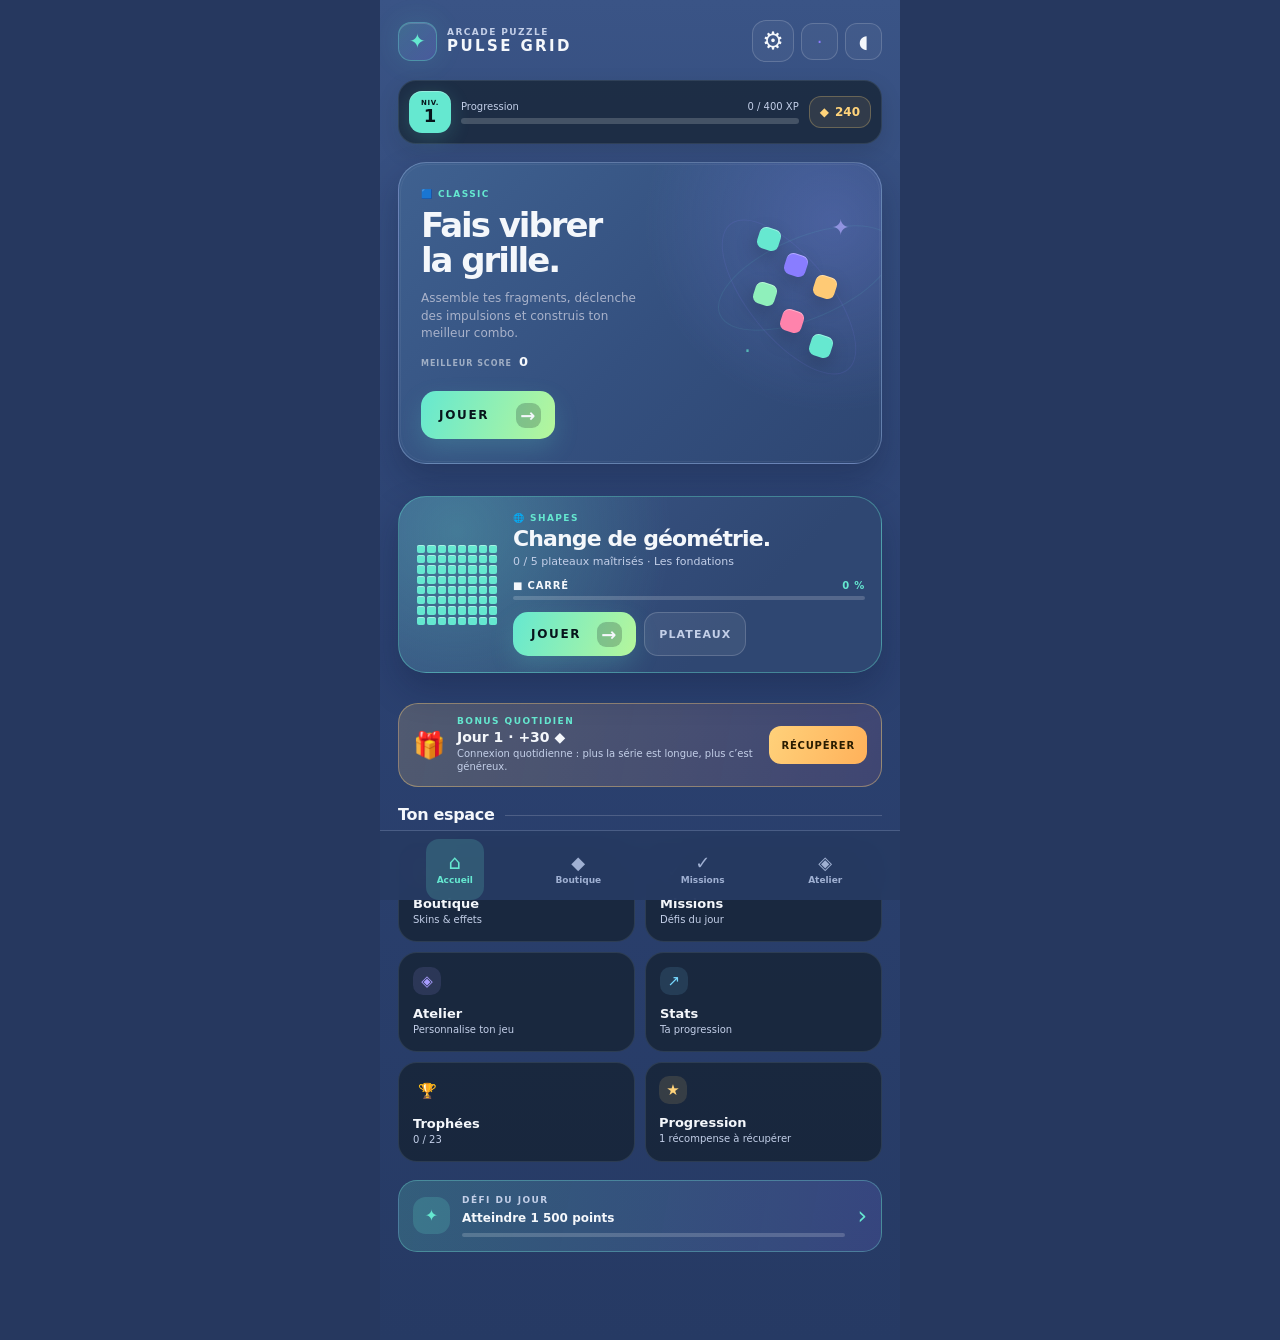
==== commit e2eb5c37: "Add files via upload" ====
--- a/index.html
+++ b/index.html
@@ -3,7 +3,16 @@
 <head>
   <meta charset="UTF-8" />
   <meta name="viewport" content="width=device-width, initial-scale=1, viewport-fit=cover, user-scalable=no" />
-  <meta name="theme-color" content="#080b18" />
+  <meta name="theme-color" content="#2a3c63" />
+  <meta name="description" content="Pulse Grid : puzzle arcade de placement de blocs, modes Classic et Shapes, 100 % hors ligne." />
+  <meta name="mobile-web-app-capable" content="yes" />
+  <meta name="apple-mobile-web-app-capable" content="yes" />
+  <meta name="apple-mobile-web-app-title" content="Pulse Grid" />
+  <meta name="apple-mobile-web-app-status-bar-style" content="black-translucent" />
+  <meta name="format-detection" content="telephone=no" />
+  <link rel="manifest" href="manifest.webmanifest" />
+  <link rel="icon" type="image/png" sizes="64x64" href="icons/favicon-64.png" />
+  <link rel="apple-touch-icon" href="icons/apple-touch-icon.png" />
   <title>Pulse Grid</title>
   <link rel="stylesheet" href="style.css" />
 </head>
@@ -26,6 +35,7 @@
             </div>
           </div>
           <div class="topbar-actions" aria-label="Réglages audio">
+            <button class="icon-button" data-route="settings" aria-label="Paramètres"><span>⚙</span></button>
             <button class="icon-button audio-toggle music-toggle" data-action="toggle-music" aria-label="Activer ou couper la musique"><span id="music-icon">♫</span></button>
             <button class="icon-button audio-toggle" data-action="toggle-sound" aria-label="Activer ou couper les effets sonores"><span id="sound-icon">◖</span></button>
           </div>
@@ -40,17 +50,11 @@
             </div>
             <div class="currency-pill"><span class="coin-icon">◆</span><strong id="home-coins">240</strong></div>
           </div>
-          <div class="audio-preferences" aria-label="Réglages audio">
-            <button class="audio-preference" data-action="toggle-sound"><span>EFFETS</span><strong id="sound-label">ON</strong></button>
-            <button class="audio-preference" data-action="toggle-music"><span>MUSIQUE</span><strong id="music-label">OFF</strong></button>
-            <label class="volume-preference"><span>VOLUME</span><input id="volume-control" type="range" min="0" max="100" step="1" value="72" aria-label="Volume des effets sonores" /><output id="volume-label">72%</output></label>
-          </div>
-
           <article class="hero-card">
             <div class="hero-orbit orbit-one"></div>
             <div class="hero-orbit orbit-two"></div>
             <div class="hero-copy">
-              <span class="eyebrow accent">MODE CLASSIQUE</span>
+              <span class="eyebrow accent">🟦 CLASSIC</span>
               <h2>Fais vibrer<br />la grille.</h2>
               <p>Assemble tes fragments, déclenche des impulsions et construis ton meilleur combo.</p>
               <div class="hero-record"><span>MEILLEUR SCORE</span><strong id="home-best">0</strong></div>
@@ -61,6 +65,35 @@
               <span class="hero-tile tile-d"></span><span class="hero-tile tile-e"></span><span class="hero-tile tile-f"></span>
               <span class="hero-spark spark-a">✦</span><span class="hero-spark spark-b">·</span>
             </div>
+          </article>
+
+          <article id="resume-card" class="resume-card hidden">
+            <div class="resume-icon">▶</div>
+            <div class="resume-copy"><span class="eyebrow accent">PARTIE EN COURS</span><strong id="resume-card-text">CLASSIC</strong></div>
+            <button class="primary-button resume-button" data-action="resume-run"><span>REPRENDRE</span><b>→</b></button>
+          </article>
+
+          <article id="shapes-card" class="shapes-card">
+            <div id="shapes-card-visual" class="shapes-card-visual" aria-hidden="true"></div>
+            <div class="shapes-card-copy">
+              <span class="eyebrow accent">🌐 SHAPES</span>
+              <h2>Change de géométrie.</h2>
+              <p id="shapes-card-text">0 / 5 plateaux maîtrisés</p>
+              <div class="shapes-card-progress">
+                <div class="row-between"><span id="shapes-card-board">■ CARRÉ</span><b id="shapes-card-pct">0 %</b></div>
+                <div class="mini-progress"><span id="shapes-card-fill"></span></div>
+              </div>
+              <div class="shapes-card-actions">
+                <button class="primary-button shapes-play" data-action="play-shapes"><span>JOUER</span><b>→</b></button>
+                <button class="ghost-button" data-route="shapes">PLATEAUX</button>
+              </div>
+            </div>
+          </article>
+
+          <article id="daily-bonus" class="daily-bonus">
+            <div class="daily-bonus-icon">🎁</div>
+            <div class="daily-bonus-copy"><span class="eyebrow accent">BONUS QUOTIDIEN</span><strong id="daily-bonus-title">Jour 1</strong><small id="daily-bonus-text"></small></div>
+            <button id="daily-bonus-button" class="daily-bonus-button" data-action="claim-daily">RÉCUPÉRER</button>
           </article>
 
           <div class="section-heading"><h2>Ton espace</h2><span class="section-line"></span></div>
@@ -69,6 +102,7 @@
             <button class="quick-card missions-card" data-route="missions"><span class="quick-icon">✓</span><span>Missions</span><small id="home-mission-count">0 à réclamer</small></button>
             <button class="quick-card style-card" data-route="collection"><span class="quick-icon">◈</span><span>Atelier</span><small>Personnalise ton jeu</small></button>
             <button class="quick-card stats-card" data-route="stats"><span class="quick-icon">↗</span><span>Stats</span><small>Ta progression</small></button>
+            <button class="quick-card trophies-card" data-route="trophies"><span class="quick-icon">🏆</span><span>Trophées</span><small id="home-trophy-count">0 / 23</small></button>
             <button class="quick-card progression-card" data-route="progression"><span class="quick-icon">★</span><span>Progression</span><small id="home-progression-next">Route des récompenses</small></button>
           </div>
 
@@ -90,6 +124,12 @@
         <div class="game-content">
           <div class="combo-row"><span id="game-message">Choisis un fragment et fais-le glisser.</span><span id="combo-badge" class="combo-badge hidden">COMBO ×<b>0</b></span></div>
           <div class="charge-row" aria-label="Charge Pulse"><div class="charge-copy"><b>CHARGE PULSE</b><small id="charge-message">Dissous des lignes pour charger une rafale.</small></div><div class="charge-track"><span id="charge-fill"></span></div><strong id="charge-value">0%</strong></div>
+          <div id="shape-hud" class="shape-hud hidden" aria-label="Maîtrise du plateau">
+            <span id="shape-hud-icon" class="shape-hud-icon">■</span>
+            <b id="shape-hud-name">CARRÉ</b>
+            <div class="shape-hud-track"><span id="shape-hud-fill"></span></div>
+            <strong id="shape-hud-pct">0%</strong>
+          </div>
           <div id="board-wrap" class="board-wrap">
             <div id="board" class="board" role="grid" aria-label="Grille de jeu"></div>
             <div id="fx-layer" class="fx-layer" aria-hidden="true"></div>
@@ -113,6 +153,68 @@
         </div>
       </section>
 
+      <section id="screen-settings" class="screen" aria-labelledby="settings-title">
+        <header class="subpage-topbar"><button class="icon-button" data-route="home" aria-label="Retour">‹</button><div><div class="eyebrow">PERSONNALISE TON EXPÉRIENCE</div><h1 id="settings-title">Paramètres</h1></div><div class="header-symbol">⚙</div></header>
+        <div class="page-content subpage-content settings-page">
+
+          <section class="settings-group" aria-label="Audio">
+            <h2 class="settings-title">Audio</h2>
+            <button class="setting-row" data-action="toggle-sound"><span class="setting-copy"><b>Effets sonores</b><small>Poses, lignes, combos, récompenses</small></span><strong id="sound-label">ON</strong><span class="switch"></span></button>
+            <button class="setting-row" data-action="toggle-music"><span class="setting-copy"><b>Musique d'ambiance</b><small>Nappes calmes générées en direct</small></span><strong id="music-label">OFF</strong><span class="switch"></span></button>
+            <div class="setting-row setting-slider"><span class="setting-copy"><b>Volume</b><small>Effets et musique</small></span><input id="volume-control" type="range" min="0" max="100" step="1" value="72" aria-label="Volume" /><output id="volume-label">72%</output></div>
+            <button class="setting-row setting-action" data-action="test-sound"><span class="setting-copy"><b>Tester le son</b><small>Joue un petit jingle pour régler le volume</small></span><span class="setting-go">▶</span></button>
+          </section>
+
+          <section class="settings-group" aria-label="Affichage">
+            <h2 class="settings-title">Affichage</h2>
+            <button class="setting-row" data-action="toggle-theme"><span class="setting-copy"><b>Fond clair</b><small>Désactivé : thème sombre d'origine</small></span><strong id="theme-label">CLAIR</strong><span class="switch"></span></button>
+            <button class="setting-row" data-action="toggle-motion"><span class="setting-copy"><b>Réduire les animations</b><small>Moins de mouvement, utile sur un téléphone lent</small></span><strong id="motion-label">OFF</strong><span class="switch"></span></button>
+            <button class="setting-row" data-action="toggle-tip"><span class="setting-copy"><b>Astuce en jeu</b><small>Rappel sous les fragments</small></span><strong id="tip-label">ON</strong><span class="switch"></span></button>
+          </section>
+
+          <section class="settings-group" aria-label="Jeu">
+            <h2 class="settings-title">Jeu</h2>
+            <button class="setting-row" data-action="toggle-haptics"><span class="setting-copy"><b>Vibrations</b><small>Retour haptique à chaque action</small></span><strong id="haptics-label">ON</strong><span class="switch"></span></button>
+          </section>
+
+          <section class="settings-group" aria-label="Application">
+            <h2 class="settings-title">Application</h2>
+            <button id="install-row" class="setting-row setting-action" data-action="install-app"><span class="setting-copy"><b>Installer l'application</b><small id="install-hint">Plein écran et hors ligne</small></span><span class="setting-go">⬇</span></button>
+            <button class="setting-row setting-action" data-action="open-tutorial"><span class="setting-copy"><b>Comment jouer</b><small>Revoir le tutoriel</small></span><span class="setting-go">?</span></button>
+          </section>
+
+          <section class="settings-group" aria-label="Données">
+            <h2 class="settings-title">Sauvegarde &amp; données</h2>
+            <p class="settings-note">Ta progression est enregistrée sur cet appareil. Exporte-la pour la garder en sécurité ou la transférer sur un autre téléphone.</p>
+            <div class="settings-buttons">
+              <button class="ghost-button" data-action="export-save">EXPORTER</button>
+              <button class="ghost-button" data-action="copy-save">COPIER</button>
+              <button class="ghost-button" data-action="import-save">IMPORTER</button>
+            </div>
+            <input id="import-file" type="file" accept="application/json,.json" hidden />
+          </section>
+
+          <section class="settings-group danger" aria-label="Réinitialisation">
+            <h2 class="settings-title">Réinitialisation</h2>
+            <button class="setting-row setting-action" data-action="reset-classic"><span class="setting-copy"><b>Remettre Classic à zéro</b><small>Meilleur score et statistiques Classic</small></span><span class="setting-go">↺</span></button>
+            <button class="setting-row setting-action" data-action="reset-shapes"><span class="setting-copy"><b>Remettre Shapes à zéro</b><small>Plateaux maîtrisés et progression Shapes</small></span><span class="setting-go">↺</span></button>
+            <button class="setting-row setting-action" data-action="reset-all"><span class="setting-copy"><b>Tout effacer</b><small>Niveau, pièces, objets, missions, tout</small></span><span class="setting-go">⚠</span></button>
+          </section>
+
+          <p class="settings-about"><b>PULSE GRID</b> · version <span id="settings-version">4.0</span><br /><span id="settings-summary"></span></p>
+        </div>
+      </section>
+
+      <section id="screen-trophies" class="screen" aria-labelledby="trophies-title">
+        <header class="subpage-topbar"><button class="icon-button" data-route="home" aria-label="Retour">‹</button><div><div class="eyebrow">TES EXPLOITS</div><h1 id="trophies-title">Trophées</h1></div><div class="header-symbol">🏆</div></header>
+        <div class="page-content subpage-content"><div id="trophies-content"></div></div>
+      </section>
+
+      <section id="screen-shapes" class="screen" aria-labelledby="shapes-title">
+        <header class="subpage-topbar"><button class="icon-button" data-route="home">‹</button><div><div class="eyebrow">AVENTURE GÉOMÉTRIQUE</div><h1 id="shapes-title">Shapes</h1></div><div class="header-symbol">◇</div></header>
+        <div class="page-content subpage-content"><div id="shapes-content"></div></div>
+      </section>
+
       <section id="screen-shop" class="screen" aria-labelledby="shop-title">
         <header class="subpage-topbar"><button class="icon-button" data-route="home">‹</button><div><div class="eyebrow">PERSONNALISE TON UNIVERS</div><h1 id="shop-title">Boutique</h1></div><div class="currency-pill"><span class="coin-icon">◆</span><strong id="shop-coins">0</strong></div></header>
         <div class="page-content subpage-content">
--- a/style.css
+++ b/style.css
@@ -94,7 +94,7 @@
 .charge-row { display: flex; align-items: center; gap: 9px; width: min(100%, 430px); min-height: 30px; margin-bottom: 7px; padding: 0 4px; }.charge-copy { min-width: 103px; }.charge-copy b { display: block; color: var(--muted); font-size: 8px; letter-spacing: .12em; }.charge-copy small { display: block; overflow: hidden; max-width: 170px; margin-top: 3px; color: var(--faint); font-size: 8px; text-overflow: ellipsis; white-space: nowrap; }.charge-track { flex: 1; height: 7px; overflow: hidden; border-radius: 99px; background: rgba(255,255,255,.08); box-shadow: inset 0 1px rgba(0,0,0,.18); }.charge-track span { display: block; width: 0; height: 100%; border-radius: inherit; background: linear-gradient(90deg, var(--skin-secondary), var(--skin-primary)); box-shadow: 0 0 10px var(--skin-primary); transition: width .38s cubic-bezier(.2,.8,.2,1); }.charge-track span.ready { background: linear-gradient(90deg, #ffd17a, #fff2a8); box-shadow: 0 0 14px #ffd17a; animation: charge-ready 1s ease-in-out infinite; }.charge-row > strong { min-width: 33px; color: var(--skin-primary); font-size: 9px; text-align: right; }.charge-row > strong.ready { color: var(--warning); animation: charge-text 1s ease-in-out infinite; }
 @keyframes charge-ready { 50% { filter: brightness(1.35); transform: scaleX(1.02); } } @keyframes charge-text { 50% { transform: scale(1.08); } }
 
-.board-wrap { position: relative; width: min(91vw, 430px); aspect-ratio: 1; }.board { display: grid; grid-template-columns: repeat(8, 1fr); grid-template-rows: repeat(8, 1fr); gap: clamp(4px, 1.1vw, 7px); width: 100%; height: 100%; touch-action: none; padding: clamp(8px, 2vw, 12px); border: 2px solid rgba(146,193,255,.25); border-radius: 23px; background: linear-gradient(145deg, color-mix(in srgb, var(--board-shell) 92%, #fff 8%), var(--board-shell)); box-shadow: inset 0 1px rgba(255,255,255,.15), 0 0 0 5px rgba(8,11,24,.28), 0 0 48px var(--board-glow), 0 18px 28px rgba(0,0,0,.34); }.cell { position: relative; min-width: 0; border: 1px solid rgba(181,213,255,.08); border-radius: clamp(6px, 1.7vw, 10px); background: var(--cell-bg); box-shadow: inset 0 1px rgba(255,255,255,.09), inset 0 -2px 5px rgba(4,10,24,.16); transition: background .14s, transform .16s, opacity .16s, box-shadow .2s; }.cell.filled { background: linear-gradient(135deg, var(--piece-primary, var(--skin-primary)), var(--piece-secondary, var(--skin-secondary))); box-shadow: inset 0 1px rgba(255,255,255,.6), inset -3px -4px 8px rgba(7,20,27,.16), 0 3px 12px var(--piece-soft, var(--skin-soft)); animation: none; }.cell.filled::after { content: ""; position: absolute; width: 35%; height: 18%; top: 13%; left: 17%; border-radius: 99px; background: rgba(255,255,255,.35); transform: rotate(-24deg); }.cell.near-line:not(.filled) { background: rgba(101,232,208,.12); background: color-mix(in srgb, var(--skin-primary) 16%, var(--cell-bg)); box-shadow: inset 0 0 0 1px var(--skin-soft); }.cell.filled.near-line { box-shadow: inset 0 1px rgba(255,255,255,.62), 0 0 15px var(--piece-soft, var(--skin-soft)); }.cell.preview-valid { background: rgba(101,232,208,.3); box-shadow: inset 0 0 0 2px rgba(101,232,208,.7); transition: none; }.cell.preview-invalid { background: rgba(255,127,158,.25); box-shadow: inset 0 0 0 2px rgba(255,127,158,.7); transition: none; }.cell.landing { animation: cell-land .22s cubic-bezier(.16,.82,.25,1) var(--landing-delay,0ms) both; will-change: transform, opacity; }.cell.clearing { animation: cell-clear .22s ease var(--clear-delay, 0ms) forwards !important; will-change: transform, opacity; }
+.board-wrap { --bw: min(91vw, 430px); position: relative; width: calc(var(--bw) * var(--bk, 1)); aspect-ratio: var(--bar, 1); }.board { display: grid; grid-template-columns: repeat(var(--cols, 8), 1fr); grid-template-rows: repeat(var(--rows, 8), 1fr); gap: clamp(4px, 1.1vw, 7px); width: 100%; height: 100%; touch-action: none; padding: clamp(8px, 2vw, 12px); border: 2px solid rgba(146,193,255,.25); border-radius: 23px; background: linear-gradient(145deg, color-mix(in srgb, var(--board-shell) 92%, #fff 8%), var(--board-shell)); box-shadow: inset 0 1px rgba(255,255,255,.15), 0 0 0 5px rgba(8,11,24,.28), 0 0 48px var(--board-glow), 0 18px 28px rgba(0,0,0,.34); }.cell { position: relative; min-width: 0; border: 1px solid rgba(181,213,255,.08); border-radius: clamp(6px, 1.7vw, 10px); background: var(--cell-bg); box-shadow: inset 0 1px rgba(255,255,255,.09), inset 0 -2px 5px rgba(4,10,24,.16); transition: background .14s, transform .16s, opacity .16s, box-shadow .2s; }.cell.filled { background: linear-gradient(135deg, var(--piece-primary, var(--skin-primary)), var(--piece-secondary, var(--skin-secondary))); box-shadow: inset 0 1px rgba(255,255,255,.6), inset -3px -4px 8px rgba(7,20,27,.16), 0 3px 12px var(--piece-soft, var(--skin-soft)); animation: none; }.cell.filled::after { content: ""; position: absolute; width: 35%; height: 18%; top: 13%; left: 17%; border-radius: 99px; background: rgba(255,255,255,.35); transform: rotate(-24deg); }.cell.near-line:not(.filled) { background: rgba(101,232,208,.12); background: color-mix(in srgb, var(--skin-primary) 16%, var(--cell-bg)); box-shadow: inset 0 0 0 1px var(--skin-soft); }.cell.filled.near-line { box-shadow: inset 0 1px rgba(255,255,255,.62), 0 0 15px var(--piece-soft, var(--skin-soft)); }.cell.preview-valid { background: rgba(101,232,208,.3); box-shadow: inset 0 0 0 2px rgba(101,232,208,.7); transition: none; }.cell.preview-invalid { background: rgba(255,127,158,.25); box-shadow: inset 0 0 0 2px rgba(255,127,158,.7); transition: none; }.cell.landing { animation: cell-land .22s cubic-bezier(.16,.82,.25,1) var(--landing-delay,0ms) both; will-change: transform, opacity; }.cell.clearing { animation: cell-clear .22s ease var(--clear-delay, 0ms) forwards !important; will-change: transform, opacity; }
 @keyframes cell-pop { from { transform: scale(.65); opacity: .2; } to { transform: scale(1); opacity: 1; } } @keyframes cell-land { 0% { transform: scale(.62); opacity: .3; filter: brightness(1); } 50% { transform: scale(1.14); opacity: 1; filter: brightness(1.3); } 100% { transform: scale(1); filter: brightness(1); } } @keyframes cell-clear { 30% { transform: scale(1.12); background: #fff; } 100% { transform: scale(.2); opacity: 0; } }
 .fx-layer { position: absolute; inset: 0; pointer-events: none; overflow: hidden; border-radius: 23px; }.fx-particle { position: absolute; width: 8px; height: 8px; border-radius: 3px; background: var(--skin-primary); animation: particle-fly .65s cubic-bezier(.15,.7,.2,1) forwards; }.fx-particle.round { border-radius: 50%; background: var(--warning); }.fx-particle.ring { width: 16px; height: 16px; border: 2px solid var(--skin-primary); background: transparent; border-radius: 50%; animation-name: ring-fly; }.fx-particle.pulse-particle { width: 11px; height: 11px; border-radius: 50%; background: #fff2a8; box-shadow: 0 0 14px var(--warning), 0 0 25px var(--skin-primary); animation-duration: .95s; }.fx-particle.nova-particle { width: 10px; height: 10px; border-radius: 50%; background: #fff2b3; box-shadow: 0 0 8px #fff, 0 0 20px var(--warning); animation-name: nova-fly; animation-duration: .42s; }.fx-particle.magnet-particle { width: 12px; height: 12px; border: 2px solid var(--skin-primary); border-radius: 50%; background: transparent; box-shadow: 0 0 12px var(--skin-primary); animation-name: magnet-fly; animation-duration: .7s; }
 @keyframes particle-fly { from { opacity: 1; transform: translate(0,0) rotate(0) scale(1); } to { opacity: 0; transform: translate(var(--dx),var(--dy)) rotate(130deg) scale(.2); } } @keyframes nova-fly { 0% { opacity: 0; transform: translate(0,0) scale(.2); } 22% { opacity: 1; transform: translate(0,0) scale(1.25); } 100% { opacity: 0; transform: translate(var(--dx),var(--dy)) scale(.1); } } @keyframes magnet-fly { from { opacity: 1; transform: translate(var(--dx),var(--dy)) scale(1.8); } to { opacity: 0; transform: translate(0,0) scale(.25); } } @keyframes ring-fly { from { opacity: .9; transform: translate(-50%,-50%) scale(.3); } to { opacity: 0; transform: translate(calc(-50% + var(--dx)), calc(-50% + var(--dy))) scale(2.8); } }
@@ -132,7 +132,7 @@
 @keyframes panel-rise { from { opacity: 0; transform: translateY(10px); } to { opacity: 1; transform: translateY(0); } }
 
 @media (max-height: 700px) {
-  .hero-card { min-height: 218px; }.hero-copy { padding-top: 20px; }.hero-copy h2 { font-size: 29px; }.primary-button { margin-top: 14px; }.board-wrap { width: min(82vw, 370px); }.booster-bar { margin-top: 5px; }.booster-button { min-height: 42px; padding: 5px 6px; }.booster-info small { display: none; }.piece-item { min-height: 86px; }.game-subbar { margin-top: 9px; }.game-tip { margin-top: 7px; }
+  .hero-card { min-height: 218px; }.hero-copy { padding-top: 20px; }.hero-copy h2 { font-size: 29px; }.primary-button { margin-top: 14px; }.board-wrap { --bw: min(82vw, 370px); }.booster-bar { margin-top: 5px; }.booster-button { min-height: 42px; padding: 5px 6px; }.booster-info small { display: none; }.piece-item { min-height: 86px; }.game-subbar { margin-top: 9px; }.game-tip { margin-top: 7px; }
 }
 @media (max-width: 350px) {
   .screen { padding-right: 13px; padding-left: 13px; }.hero-copy { padding-left: 17px; }.hero-copy h2 { font-size: 29px; }.hero-copy p { font-size: 11px; }.tile-a { right: 80px; }.tile-b { right: 53px; }.tile-c { right: 25px; }.tile-d { right: 82px; }.tile-e { right: 55px; }.tile-f { right: 27px; }.piece-shape { transform: scale(.85); }.catalog-card { padding: 11px; }.catalog-preview { margin-left: -11px; margin-right: -11px; }.catalog-card p { font-size: 9px; }.tab-button { font-size: 9px; padding-left: 2px; padding-right: 2px; }.booster-info b { font-size: 8px; }.booster-symbol { flex-basis: 23px; width: 23px; height: 23px; }
@@ -733,3 +733,334 @@
 .collection-section .cos-card h3 { margin: 0; color: var(--text); font-size: 15px; letter-spacing: -.025em; text-transform: none; }
 
 .collection-hero .mini-board { width: 92px; --k: .45; }
+
+/* =========================================================
+   CALIBRATION VISUELLE — LISIBILITÉ MOBILE
+   Palette : fond graphite discret / grille bleu ardoise / blocs
+   lumineux / informations critiques ivoire, ambre et menthe.
+   Aucun layout ni comportement n'est modifié ici.
+   ========================================================= */
+:root {
+  --bg: #070b13;
+  --bg-soft: #0b111c;
+  --panel: #101925;
+  --panel-2: #172434;
+  --line: rgba(184, 211, 228, .13);
+  --text: #f4f7fb;
+  --muted: #9aa9bc;
+  --faint: #66768c;
+  --good: #8de6bd;
+  --warning: #ffd37a;
+  --danger: #ff879f;
+  --cell-bg: #223445;
+  --board-shell: #142331;
+  --board-glow: rgba(101, 232, 208, .14);
+}
+
+html, body { background: var(--bg); }
+body::before { background: radial-gradient(circle, rgba(71, 101, 148, .13), transparent 68%); opacity: .65; }
+body::after { background: radial-gradient(circle, rgba(40, 142, 139, .08), transparent 68%); opacity: .55; }
+.app-shell { background: linear-gradient(180deg, #0a1019, #070b13 78%, #060910); }
+
+/* Les panneaux restent présents mais cessent de concurrencer la grille. */
+.player-strip, .quick-card, .daily-card, .audio-preferences, .catalog-card, .mission-card, .stat-box { background: rgba(20, 32, 47, .72); border-color: rgba(184, 211, 228, .12); }
+.player-strip { box-shadow: 0 8px 22px rgba(0,0,0,.12); }
+.quick-card:hover, .catalog-card:hover { background: rgba(27, 42, 59, .86); border-color: rgba(184, 211, 228, .22); }
+.hero-card { border-color: rgba(129, 165, 202, .26); background: radial-gradient(circle at 90% 20%, rgba(108, 119, 190, .13), transparent 34%), linear-gradient(135deg, #162535 0%, #101b29 54%, #0d1723 100%); box-shadow: 0 18px 42px rgba(0,0,0,.25); }
+.hero-orbit { opacity: .55; }.hero-spark { opacity: .68; }
+.daily-card { border-color: rgba(101, 232, 208, .16); background: linear-gradient(100deg, rgba(53, 115, 111, .14), rgba(58, 64, 116, .10)); }
+.bottom-nav { border-top-color: rgba(184,211,228,.14); background: rgba(7, 12, 20, .96); }
+
+/* La grille est un repère net, mais pas une source de lumière concurrente. */
+.board { border-color: rgba(185, 220, 235, .34); background: linear-gradient(145deg, rgba(255,255,255,.035), rgba(0,0,0,.08)), var(--board-shell); box-shadow: inset 0 1px rgba(255,255,255,.13), 0 0 0 5px rgba(3,8,14,.42), 0 0 32px var(--board-glow), 0 18px 28px rgba(0,0,0,.38); }
+.cell { background: linear-gradient(145deg, rgba(255,255,255,.055), rgba(0,0,0,.08)), var(--cell-bg); border-color: rgba(190, 218, 232, .17); box-shadow: inset 0 1px rgba(255,255,255,.10), inset 0 -3px 6px rgba(3,10,17,.28); }
+.cell.filled { border-color: rgba(255,255,255,.25); box-shadow: inset 0 1px rgba(255,255,255,.62), inset -3px -4px 8px rgba(7,20,27,.18), 0 3px 12px var(--piece-soft, var(--skin-soft)); }
+.cell.preview-valid { background: rgba(105, 239, 207, .32); border-color: rgba(191, 255, 232, .82); box-shadow: inset 0 0 0 2px rgba(183,255,229,.72), 0 0 12px rgba(101,232,208,.25); }
+.cell.preview-invalid { background: rgba(255, 112, 139, .22); border-color: rgba(255, 175, 190, .70); box-shadow: inset 0 0 0 2px rgba(255, 127, 158, .68); }
+.cell.near-line:not(.filled) { background: linear-gradient(145deg, rgba(255, 211, 122, .20), rgba(255, 211, 122, .08)), var(--cell-bg); border-color: rgba(255, 218, 140, .62); box-shadow: inset 0 0 0 1px rgba(255, 218, 140, .46), 0 0 8px rgba(255, 209, 122, .12); }
+.cell.filled.near-line { border-color: rgba(255, 235, 170, .72); box-shadow: inset 0 1px rgba(255,255,255,.72), 0 0 16px var(--piece-soft, var(--skin-soft)), 0 0 0 1px rgba(255,209,122,.34); }
+[data-skin] .cell.filled.near-line { outline-color: rgba(255, 231, 165, .75); }
+[data-board] .cell:not(.filled):not(.preview-valid):not(.preview-invalid) { background-color: rgba(27, 44, 59, .68); border-color: rgba(190,218,232,.18); }
+
+/* Les informations critiques utilisent une hiérarchie stable. */
+.game-stat span, .charge-copy b { color: #aebaca; }
+.game-stat strong { color: #f7f9fc; text-shadow: 0 2px 12px rgba(0,0,0,.35); }
+.game-stat.best strong { color: #ffdb8b; text-shadow: 0 0 14px rgba(255,211,122,.18); }
+.combo-row { color: #aebaca; }.combo-badge { color: #1d1b13; background: linear-gradient(110deg, #ffd37a, #ffe6a5); box-shadow: 0 4px 18px rgba(255,211,122,.25); }
+.game-subbar strong { color: #dce5ef; }.game-tip { color: #8f9eb2; }
+.charge-track { background: rgba(201, 222, 235, .11); }.charge-track span { background: linear-gradient(90deg, #8d82f2, var(--skin-primary)); }.charge-row > strong { color: #bdf5df; }
+.currency-pill { border-color: rgba(255,211,122,.27); background: rgba(255,211,122,.09); }
+.level-badge { box-shadow: 0 5px 20px var(--skin-soft), inset 0 1px rgba(255,255,255,.3); }
+
+/* Les effets restent intenses uniquement au moment où ils se produisent. */
+.score-pop.place { text-shadow: 0 2px 10px rgba(0,0,0,.62); }.score-pop.clear, .score-pop.combo, .score-pop.pulse { text-shadow: 0 0 16px currentColor, 0 2px 12px rgba(0,0,0,.65); }
+.clear-feedback-badge, .high-score-feedback { text-shadow: 0 2px 16px rgba(0,0,0,.58); }
+.toast { border-color: rgba(101,232,208,.28); background: rgba(11, 22, 32, .96); box-shadow: 0 8px 26px rgba(0,0,0,.38); }
+
+/* Contraste calme pour les cartes de boutique, missions et progression. */
+.shop-tabs, .shop-current, .booster-shop-intro, .progression-overview, .stats-level-card { border-color: rgba(184,211,228,.14); background: rgba(17, 29, 43, .82); }
+.shop-hero { border-color: rgba(101,232,208,.20); background: radial-gradient(circle at 88% 12%, rgba(117,126,200,.14), transparent 36%), linear-gradient(130deg, rgba(53,115,111,.16), rgba(58,64,116,.10)); }
+.catalog-preview { background-color: rgba(15, 26, 38, .72); }
+.item-action, .catalog-card .item-action { border: 1px solid rgba(184,211,228,.14); }.catalog-card .item-action.buy { color: #2b210f; background: linear-gradient(110deg, #ffd37a, #ffc66c); }
+.lock-label { background: rgba(7,12,20,.78); }
+.modal-backdrop { background: rgba(3,7,13,.78); }.modal-card { border-color: rgba(184,211,228,.18); background: linear-gradient(145deg, #162535, #0c141f); }
+
+/* Ajustement de lecture : le fond principal est éclairci sans rendre les blocs criards. */
+:root {
+  --bg: #101a28;
+  --bg-soft: #17263a;
+  --panel: #17283b;
+  --panel-2: #20344b;
+  --board-shell: #122435;
+  --cell-bg: #294257;
+}
+html, body { background: #101a28; }
+body::before { background: radial-gradient(circle at 82% 8%, rgba(103, 132, 187, .20), transparent 62%); opacity: .72; }
+body::after { background: radial-gradient(circle at 12% 94%, rgba(64, 169, 157, .13), transparent 60%); opacity: .68; }
+.app-shell { background: linear-gradient(180deg, #15263a 0%, #101b2a 58%, #0d1724 100%); }
+.board { background: linear-gradient(145deg, rgba(255,255,255,.045), rgba(0,0,0,.10)), var(--board-shell); }
+
+/* Contraste renforcé : le fond doit rester clairement distinct de tous les plateaux. */
+:root {
+  --bg: #1b2b3d;
+  --bg-soft: #24394f;
+  --panel: #1d3044;
+  --panel-2: #28425a;
+  --board-shell: #102333;
+  --cell-bg: #294257;
+}
+html, body { background: #1b2b3d; }
+body::before { background: radial-gradient(circle at 78% 4%, rgba(137, 183, 220, .24), transparent 62%); opacity: .82; }
+body::after { background: radial-gradient(circle at 12% 95%, rgba(79, 181, 171, .15), transparent 60%); opacity: .72; }
+.app-shell { background: linear-gradient(180deg, #294157 0%, #22374b 54%, #1b2d40 100%); }
+
+
+/* =====================================================================
+   SHAPES — plateaux géométriques, carte d'accueil, progression, transition
+   ===================================================================== */
+
+/* Cases qui n'existent pas pour le moteur : invisibles et non touchables.
+   Elles gardent leur place dans la grille, ce qui laisse le drag inchangé. */
+.cell.void { visibility: hidden; pointer-events: none; }
+
+/* Plateau non rectangulaire : plus de cadre, seule la forme apparaît. */
+.board-wrap.shaped .board { padding: clamp(2px, 1vw, 6px); border-color: transparent; background: none; box-shadow: none; }
+.board-wrap.shaped .cell:not(.filled):not(.preview-valid):not(.preview-invalid):not(.near-line) { background-color: rgba(30, 48, 66, .88); }
+.board-wrap[data-shape] { --board-glow: color-mix(in srgb, var(--shape-accent) 34%, transparent); }
+.board-wrap[data-shape]:not(.shaped) .board { border-color: color-mix(in srgb, var(--shape-accent) 48%, rgba(146,193,255,.2)); }
+.board-wrap[data-shape] .cell:not(.filled):not(.void):not(.preview-valid):not(.preview-invalid):not(.near-line) { border-color: color-mix(in srgb, var(--shape-accent) 36%, rgba(190,218,232,.12)); }
+.board-wrap[data-shape="circle"] .cell { border-radius: 42%; }
+.board-wrap[data-shape="diamond"] .cell { border-radius: 30%; }
+.board-wrap[data-shape="triangle"] .cell { border-radius: 24%; }
+
+/* Pièces de 5 cases : réduites dans la main pour rester entières (le drag mesure l'échelle réelle). */
+.piece-shape.wide { transform: scale(.82); }
+@media (max-width: 420px) { .piece-shape.wide { transform: scale(.7); } }
+
+/* HUD de maîtrise en jeu */
+.shape-hud { display: flex; align-items: center; gap: 8px; width: min(100%, 430px); min-height: 26px; margin: 0 0 6px; padding: 4px 10px; border: 1px solid color-mix(in srgb, var(--shape-accent, #65e8d0) 38%, transparent); border-radius: 12px; background: color-mix(in srgb, var(--shape-accent, #65e8d0) 9%, rgba(255,255,255,.03)); font-size: 10px; letter-spacing: .1em; }
+.shape-hud-icon { color: var(--shape-accent, #65e8d0); font-size: 13px; line-height: 1; }
+.shape-hud b { color: var(--text); font-weight: 900; }
+.shape-hud-track { flex: 1; overflow: hidden; height: 5px; border-radius: 99px; background: rgba(255,255,255,.09); }
+.shape-hud-track span { display: block; width: 0; height: 100%; border-radius: inherit; background: var(--shape-accent, #65e8d0); transition: width .35s ease; }
+.shape-hud strong { min-width: 34px; color: var(--shape-accent, #65e8d0); font-weight: 900; text-align: right; }
+
+/* Miniature d'une géométrie */
+.shape-mini { --sm-size: 64px; display: grid; flex: 0 0 auto; grid-template-columns: repeat(var(--sm-cols), 1fr); grid-template-rows: repeat(var(--sm-rows), 1fr); gap: 2px; width: calc(var(--sm-size) * var(--sm-cols) / var(--sm-max)); height: calc(var(--sm-size) * var(--sm-rows) / var(--sm-max)); }
+.shape-mini i { border-radius: 2px; background: transparent; }
+.shape-mini i.on { background: var(--sm-accent); box-shadow: inset 0 1px rgba(255,255,255,.4); }
+.shape-mini.card { --sm-size: 80px; }
+.shape-mini.big { --sm-size: 132px; gap: 3px; }
+
+/* Carte SHAPES de l'accueil */
+.shapes-card { position: relative; display: flex; align-items: center; gap: 14px; margin-top: 14px; padding: 16px; overflow: hidden; border: 1px solid color-mix(in srgb, var(--world-accent, #8b7cff) 38%, transparent); border-radius: 28px; background: radial-gradient(circle at 12% 20%, color-mix(in srgb, var(--world-accent, #8b7cff) 20%, transparent), transparent 46%), linear-gradient(135deg, #14213a, #0e1628 70%); box-shadow: 0 18px 40px rgba(0,0,0,.28); }
+.shapes-card-visual { display: grid; flex: 0 0 auto; place-items: center; width: 84px; }
+.shapes-card-copy { flex: 1; min-width: 0; }
+.shapes-card-copy h2 { margin: 3px 0 4px; font-size: 22px; line-height: 1.1; }
+.shapes-card-copy p { margin: 0 0 10px; color: var(--muted); font-size: 11px; line-height: 1.35; }
+.shapes-card-progress .row-between { align-items: baseline; margin-bottom: 5px; color: var(--text); font-size: 10px; font-weight: 800; letter-spacing: .08em; }
+.shapes-card-progress b { color: var(--world-accent, var(--skin-primary)); }
+.shapes-card .mini-progress span, .world-card .mini-progress span { background: var(--world-accent, var(--skin-primary)); }
+.shapes-card-actions { display: flex; align-items: center; gap: 8px; margin-top: 12px; }
+.shapes-card .primary-button { min-height: 44px; margin-top: 0; gap: 16px; }
+.ghost-button { min-height: 44px; padding: 0 14px; border: 1px solid var(--line); border-radius: 14px; background: rgba(255,255,255,.07); color: var(--muted); font-size: 11px; font-weight: 900; letter-spacing: .1em; transition: transform .16s; }
+.ghost-button:active { transform: scale(.95); }
+@media (max-width: 360px) { .shapes-card { flex-direction: column; align-items: flex-start; } .shapes-card-visual { width: 100%; justify-content: flex-start; } }
+
+/* Écran de progression */
+.shapes-intro { margin-bottom: 12px; padding: 16px; border: 1px solid var(--line); border-radius: 20px; background: rgba(255,255,255,.04); }
+.shapes-intro h2 { margin: 4px 0 6px; font-size: 20px; }
+.shapes-intro p { margin: 0 0 10px; color: var(--muted); font-size: 12px; line-height: 1.45; }
+.world-card { position: relative; padding: 14px; border: 1px solid var(--line); border-radius: 22px; background: rgba(255,255,255,.035); }
+.world-card.current { border-color: color-mix(in srgb, var(--world-accent) 65%, transparent); background: color-mix(in srgb, var(--world-accent) 8%, rgba(255,255,255,.035)); box-shadow: 0 0 26px color-mix(in srgb, var(--world-accent) 18%, transparent); }
+.world-card.mastered { border-color: rgba(143,240,187,.35); }
+.world-card.locked { opacity: .72; }
+.world-card.locked .shape-mini i.on { background: rgba(255,255,255,.22); box-shadow: none; }
+.world-head { display: flex; align-items: center; gap: 12px; }
+.world-head .shape-mini { --sm-size: 46px; }
+.world-title { flex: 1; min-width: 0; }
+.world-title strong { display: block; margin-top: 2px; font-size: 18px; }
+.world-badge { padding: 5px 8px; border-radius: 99px; background: rgba(255,255,255,.07); color: var(--muted); font-size: 9px; font-weight: 900; letter-spacing: .1em; white-space: nowrap; }
+.world-card.mastered .world-badge { background: rgba(143,240,187,.16); color: var(--good); }
+.world-card.current .world-badge { background: color-mix(in srgb, var(--world-accent) 22%, transparent); color: var(--world-accent); }
+.world-progress { display: flex; align-items: center; gap: 10px; margin-top: 12px; }
+.world-progress .mini-progress { flex: 1; }
+.world-progress b { min-width: 42px; color: var(--world-accent); font-size: 11px; text-align: right; }
+.world-rule { margin: 12px 0 0; color: var(--muted); font-size: 12px; line-height: 1.45; }
+.world-rule.faint { color: var(--faint); }
+.world-lock { margin: 12px 0 0; color: var(--warning); font-size: 12px; line-height: 1.4; }
+.world-actions .primary-button { width: 100%; margin-top: 12px; }
+.world-link { width: 2px; height: 16px; margin: 0 auto; background: linear-gradient(var(--line), rgba(255,255,255,.2)); }
+.objectives { display: grid; gap: 9px; margin-top: 12px; }
+.obj-row { display: flex; justify-content: space-between; gap: 8px; margin-bottom: 4px; color: var(--muted); font-size: 11px; }
+.obj-row b { color: var(--text); font-weight: 800; }
+.obj.done .obj-row span { color: var(--good); }
+.obj .mini-progress span { background: var(--world-accent, var(--skin-primary)); }
+
+/* Modales SHAPES : découverte et plateau maîtrisé */
+.intro-shape { display: grid; place-items: center; margin: 14px 0; }
+.end-shape { margin-top: 14px; padding: 12px; border: 1px solid var(--line); border-radius: 16px; background: rgba(255,255,255,.04); }
+.end-shape .row-between { color: var(--text); font-weight: 800; letter-spacing: .06em; }
+.mastery-modal .modal-actions button { padding: 0 6px; font-size: 10px; letter-spacing: .04em; }
+.morph-stage { --mm-size: 150px; display: grid; grid-template-columns: repeat(var(--mm-cols), 1fr); grid-template-rows: repeat(var(--mm-rows), 1fr); gap: 3px; width: calc(var(--mm-size) * var(--mm-cols) / var(--mm-max)); height: calc(var(--mm-size) * var(--mm-rows) / var(--mm-max)); margin: 14px auto; }
+.morph-stage i { border-radius: 3px; background: var(--ma); opacity: 0; transform: scale(.2); transition: opacity .45s ease var(--d), transform .45s cubic-bezier(.2,.9,.2,1.2) var(--d), background-color .45s ease var(--d); }
+.morph-stage i.a { opacity: 1; transform: none; box-shadow: inset 0 1px rgba(255,255,255,.4); }
+.morph-stage.go i.b { opacity: 1; transform: none; background: var(--mb); box-shadow: inset 0 1px rgba(255,255,255,.4); }
+.morph-stage.go i.a:not(.b) { opacity: 0; transform: scale(.2); }
+.morph-reveal { margin-top: 14px; padding: 12px; border: 1px solid var(--line); border-radius: 16px; background: rgba(255,255,255,.04); text-align: center; animation: morph-reveal-in .5s ease 1.3s backwards; }
+.morph-reveal small { display: block; color: var(--skin-primary); font-size: 9px; font-weight: 800; letter-spacing: .16em; }
+.morph-reveal strong { display: block; margin: 4px 0; font-size: 20px; }
+.morph-reveal p { margin: 0; color: var(--muted); font-size: 12px; line-height: 1.45; }
+@keyframes morph-reveal-in { from { opacity: 0; transform: translateY(8px); } to { opacity: 1; transform: none; } }
+
+/* Statistiques SHAPES */
+.shape-bests { display: grid; gap: 6px; margin-top: 10px; }
+.shape-best { display: flex; justify-content: space-between; padding: 10px 12px; border: 1px solid var(--line); border-radius: 12px; background: rgba(255,255,255,.035); font-size: 12px; color: var(--muted); }
+.shape-best b { color: var(--text); }
+
+@media (prefers-reduced-motion: reduce) { .morph-stage i, .morph-reveal { transition: none !important; animation: none !important; } }
+
+
+/* =====================================================================
+   THÈME CLAIR (par défaut) — fonds éclaircis, texte clair conservé.
+   Bascule « FOND » sur l'accueil : html[data-ui="dark"] = ancien thème.
+   ===================================================================== */
+html[data-ui="soft"] {
+  --bg: #26385f; --bg-soft: #2d4472; --panel: #35508a; --panel-2: #3e5c9a;
+  --line: rgba(255,255,255,.17); --muted: #c3cfe8; --faint: #9fb0d2;
+}
+html[data-ui="soft"], html[data-ui="soft"] body { background: #26385f; }
+html[data-ui="soft"] body::before { background: radial-gradient(circle, rgba(130,150,255,.34), transparent 68%); }
+html[data-ui="soft"] body::after { background: radial-gradient(circle, rgba(60,220,200,.22), transparent 68%); }
+html[data-ui="soft"] .app-shell { background: linear-gradient(180deg, #3a5486 0%, #2b4170 48%, #263a64 100%); }
+html[data-ui="soft"] .boot-screen { background: #2b4170; }
+html[data-ui="soft"] .hero-card { border-color: rgba(190,215,255,.32); background: radial-gradient(circle at 90% 20%, rgba(140,150,255,.26), transparent 38%), linear-gradient(135deg, #3f6190 0%, #34507f 54%, #2e4672 100%); box-shadow: 0 16px 34px rgba(10,20,50,.28); }
+html[data-ui="soft"] .shapes-card { background: radial-gradient(circle at 12% 20%, color-mix(in srgb, var(--world-accent, #8b7cff) 26%, transparent), transparent 48%), linear-gradient(135deg, #3b5788, #2f4772 70%); box-shadow: 0 16px 34px rgba(10,20,50,.26); }
+html[data-ui="soft"] .modal-card, html[data-ui="soft"] .pack-opening-modal { border-color: rgba(200,220,255,.3); background: linear-gradient(145deg, #3d5a8e, #2f4775); }
+html[data-ui="soft"] .modal-backdrop { background: rgba(14,22,48,.62); }
+html[data-ui="soft"] .bottom-nav { border-top-color: rgba(200,220,255,.22); background: rgba(38,58,98,.95); }
+html[data-ui="soft"] .toast { border-color: rgba(120,240,220,.4); background: rgba(48,72,120,.96); }
+html[data-ui="soft"] .daily-card { background: linear-gradient(100deg, rgba(101,232,208,.2), rgba(139,124,255,.16)); border-color: rgba(120,240,220,.32); }
+html[data-ui="soft"] .audio-preferences, html[data-ui="soft"] .catalog-card, html[data-ui="soft"] .mission-card, html[data-ui="soft"] .stat-box { background: rgba(48,72,118,.78); border-color: rgba(200,220,255,.2); }
+html[data-ui="soft"] .cell:not(.filled) { background-image: linear-gradient(145deg, rgba(255,255,255,.1), rgba(0,0,0,.04)); border-color: rgba(220,235,255,.26); }
+html[data-ui="soft"] [data-board] .cell:not(.filled):not(.preview-valid):not(.preview-invalid):not(.near-line) { background-color: rgba(88,118,170,.62); }
+html[data-ui="soft"] [data-board="night"] .cell:not(.filled):not(.preview-valid):not(.preview-invalid):not(.near-line) { background-color: #4a6b9f; }
+html[data-ui="soft"] .board { border-color: rgba(205,225,255,.5); box-shadow: inset 0 1px rgba(255,255,255,.2), 0 0 0 5px rgba(20,32,70,.3), 0 0 32px var(--board-glow), 0 14px 24px rgba(10,20,50,.3); }
+html[data-ui="soft"] .board-wrap.shaped .board { box-shadow: none; border-color: transparent; }
+html[data-ui="soft"] .piece-item { background: linear-gradient(145deg, rgba(255,255,255,.16), rgba(255,255,255,.07)); border-color: rgba(220,235,255,.24); }
+html[data-ui="soft"] .shape-hud { background: color-mix(in srgb, var(--shape-accent, #65e8d0) 14%, rgba(255,255,255,.08)); }
+html[data-ui="soft"] .world-card, html[data-ui="soft"] .shapes-intro, html[data-ui="soft"] .shape-best { background: rgba(255,255,255,.09); border-color: rgba(220,235,255,.2); }
+html[data-ui="soft"] .world-card.current { background: color-mix(in srgb, var(--world-accent) 16%, rgba(255,255,255,.08)); }
+html[data-ui="soft"] .mini-progress, html[data-ui="soft"] .xp-track { background: rgba(255,255,255,.18); }
+
+/* Bloc « Partie en cours » et bonus quotidien */
+.resume-card { display: flex; align-items: center; gap: 12px; margin-top: 12px; padding: 12px 14px; border: 1px solid rgba(120,240,220,.45); border-radius: 20px; background: linear-gradient(100deg, rgba(101,232,208,.22), rgba(139,124,255,.14)); animation: panel-rise .4s both; }
+.resume-icon { display: grid; flex: 0 0 auto; place-items: center; width: 38px; height: 38px; border-radius: 12px; color: var(--skin-contrast); background: var(--skin-primary); font-size: 14px; }
+.resume-copy { flex: 1; min-width: 0; }
+.resume-copy strong { display: block; margin-top: 2px; overflow: hidden; font-size: 13px; text-overflow: ellipsis; white-space: nowrap; }
+.resume-card .primary-button { min-height: 40px; margin-top: 0; gap: 10px; padding: 0 12px; }
+.daily-bonus { display: flex; align-items: center; gap: 12px; margin-top: 12px; padding: 12px 14px; border: 1px solid rgba(255,209,122,.4); border-radius: 20px; background: linear-gradient(100deg, rgba(255,209,122,.18), rgba(255,127,158,.1)); }
+.daily-bonus.claimed { opacity: .8; border-color: var(--line); background: rgba(255,255,255,.06); }
+.daily-bonus-icon { font-size: 26px; line-height: 1; }
+.daily-bonus-copy { flex: 1; min-width: 0; }
+.daily-bonus-copy strong { display: block; margin: 2px 0; font-size: 14px; }
+.daily-bonus-copy small { display: block; color: var(--muted); font-size: 10px; line-height: 1.35; }
+.daily-bonus-button { min-height: 38px; padding: 0 12px; border-radius: 12px; color: #2a1c00; background: linear-gradient(110deg, #ffd17a, #ffb15a); font-size: 10px; font-weight: 900; letter-spacing: .08em; }
+.daily-bonus-button:disabled { color: var(--muted); background: rgba(255,255,255,.1); cursor: default; }
+.audio-preferences .volume-preference { grid-column: 1 / -1; }
+
+
+/* =====================================================================
+   PARAMÈTRES
+   ===================================================================== */
+.settings-page { gap: 16px; padding-bottom: 24px; }
+.settings-group { display: grid; gap: 8px; }
+.settings-title { margin: 0 0 2px 2px; color: var(--muted); font-size: 10px; font-weight: 900; letter-spacing: .16em; text-transform: uppercase; }
+.settings-note { margin: 0 2px; color: var(--muted); font-size: 12px; line-height: 1.45; }
+.setting-row { display: flex; align-items: center; gap: 12px; width: 100%; min-height: 58px; padding: 10px 14px; border: 1px solid var(--line); border-radius: 16px; background: rgba(255,255,255,.055); color: var(--text); text-align: left; transition: transform .14s, background .14s; }
+button.setting-row:active { transform: scale(.985); }
+.setting-copy { display: grid; flex: 1; gap: 2px; min-width: 0; }
+.setting-copy b { font-size: 14px; font-weight: 800; }
+.setting-copy small { color: var(--muted); font-size: 11px; line-height: 1.3; }
+.setting-row > strong { color: var(--muted); font-size: 10px; font-weight: 900; letter-spacing: .08em; }
+.setting-row[aria-pressed="true"] > strong { color: var(--skin-primary); }
+.switch { position: relative; flex: 0 0 auto; width: 44px; height: 26px; border-radius: 99px; background: rgba(255,255,255,.2); transition: background .18s; }
+.switch::after { content: ""; position: absolute; top: 3px; left: 3px; width: 20px; height: 20px; border-radius: 50%; background: #fff; box-shadow: 0 1px 4px rgba(0,0,0,.35); transition: transform .18s; }
+.setting-row[aria-pressed="true"] .switch { background: var(--skin-primary); }
+.setting-row[aria-pressed="true"] .switch::after { transform: translateX(18px); }
+.setting-slider { flex-wrap: wrap; }
+.setting-slider input[type="range"] { flex: 1 1 130px; min-width: 110px; accent-color: var(--skin-primary); }
+.setting-slider output { min-width: 38px; color: var(--skin-primary); font-size: 12px; font-weight: 800; text-align: right; }
+.setting-go { display: grid; flex: 0 0 auto; place-items: center; width: 34px; height: 34px; border-radius: 11px; background: rgba(255,255,255,.09); color: var(--skin-primary); font-size: 14px; }
+.settings-buttons { display: grid; grid-template-columns: repeat(3, 1fr); gap: 8px; }
+.settings-buttons .ghost-button { min-height: 46px; padding: 0 6px; color: var(--text); }
+.settings-group.danger .setting-go { color: var(--danger); }
+.settings-group.danger .setting-row { border-color: rgba(255,127,158,.25); }
+.settings-about { margin: 4px 0 0; color: var(--faint); font-size: 11px; line-height: 1.6; text-align: center; }
+.settings-about b { color: var(--muted); letter-spacing: .12em; }
+.confirm-warn { color: var(--danger); }
+
+/* Options d'affichage */
+html[data-tip="off"] .game-tip { display: none; }
+html[data-motion="reduced"] *, html[data-motion="reduced"] *::before, html[data-motion="reduced"] *::after { animation-duration: .01ms !important; animation-delay: 0ms !important; animation-iteration-count: 1 !important; transition-duration: .01ms !important; transition-delay: 0ms !important; }
+html[data-motion="reduced"] .fx-particle, html[data-motion="reduced"] .hero-orbit { display: none; }
+html[data-ui="soft"] .setting-row, html[data-ui="soft"] .settings-group .ghost-button { background: rgba(48,72,118,.78); border-color: rgba(200,220,255,.2); }
+
+
+/* =====================================================================
+   APPLICATION MOBILE : comportements natifs, trophées, tutoriel
+   ===================================================================== */
+html { -webkit-text-size-adjust: 100%; }
+body { -webkit-user-select: none; user-select: none; -webkit-touch-callout: none; touch-action: manipulation; }
+input, textarea { -webkit-user-select: text; user-select: text; }
+button, [data-action], [data-route] { touch-action: manipulation; }
+.app-shell { padding-left: env(safe-area-inset-left); padding-right: env(safe-area-inset-right); }
+
+.share-link { display: block; width: 100%; margin-top: 12px; padding: 10px; border-radius: 12px; background: rgba(255,255,255,.07); color: var(--skin-primary); font-size: 11px; font-weight: 900; letter-spacing: .1em; }
+.share-link:active { transform: scale(.97); }
+
+.trophy-list { display: grid; gap: 8px; margin-top: 12px; }
+.trophy-card { display: flex; align-items: center; gap: 12px; padding: 11px 13px; border: 1px solid var(--line); border-radius: 16px; background: rgba(255,255,255,.045); }
+.trophy-card:not(.got) .trophy-icon { filter: grayscale(1); opacity: .55; }
+.trophy-card.got { border-color: rgba(255,209,122,.45); background: linear-gradient(100deg, rgba(255,209,122,.14), rgba(255,255,255,.04)); }
+.trophy-icon { display: grid; flex: 0 0 auto; place-items: center; width: 40px; height: 40px; border-radius: 13px; background: rgba(255,255,255,.08); font-size: 20px; }
+.trophy-main { flex: 1; min-width: 0; }
+.trophy-main strong { display: block; font-size: 13px; }
+.trophy-main small { display: block; margin: 2px 0 6px; color: var(--muted); font-size: 11px; }
+.trophy-card.got .trophy-main small { margin-bottom: 0; }
+.trophy-reward { color: var(--warning); font-size: 11px; font-weight: 900; white-space: nowrap; }
+.trophy-card.got .trophy-reward { color: var(--good); font-size: 16px; }
+html[data-ui="soft"] .trophy-card { background: rgba(48,72,118,.7); border-color: rgba(200,220,255,.2); }
+html[data-ui="soft"] .trophy-card.got { background: linear-gradient(100deg, rgba(255,209,122,.2), rgba(48,72,118,.7)); }
+
+.tuto-art { display: grid; place-items: center; margin: 14px 0 6px; }
+.tuto-grid { display: grid; grid-template-columns: repeat(var(--tg), 1fr); gap: 4px; width: 150px; padding: 8px; border-radius: 16px; background: rgba(255,255,255,.08); }
+.tuto-grid i { aspect-ratio: 1; border-radius: 6px; background: rgba(255,255,255,.1); }
+.tuto-grid .tg-a { background: linear-gradient(135deg, #65e8d0, #299bd6); }
+.tuto-grid .tg-b { background: linear-gradient(135deg, #ffadca, #ff5d91); }
+.tuto-grid .tg-x { background: linear-gradient(135deg, #ffe08a, #ff9b70); animation: tuto-blink 1.2s ease-in-out infinite; }
+@keyframes tuto-blink { 50% { opacity: .45; } }
+.tuto-dots { display: flex; justify-content: center; gap: 6px; margin-top: 12px; }
+.tuto-dots span { width: 7px; height: 7px; border-radius: 50%; background: rgba(255,255,255,.22); }
+.tuto-dots span.on { width: 20px; border-radius: 99px; background: var(--skin-primary); }
+.tutorial-modal { text-align: center; }
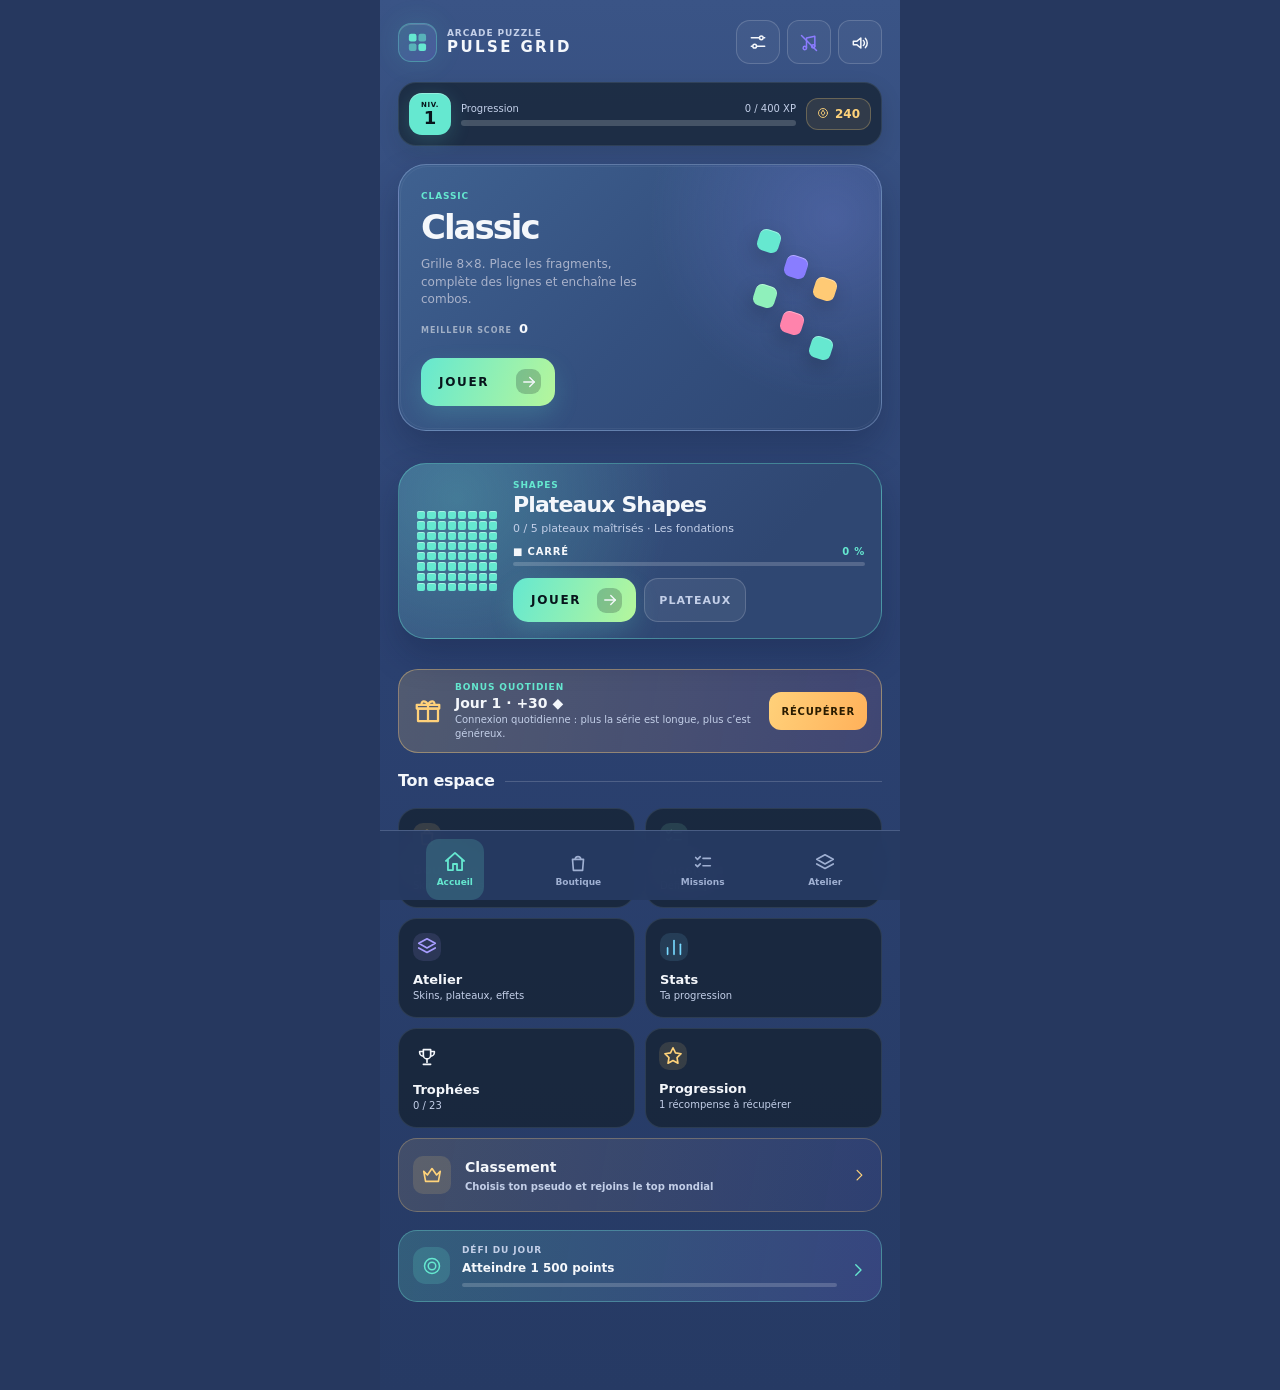
==== commit c1d19653: "Add files via upload" ====
--- a/index.html
+++ b/index.html
@@ -11,15 +11,22 @@
   <meta name="apple-mobile-web-app-status-bar-style" content="black-translucent" />
   <meta name="format-detection" content="telephone=no" />
   <link rel="manifest" href="manifest.webmanifest" />
+  <meta property="og:title" content="Pulse Grid" />
+  <meta property="og:description" content="Puzzle arcade de placement de blocs. Modes Classic et Shapes, 100 % hors ligne." />
+  <meta property="og:type" content="website" />
+  <meta property="og:image" content="icons/icon-512.png" />
+  <meta name="color-scheme" content="dark" />
   <link rel="icon" type="image/png" sizes="64x64" href="icons/favicon-64.png" />
   <link rel="apple-touch-icon" href="icons/apple-touch-icon.png" />
   <title>Pulse Grid</title>
   <link rel="stylesheet" href="style.css" />
 </head>
 <body>
+  <noscript><p style="padding:24px;font-family:sans-serif;color:#fff">Pulse Grid nécessite JavaScript pour fonctionner.</p></noscript>
   <div id="app" class="app-shell">
+    <svg width="0" height="0" style="position:absolute" aria-hidden="true" focusable="false"><defs><symbol id="i-home" viewBox="0 0 24 24"><path d="M3 11l9-8 9 8"/><path d="M5 10v10h5v-6h4v6h5V10"/></symbol><symbol id="i-shop" viewBox="0 0 24 24"><path d="M6 8h12l-1 12H7L6 8z"/><path d="M9 8a3 3 0 016 0"/></symbol><symbol id="i-tasks" viewBox="0 0 24 24"><path d="M4 6l2 2 3-3"/><path d="M4 14l2 2 3-3"/><path d="M12 7h8"/><path d="M12 15h8"/></symbol><symbol id="i-layers" viewBox="0 0 24 24"><path d="M12 3l9 5-9 5-9-5 9-5z"/><path d="M3 13l9 5 9-5"/></symbol><symbol id="i-chart" viewBox="0 0 24 24"><path d="M5 20v-7"/><path d="M12 20V5"/><path d="M19 20v-11"/></symbol><symbol id="i-trophy" viewBox="0 0 24 24"><path d="M8 4h8v6a4 4 0 01-8 0V4z"/><path d="M8 6H4v1a4 4 0 004 4"/><path d="M16 6h4v1a4 4 0 01-4 4"/><path d="M12 14v4"/><path d="M8 20h8"/></symbol><symbol id="i-sliders" viewBox="0 0 24 24"><path d="M4 7h9"/><path d="M19 7h1"/><circle cx="16" cy="7" r="2.2"/><path d="M4 17h1"/><path d="M11 17h9"/><circle cx="8" cy="17" r="2.2"/></symbol><symbol id="i-play" viewBox="0 0 24 24"><path d="M8 5l11 7-11 7V5z" fill="currentColor"/></symbol><symbol id="i-back" viewBox="0 0 24 24"><path d="M15 5l-7 7 7 7"/></symbol><symbol id="i-next" viewBox="0 0 24 24"><path d="M9 5l7 7-7 7"/></symbol><symbol id="i-arrow" viewBox="0 0 24 24"><path d="M5 12h14"/><path d="M13 6l6 6-6 6"/></symbol><symbol id="i-gift" viewBox="0 0 24 24"><path d="M4 10h16v10H4z"/><path d="M3 7h18v3H3z"/><path d="M12 7v13"/><path d="M12 7c-2-4-6-3-5 0"/><path d="M12 7c2-4 6-3 5 0"/></symbol><symbol id="i-check" viewBox="0 0 24 24"><path d="M5 12l5 5 9-10"/></symbol><symbol id="i-lock" viewBox="0 0 24 24"><path d="M6 11h12v9H6z"/><path d="M8 11V8a4 4 0 018 0v3"/></symbol><symbol id="i-coin" viewBox="0 0 24 24"><circle cx="12" cy="12" r="9"/><path d="M12 7l4 5-4 5-4-5 4-5z"/></symbol><symbol id="i-star" viewBox="0 0 24 24"><path d="M12 3l2.7 5.6 6.1.9-4.4 4.3 1 6.1L12 17l-5.4 2.9 1-6.1L3.2 9.5l6.1-.9L12 3z"/></symbol><symbol id="i-share" viewBox="0 0 24 24"><path d="M12 15V4"/><path d="M8 8l4-4 4 4"/><path d="M5 12v8h14v-8"/></symbol><symbol id="i-download" viewBox="0 0 24 24"><path d="M12 4v11"/><path d="M8 11l4 4 4-4"/><path d="M5 20h14"/></symbol><symbol id="i-reset" viewBox="0 0 24 24"><path d="M4 12a8 8 0 108-8"/><path d="M4 4v5h5"/></symbol><symbol id="i-help" viewBox="0 0 24 24"><circle cx="12" cy="12" r="9"/><path d="M9.5 9.5a2.5 2.5 0 115 .5c0 1.5-2.5 2-2.5 3.5"/><path d="M12 17.5v.01"/></symbol><symbol id="i-volume" viewBox="0 0 24 24"><path d="M4 10v4h4l5 4V6L8 10H4z"/><path d="M16 9a4 4 0 010 6"/><path d="M18.5 6.5a8 8 0 010 11"/></symbol><symbol id="i-volume-off" viewBox="0 0 24 24"><path d="M4 10v4h4l5 4V6L8 10H4z"/><path d="M17 9l5 6"/><path d="M22 9l-5 6"/></symbol><symbol id="i-music" viewBox="0 0 24 24"><path d="M9 18V6l10-2v12"/><circle cx="7" cy="18" r="2"/><circle cx="17" cy="16" r="2"/></symbol><symbol id="i-music-off" viewBox="0 0 24 24"><path d="M9 18V6l10-2v12"/><circle cx="7" cy="18" r="2"/><circle cx="17" cy="16" r="2"/><path d="M3 3l18 18"/></symbol><symbol id="i-pause" viewBox="0 0 24 24"><path d="M8 5v14"/><path d="M16 5v14"/></symbol><symbol id="i-bulb" viewBox="0 0 24 24"><path d="M9 18h6"/><path d="M10 21h4"/><path d="M12 3a6 6 0 00-4 10.5c.7.7 1 1.5 1 2.5h6c0-1 .3-1.8 1-2.5A6 6 0 0012 3z"/></symbol><symbol id="i-close" viewBox="0 0 24 24"><path d="M6 6l12 12"/><path d="M18 6L6 18"/></symbol><symbol id="i-bolt" viewBox="0 0 24 24"><path d="M13 3L5 13h6l-1 8 8-11h-6l1-7z"/></symbol><symbol id="i-flame" viewBox="0 0 24 24"><path d="M12 3c1 4 5 5 5 10a5 5 0 01-10 0c0-2 1-3 2-4 0 2 1 3 2 3 0-3-1-5 1-9z"/></symbol><symbol id="i-crown" viewBox="0 0 24 24"><path d="M3 8l4 4 5-7 5 7 4-4-2 11H5L3 8z"/></symbol><symbol id="i-calendar" viewBox="0 0 24 24"><rect x="4" y="5" width="16" height="15" rx="2"/><path d="M4 10h16"/><path d="M9 3v4"/><path d="M15 3v4"/></symbol><symbol id="i-target" viewBox="0 0 24 24"><circle cx="12" cy="12" r="9"/><circle cx="12" cy="12" r="4.5"/></symbol><symbol id="i-trend" viewBox="0 0 24 24"><path d="M4 17l6-6 4 4 7-8"/><path d="M15 7h6v6"/></symbol><symbol id="i-shapes" viewBox="0 0 24 24"><path d="M4 19l5-10 5 10H4z"/><circle cx="17" cy="8" r="3.5"/></symbol><symbol id="i-box" viewBox="0 0 24 24"><path d="M4 8l8-4 8 4v8l-8 4-8-4V8z"/><path d="M4 8l8 4 8-4"/><path d="M12 12v8"/></symbol><symbol id="i-rows" viewBox="0 0 24 24"><path d="M4 7h16"/><path d="M4 12h16"/><path d="M4 17h16"/></symbol><symbol id="i-info" viewBox="0 0 24 24"><circle cx="12" cy="12" r="9"/><path d="M12 11v6"/><path d="M12 7.5v.01"/></symbol><symbol id="i-shield" viewBox="0 0 24 24"><path d="M12 3l8 3v6c0 5-3.5 8-8 9-4.5-1-8-4-8-9V6l8-3z"/><path d="M9 12l2 2 4-4"/></symbol><symbol id="i-warn" viewBox="0 0 24 24"><path d="M12 4l9 16H3L12 4z"/><path d="M12 10v4"/><path d="M12 17v.01"/></symbol><symbol id="i-sparkle" viewBox="0 0 24 24"><path d="M12 4v5"/><path d="M12 15v5"/><path d="M4 12h5"/><path d="M15 12h5"/></symbol><symbol id="i-logo" viewBox="0 0 24 24"><rect x="3" y="3" width="8" height="8" rx="2.2" fill="currentColor" stroke="none"/><rect x="13" y="3" width="8" height="8" rx="2.2" fill="currentColor" stroke="none" opacity=".6"/><rect x="3" y="13" width="8" height="8" rx="2.2" fill="currentColor" stroke="none" opacity=".6"/><rect x="13" y="13" width="8" height="8" rx="2.2" fill="currentColor" stroke="none"/></symbol></defs></svg>
     <div id="boot-screen" class="boot-screen" aria-label="Chargement">
-      <div class="brand-mark large">✦</div>
+      <div class="brand-mark large"><svg class="ico" aria-hidden="true"><use href="#i-logo"/></svg></div>
       <div class="boot-wordmark">PULSE GRID</div>
       <div class="loader"><span></span></div>
     </div>
@@ -28,16 +35,16 @@
       <section id="screen-home" class="screen active" aria-labelledby="home-title">
         <header class="topbar home-topbar">
           <div class="brand-lockup">
-            <div class="brand-mark">✦</div>
+            <div class="brand-mark"><svg class="ico" aria-hidden="true"><use href="#i-logo"/></svg></div>
             <div>
               <div class="eyebrow">ARCADE PUZZLE</div>
               <h1 id="home-title">PULSE GRID</h1>
             </div>
           </div>
           <div class="topbar-actions" aria-label="Réglages audio">
-            <button class="icon-button" data-route="settings" aria-label="Paramètres"><span>⚙</span></button>
-            <button class="icon-button audio-toggle music-toggle" data-action="toggle-music" aria-label="Activer ou couper la musique"><span id="music-icon">♫</span></button>
-            <button class="icon-button audio-toggle" data-action="toggle-sound" aria-label="Activer ou couper les effets sonores"><span id="sound-icon">◖</span></button>
+            <button class="icon-button" data-route="settings" aria-label="Paramètres"><svg class="ico" aria-hidden="true"><use href="#i-sliders"/></svg></button>
+            <button class="icon-button audio-toggle music-toggle" data-action="toggle-music" aria-label="Activer ou couper la musique"><span id="music-icon"><svg class="ico" aria-hidden="true"><use href="#i-music"/></svg></span></button>
+            <button class="icon-button audio-toggle" data-action="toggle-sound" aria-label="Activer ou couper les effets sonores"><span id="sound-icon"><svg class="ico" aria-hidden="true"><use href="#i-volume"/></svg></span></button>
           </div>
         </header>
 
@@ -48,78 +55,79 @@
               <div class="row-between"><span>Progression</span><span id="home-xp-label">0 / 400 XP</span></div>
               <div class="xp-track"><span id="home-xp-fill"></span></div>
             </div>
-            <div class="currency-pill"><span class="coin-icon">◆</span><strong id="home-coins">240</strong></div>
+            <div class="currency-pill"><span class="coin-icon"><svg class="ico" aria-hidden="true"><use href="#i-coin"/></svg></span><strong id="home-coins">240</strong></div>
           </div>
           <article class="hero-card">
             <div class="hero-orbit orbit-one"></div>
             <div class="hero-orbit orbit-two"></div>
             <div class="hero-copy">
-              <span class="eyebrow accent">🟦 CLASSIC</span>
-              <h2>Fais vibrer<br />la grille.</h2>
-              <p>Assemble tes fragments, déclenche des impulsions et construis ton meilleur combo.</p>
+              <span class="eyebrow accent">CLASSIC</span>
+              <h2>Classic</h2>
+              <p>Grille 8×8. Place les fragments, complète des lignes et enchaîne les combos.</p>
               <div class="hero-record"><span>MEILLEUR SCORE</span><strong id="home-best">0</strong></div>
-              <button class="primary-button hero-play" data-action="play"><span>JOUER</span><b>→</b></button>
+              <button class="primary-button hero-play" data-action="play"><span>JOUER</span><b><svg class="ico" aria-hidden="true"><use href="#i-arrow"/></svg></b></button>
             </div>
             <div class="hero-visual" aria-hidden="true">
               <span class="hero-tile tile-a"></span><span class="hero-tile tile-b"></span><span class="hero-tile tile-c"></span>
               <span class="hero-tile tile-d"></span><span class="hero-tile tile-e"></span><span class="hero-tile tile-f"></span>
-              <span class="hero-spark spark-a">✦</span><span class="hero-spark spark-b">·</span>
+              
             </div>
           </article>
 
           <article id="resume-card" class="resume-card hidden">
-            <div class="resume-icon">▶</div>
+            <div class="resume-icon"><svg class="ico" aria-hidden="true"><use href="#i-play"/></svg></div>
             <div class="resume-copy"><span class="eyebrow accent">PARTIE EN COURS</span><strong id="resume-card-text">CLASSIC</strong></div>
-            <button class="primary-button resume-button" data-action="resume-run"><span>REPRENDRE</span><b>→</b></button>
+            <button class="primary-button resume-button" data-action="resume-run"><span>REPRENDRE</span><b><svg class="ico" aria-hidden="true"><use href="#i-arrow"/></svg></b></button>
           </article>
 
           <article id="shapes-card" class="shapes-card">
             <div id="shapes-card-visual" class="shapes-card-visual" aria-hidden="true"></div>
             <div class="shapes-card-copy">
-              <span class="eyebrow accent">🌐 SHAPES</span>
-              <h2>Change de géométrie.</h2>
+              <span class="eyebrow accent">SHAPES</span>
+              <h2>Plateaux Shapes</h2>
               <p id="shapes-card-text">0 / 5 plateaux maîtrisés</p>
               <div class="shapes-card-progress">
                 <div class="row-between"><span id="shapes-card-board">■ CARRÉ</span><b id="shapes-card-pct">0 %</b></div>
                 <div class="mini-progress"><span id="shapes-card-fill"></span></div>
               </div>
               <div class="shapes-card-actions">
-                <button class="primary-button shapes-play" data-action="play-shapes"><span>JOUER</span><b>→</b></button>
+                <button class="primary-button shapes-play" data-action="play-shapes"><span>JOUER</span><b><svg class="ico" aria-hidden="true"><use href="#i-arrow"/></svg></b></button>
                 <button class="ghost-button" data-route="shapes">PLATEAUX</button>
               </div>
             </div>
           </article>
 
           <article id="daily-bonus" class="daily-bonus">
-            <div class="daily-bonus-icon">🎁</div>
+            <div class="daily-bonus-icon"><svg class="ico" aria-hidden="true"><use href="#i-gift"/></svg></div>
             <div class="daily-bonus-copy"><span class="eyebrow accent">BONUS QUOTIDIEN</span><strong id="daily-bonus-title">Jour 1</strong><small id="daily-bonus-text"></small></div>
             <button id="daily-bonus-button" class="daily-bonus-button" data-action="claim-daily">RÉCUPÉRER</button>
           </article>
 
           <div class="section-heading"><h2>Ton espace</h2><span class="section-line"></span></div>
           <div class="quick-grid">
-            <button class="quick-card shop-card" data-route="shop"><span class="quick-icon">◆</span><span>Boutique</span><small>Skins & effets</small></button>
-            <button class="quick-card missions-card" data-route="missions"><span class="quick-icon">✓</span><span>Missions</span><small id="home-mission-count">0 à réclamer</small></button>
-            <button class="quick-card style-card" data-route="collection"><span class="quick-icon">◈</span><span>Atelier</span><small>Personnalise ton jeu</small></button>
-            <button class="quick-card stats-card" data-route="stats"><span class="quick-icon">↗</span><span>Stats</span><small>Ta progression</small></button>
-            <button class="quick-card trophies-card" data-route="trophies"><span class="quick-icon">🏆</span><span>Trophées</span><small id="home-trophy-count">0 / 23</small></button>
-            <button class="quick-card progression-card" data-route="progression"><span class="quick-icon">★</span><span>Progression</span><small id="home-progression-next">Route des récompenses</small></button>
+            <button class="quick-card shop-card" data-route="shop"><span class="quick-icon"><svg class="ico" aria-hidden="true"><use href="#i-shop"/></svg></span><span>Boutique</span><small>Skins et effets</small></button>
+            <button class="quick-card missions-card" data-route="missions"><span class="quick-icon"><svg class="ico" aria-hidden="true"><use href="#i-tasks"/></svg></span><span>Missions</span><small id="home-mission-count">0 à réclamer</small></button>
+            <button class="quick-card style-card" data-route="collection"><span class="quick-icon"><svg class="ico" aria-hidden="true"><use href="#i-layers"/></svg></span><span>Atelier</span><small>Skins, plateaux, effets</small></button>
+            <button class="quick-card stats-card" data-route="stats"><span class="quick-icon"><svg class="ico" aria-hidden="true"><use href="#i-chart"/></svg></span><span>Stats</span><small>Ta progression</small></button>
+            <button class="quick-card trophies-card" data-route="trophies"><span class="quick-icon"><svg class="ico" aria-hidden="true"><use href="#i-trophy"/></svg></span><span>Trophées</span><small id="home-trophy-count">0 / 23</small></button>
+            <button class="quick-card progression-card" data-route="progression"><span class="quick-icon"><svg class="ico" aria-hidden="true"><use href="#i-star"/></svg></span><span>Progression</span><small id="home-progression-next">Route des récompenses</small></button>
+            <button class="quick-card leaderboard-card" data-route="leaderboard"><span class="quick-icon"><svg class="ico" aria-hidden="true"><use href="#i-crown"/></svg></span><span class="lb-card-copy"><span>Classement</span><small id="home-leaderboard-sub">Top mondial Classic</small></span><span class="lb-card-arrow"><svg class="ico" aria-hidden="true"><use href="#i-next"/></svg></span></button>
           </div>
 
           <article class="daily-card" data-route="missions">
-            <div class="daily-icon">✦</div>
+            <div class="daily-icon"><svg class="ico" aria-hidden="true"><use href="#i-target"/></svg></div>
             <div class="daily-copy"><span class="eyebrow">DÉFI DU JOUR</span><strong id="home-mission-title">Chargement…</strong><div class="mini-progress"><span id="home-mission-fill"></span></div></div>
-            <span class="daily-arrow">›</span>
+            <span class="daily-arrow"><svg class="ico" aria-hidden="true"><use href="#i-next"/></svg></span>
           </article>
         </div>
       </section>
 
       <section id="screen-game" class="screen game-screen" aria-label="Partie en cours">
         <header class="game-topbar">
-          <button class="icon-button dark" data-action="game-home" aria-label="Retour à l'accueil">‹</button>
+          <button class="icon-button dark" data-action="game-home" aria-label="Retour à l'accueil"><svg class="ico" aria-hidden="true"><use href="#i-back"/></svg></button>
           <div class="game-stat"><span>SCORE</span><strong id="game-score">0</strong></div>
           <div class="game-stat best"><span>MEILLEUR</span><strong id="game-best">0</strong></div>
-          <button class="icon-button dark" data-action="pause" aria-label="Pause">Ⅱ</button>
+          <button class="icon-button dark" data-action="pause" aria-label="Pause"><svg class="ico" aria-hidden="true"><use href="#i-pause"/></svg></button>
         </header>
         <div class="game-content">
           <div class="combo-row"><span id="game-message">Choisis un fragment et fais-le glisser.</span><span id="combo-badge" class="combo-badge hidden">COMBO ×<b>0</b></span></div>
@@ -135,9 +143,9 @@
             <div id="fx-layer" class="fx-layer" aria-hidden="true"></div>
             <div id="clear-feedback" class="clear-feedback" aria-live="polite" aria-atomic="true" aria-hidden="true">
               <div class="clear-feedback-badge">
-                <span class="clear-feedback-star">✦</span>
+                
                 <strong id="clear-feedback-text"></strong>
-                <span class="clear-feedback-star">✦</span>
+                
                 <small id="clear-feedback-subtitle"></small>
               </div>
             </div>
@@ -146,7 +154,7 @@
               <strong id="high-score-value">0</strong>
             </div>
           </div>
-          <div class="game-subbar"><div><span class="eyebrow">FRAGMENTS</span><strong>Compose ton prochain mouvement</strong></div><button class="text-button" data-action="hint">INDICE <span>✧</span></button></div>
+          <div class="game-subbar"><div><span class="eyebrow">FRAGMENTS</span><strong>Choisis un fragment</strong></div><button class="text-button" data-action="hint"><svg class="ico" aria-hidden="true"><use href="#i-bulb"/></svg> INDICE</button></div>
           <div id="booster-bar" class="booster-bar" aria-label="Bonus disponibles en partie"></div>
           <div id="piece-tray" class="piece-tray" aria-label="Fragments disponibles"></div>
           <div class="game-tip"><span class="tip-dot"></span><span>Astuce : tu peux aussi toucher un fragment, puis toucher la grille.</span></div>
@@ -154,7 +162,7 @@
       </section>
 
       <section id="screen-settings" class="screen" aria-labelledby="settings-title">
-        <header class="subpage-topbar"><button class="icon-button" data-route="home" aria-label="Retour">‹</button><div><div class="eyebrow">PERSONNALISE TON EXPÉRIENCE</div><h1 id="settings-title">Paramètres</h1></div><div class="header-symbol">⚙</div></header>
+        <header class="subpage-topbar"><button class="icon-button" data-route="home" aria-label="Retour"><svg class="ico" aria-hidden="true"><use href="#i-back"/></svg></button><div><div class="eyebrow">PRÉFÉRENCES</div><h1 id="settings-title">Paramètres</h1></div><div class="header-symbol"><svg class="ico" aria-hidden="true"><use href="#i-sliders"/></svg></div></header>
         <div class="page-content subpage-content settings-page">
 
           <section class="settings-group" aria-label="Audio">
@@ -162,7 +170,7 @@
             <button class="setting-row" data-action="toggle-sound"><span class="setting-copy"><b>Effets sonores</b><small>Poses, lignes, combos, récompenses</small></span><strong id="sound-label">ON</strong><span class="switch"></span></button>
             <button class="setting-row" data-action="toggle-music"><span class="setting-copy"><b>Musique d'ambiance</b><small>Nappes calmes générées en direct</small></span><strong id="music-label">OFF</strong><span class="switch"></span></button>
             <div class="setting-row setting-slider"><span class="setting-copy"><b>Volume</b><small>Effets et musique</small></span><input id="volume-control" type="range" min="0" max="100" step="1" value="72" aria-label="Volume" /><output id="volume-label">72%</output></div>
-            <button class="setting-row setting-action" data-action="test-sound"><span class="setting-copy"><b>Tester le son</b><small>Joue un petit jingle pour régler le volume</small></span><span class="setting-go">▶</span></button>
+            <button class="setting-row setting-action" data-action="test-sound"><span class="setting-copy"><b>Tester le son</b><small>Joue un court son pour régler le volume</small></span><span class="setting-go"><svg class="ico" aria-hidden="true"><use href="#i-play"/></svg></span></button>
           </section>
 
           <section class="settings-group" aria-label="Affichage">
@@ -179,8 +187,8 @@
 
           <section class="settings-group" aria-label="Application">
             <h2 class="settings-title">Application</h2>
-            <button id="install-row" class="setting-row setting-action" data-action="install-app"><span class="setting-copy"><b>Installer l'application</b><small id="install-hint">Plein écran et hors ligne</small></span><span class="setting-go">⬇</span></button>
-            <button class="setting-row setting-action" data-action="open-tutorial"><span class="setting-copy"><b>Comment jouer</b><small>Revoir le tutoriel</small></span><span class="setting-go">?</span></button>
+            <button id="install-row" class="setting-row setting-action" data-action="install-app"><span class="setting-copy"><b>Installer l'application</b><small id="install-hint">Plein écran et hors ligne</small></span><span class="setting-go"><svg class="ico" aria-hidden="true"><use href="#i-download"/></svg></span></button>
+            <button class="setting-row setting-action" data-action="open-tutorial"><span class="setting-copy"><b>Comment jouer</b><small>Revoir le tutoriel</small></span><span class="setting-go"><svg class="ico" aria-hidden="true"><use href="#i-help"/></svg></span></button>
           </section>
 
           <section class="settings-group" aria-label="Données">
@@ -196,9 +204,14 @@
 
           <section class="settings-group danger" aria-label="Réinitialisation">
             <h2 class="settings-title">Réinitialisation</h2>
-            <button class="setting-row setting-action" data-action="reset-classic"><span class="setting-copy"><b>Remettre Classic à zéro</b><small>Meilleur score et statistiques Classic</small></span><span class="setting-go">↺</span></button>
-            <button class="setting-row setting-action" data-action="reset-shapes"><span class="setting-copy"><b>Remettre Shapes à zéro</b><small>Plateaux maîtrisés et progression Shapes</small></span><span class="setting-go">↺</span></button>
-            <button class="setting-row setting-action" data-action="reset-all"><span class="setting-copy"><b>Tout effacer</b><small>Niveau, pièces, objets, missions, tout</small></span><span class="setting-go">⚠</span></button>
+            <button class="setting-row setting-action" data-action="reset-classic"><span class="setting-copy"><b>Remettre Classic à zéro</b><small>Meilleur score et statistiques Classic</small></span><span class="setting-go"><svg class="ico" aria-hidden="true"><use href="#i-reset"/></svg></span></button>
+            <button class="setting-row setting-action" data-action="reset-shapes"><span class="setting-copy"><b>Remettre Shapes à zéro</b><small>Plateaux maîtrisés et progression Shapes</small></span><span class="setting-go"><svg class="ico" aria-hidden="true"><use href="#i-reset"/></svg></span></button>
+            <button class="setting-row setting-action" data-action="reset-all"><span class="setting-copy"><b>Tout effacer</b><small>Niveau, pièces, objets, missions, tout</small></span><span class="setting-go"><svg class="ico" aria-hidden="true"><use href="#i-warn"/></svg></span></button>
+          </section>
+
+          <section class="settings-group" aria-label="À propos">
+            <h2 class="settings-title">À propos</h2>
+            <button class="setting-row setting-action" data-action="open-about"><span class="setting-copy"><b>Confidentialité et crédits</b><small>Données du classement, confidentialité</small></span><span class="setting-go"><svg class="ico" aria-hidden="true"><use href="#i-shield"/></svg></span></button>
           </section>
 
           <p class="settings-about"><b>PULSE GRID</b> · version <span id="settings-version">4.0</span><br /><span id="settings-summary"></span></p>
@@ -206,17 +219,22 @@
       </section>
 
       <section id="screen-trophies" class="screen" aria-labelledby="trophies-title">
-        <header class="subpage-topbar"><button class="icon-button" data-route="home" aria-label="Retour">‹</button><div><div class="eyebrow">TES EXPLOITS</div><h1 id="trophies-title">Trophées</h1></div><div class="header-symbol">🏆</div></header>
+        <header class="subpage-topbar"><button class="icon-button" data-route="home" aria-label="Retour"><svg class="ico" aria-hidden="true"><use href="#i-back"/></svg></button><div><div class="eyebrow">SUCCÈS</div><h1 id="trophies-title">Trophées</h1></div><div class="header-symbol"><svg class="ico" aria-hidden="true"><use href="#i-trophy"/></svg></div></header>
         <div class="page-content subpage-content"><div id="trophies-content"></div></div>
       </section>
 
+      <section id="screen-leaderboard" class="screen" aria-labelledby="leaderboard-title">
+        <header class="subpage-topbar"><button class="icon-button" data-route="home" aria-label="Retour au menu"><svg class="ico" aria-hidden="true"><use href="#i-back"/></svg></button><div><div class="eyebrow">MODE CLASSIC</div><h1 id="leaderboard-title">Classement</h1></div><div class="header-symbol"><svg class="ico" aria-hidden="true"><use href="#i-crown"/></svg></div></header>
+        <div class="page-content subpage-content"><div id="leaderboard-content"></div></div>
+      </section>
+
       <section id="screen-shapes" class="screen" aria-labelledby="shapes-title">
-        <header class="subpage-topbar"><button class="icon-button" data-route="home">‹</button><div><div class="eyebrow">AVENTURE GÉOMÉTRIQUE</div><h1 id="shapes-title">Shapes</h1></div><div class="header-symbol">◇</div></header>
+        <header class="subpage-topbar"><button class="icon-button" data-route="home"><svg class="ico" aria-hidden="true"><use href="#i-back"/></svg></button><div><div class="eyebrow">MODE DE JEU</div><h1 id="shapes-title">Shapes</h1></div><div class="header-symbol"><svg class="ico" aria-hidden="true"><use href="#i-shapes"/></svg></div></header>
         <div class="page-content subpage-content"><div id="shapes-content"></div></div>
       </section>
 
       <section id="screen-shop" class="screen" aria-labelledby="shop-title">
-        <header class="subpage-topbar"><button class="icon-button" data-route="home">‹</button><div><div class="eyebrow">PERSONNALISE TON UNIVERS</div><h1 id="shop-title">Boutique</h1></div><div class="currency-pill"><span class="coin-icon">◆</span><strong id="shop-coins">0</strong></div></header>
+        <header class="subpage-topbar"><button class="icon-button" data-route="home"><svg class="ico" aria-hidden="true"><use href="#i-back"/></svg></button><div><div class="eyebrow">COSMÉTIQUES ET BONUS</div><h1 id="shop-title">Boutique</h1></div><div class="currency-pill"><span class="coin-icon"><svg class="ico" aria-hidden="true"><use href="#i-coin"/></svg></span><strong id="shop-coins">0</strong></div></header>
         <div class="page-content subpage-content">
           <div class="shop-tabs"><button class="tab-button active" data-shop-tab="themes">Thèmes</button><button class="tab-button" data-shop-tab="skins">Fragments</button><button class="tab-button" data-shop-tab="boards">Plateaux</button><button class="tab-button" data-shop-tab="effects">Impulsions</button><button class="tab-button" data-shop-tab="boosters">Bonus</button></div>
           <div id="shop-content" class="catalog-grid"></div>
@@ -224,34 +242,34 @@
       </section>
 
       <section id="screen-collection" class="screen" aria-labelledby="collection-title">
-        <header class="subpage-topbar"><button class="icon-button" data-route="home">‹</button><div><div class="eyebrow">TON STYLE</div><h1 id="collection-title">Atelier</h1></div><div class="header-symbol">◈</div></header>
+        <header class="subpage-topbar"><button class="icon-button" data-route="home"><svg class="ico" aria-hidden="true"><use href="#i-back"/></svg></button><div><div class="eyebrow">PERSONNALISATION</div><h1 id="collection-title">Atelier</h1></div><div class="header-symbol"><svg class="ico" aria-hidden="true"><use href="#i-layers"/></svg></div></header>
         <div class="page-content subpage-content"><div id="collection-content"></div></div>
       </section>
 
       <section id="screen-missions" class="screen" aria-labelledby="missions-title">
-        <header class="subpage-topbar"><button class="icon-button" data-route="home">‹</button><div><div class="eyebrow">RÉCOMPENSES QUOTIDIENNES</div><h1 id="missions-title">Missions</h1></div><div class="header-symbol">✓</div></header>
+        <header class="subpage-topbar"><button class="icon-button" data-route="home"><svg class="ico" aria-hidden="true"><use href="#i-back"/></svg></button><div><div class="eyebrow">RÉCOMPENSES QUOTIDIENNES</div><h1 id="missions-title">Missions</h1></div><div class="header-symbol"><svg class="ico" aria-hidden="true"><use href="#i-tasks"/></svg></div></header>
         <div class="page-content subpage-content">
-          <article class="mission-intro"><div class="mission-intro-icon">✦</div><div><span class="eyebrow accent">NOUVELLES MISSIONS À MINUIT</span><h2>Chaque action compte.</h2><p>Valide tes objectifs pour gagner des PulseCoins.</p></div></article>
+          <article class="mission-intro"><div class="mission-intro-icon"><svg class="ico" aria-hidden="true"><use href="#i-tasks"/></svg></div><div><span class="eyebrow accent">RENOUVELÉES À MINUIT</span><h2>Missions du jour</h2><p>Termine-les pour gagner des PulseCoins.</p></div></article>
           <div id="missions-content" class="missions-list"></div>
         </div>
       </section>
 
       <section id="screen-progression" class="screen" aria-labelledby="progression-title">
-        <header class="subpage-topbar"><button class="icon-button" data-route="home">‹</button><div><div class="eyebrow">TON PROCHAIN CAP</div><h1 id="progression-title">Progression</h1></div><div class="header-symbol progression-header-symbol">★</div></header>
+        <header class="subpage-topbar"><button class="icon-button" data-route="home"><svg class="ico" aria-hidden="true"><use href="#i-back"/></svg></button><div><div class="eyebrow">RÉCOMPENSES DE NIVEAU</div><h1 id="progression-title">Progression</h1></div><div class="header-symbol progression-header-symbol"><svg class="ico" aria-hidden="true"><use href="#i-star"/></svg></div></header>
         <div class="page-content subpage-content"><div id="progression-content"></div></div>
       </section>
 
       <section id="screen-stats" class="screen" aria-labelledby="stats-title">
-        <header class="subpage-topbar"><button class="icon-button" data-route="home">‹</button><div><div class="eyebrow">TON PARCOURS</div><h1 id="stats-title">Statistiques</h1></div><div class="header-symbol">↗</div></header>
+        <header class="subpage-topbar"><button class="icon-button" data-route="home"><svg class="ico" aria-hidden="true"><use href="#i-back"/></svg></button><div><div class="eyebrow">RÉSUMÉ</div><h1 id="stats-title">Statistiques</h1></div><div class="header-symbol"><svg class="ico" aria-hidden="true"><use href="#i-chart"/></svg></div></header>
         <div class="page-content subpage-content"><div id="stats-content"></div></div>
       </section>
     </main>
 
     <nav id="bottom-nav" class="bottom-nav" aria-label="Navigation principale">
-      <button data-route="home" class="nav-item active"><span>⌂</span><small>Accueil</small></button>
-      <button data-route="shop" class="nav-item"><span>◆</span><small>Boutique</small></button>
-      <button data-route="missions" class="nav-item"><span>✓</span><small>Missions</small></button>
-      <button data-route="collection" class="nav-item"><span>◈</span><small>Atelier</small></button>
+      <button data-route="home" class="nav-item active"><span><svg class="ico" aria-hidden="true"><use href="#i-home"/></svg></span><small>Accueil</small></button>
+      <button data-route="shop" class="nav-item"><span><svg class="ico" aria-hidden="true"><use href="#i-shop"/></svg></span><small>Boutique</small></button>
+      <button data-route="missions" class="nav-item"><span><svg class="ico" aria-hidden="true"><use href="#i-tasks"/></svg></span><small>Missions</small></button>
+      <button data-route="collection" class="nav-item"><span><svg class="ico" aria-hidden="true"><use href="#i-layers"/></svg></span><small>Atelier</small></button>
     </nav>
 
     <div id="modal-backdrop" class="modal-backdrop" aria-hidden="true">
--- a/style.css
+++ b/style.css
@@ -1064,3 +1064,94 @@
 .tuto-dots span { width: 7px; height: 7px; border-radius: 50%; background: rgba(255,255,255,.22); }
 .tuto-dots span.on { width: 20px; border-radius: 99px; background: var(--skin-primary); }
 .tutorial-modal { text-align: center; }
+
+
+/* =====================================================================
+   FINITIONS PRO : icônes SVG, typographie, sobriété
+   ===================================================================== */
+.ico { display: inline-block; flex: 0 0 auto; width: 1.25em; height: 1.25em; vertical-align: -.22em; fill: none; stroke: currentColor; stroke-width: 1.8; stroke-linecap: round; stroke-linejoin: round; pointer-events: none; }
+.icon-button .ico { width: 20px; height: 20px; vertical-align: middle; }
+.brand-mark .ico { width: 62%; height: 62%; vertical-align: middle; }
+.quick-icon .ico { width: 22px; height: 22px; vertical-align: middle; }
+.nav-item > span .ico { width: 22px; height: 22px; vertical-align: middle; }
+.header-symbol .ico { width: 22px; height: 22px; vertical-align: middle; }
+.coin-icon .ico { width: 1em; height: 1em; vertical-align: -.12em; }
+.daily-icon .ico, .mission-intro-icon .ico, .resume-icon .ico, .setting-go .ico, .trophy-icon .ico { width: 20px; height: 20px; vertical-align: middle; }
+.daily-bonus-icon .ico { width: 30px; height: 30px; color: #ffd17a; }
+.daily-arrow .ico { width: 18px; height: 18px; }
+.primary-button b .ico { width: 18px; height: 18px; vertical-align: middle; }
+.text-button .ico { width: 15px; height: 15px; margin-right: 4px; vertical-align: -.2em; }
+.trophy-icon .ico { color: var(--skin-primary); }
+.trophy-card:not(.got) .trophy-icon .ico { color: var(--muted); }
+.resume-icon .ico { fill: currentColor; stroke: none; }
+.setting-go .ico[href], .setting-go svg { stroke-width: 2; }
+
+/* Typographie : chiffres alignés, étiquettes moins criardes */
+strong, output, .game-stat, .currency-pill, .level-badge, .stat-box { font-variant-numeric: tabular-nums; }
+.eyebrow { letter-spacing: .1em; }
+.modal-kicker, .settings-title { letter-spacing: .12em; }
+
+/* Sobriété : moins de lueurs et de décors animés */
+.hero-orbit { display: none; }
+body::before, body::after { opacity: .55; }
+.hero-card { box-shadow: 0 10px 26px rgba(0,0,0,.24); }
+.quick-card { box-shadow: none; }
+
+/* Accessibilité : focus visible au clavier / lecteur d'écran, cibles tactiles confortables */
+:focus { outline: none; }
+:focus-visible { outline: 2px solid var(--skin-primary); outline-offset: 2px; border-radius: 10px; }
+.icon-button { min-width: 44px; min-height: 44px; }
+
+/* ===== Classement mondial (online) ===== */
+.quick-card.leaderboard-card { grid-column: 1 / -1; flex-direction: row; align-items: center; gap: 14px; min-height: 74px; border-color: rgba(255,209,122,.28); background: linear-gradient(100deg, rgba(255,209,122,.12), rgba(139,124,255,.07)); }
+.leaderboard-card .quick-icon { margin-bottom: 0; flex: 0 0 auto; width: 38px; height: 38px; color: var(--warning); background: rgba(255,209,122,.14); }
+.leaderboard-card .lb-card-copy { display: flex; flex: 1; min-width: 0; flex-direction: column; gap: 3px; }
+.leaderboard-card .lb-card-copy > span { font-size: 14px; font-weight: 900; }
+.leaderboard-card .lb-card-copy small { overflow: hidden; color: var(--muted); font-size: 10px; text-overflow: ellipsis; white-space: nowrap; }
+.leaderboard-card .lb-card-arrow { display: grid; place-items: center; color: var(--warning); font-size: 18px; }
+
+.lb-name-card, .lb-me-card, .lb-state { padding: 16px; border: 1px solid var(--line); border-radius: 20px; background: rgba(255,255,255,.05); }
+.lb-name-card h3, .lb-state h3 { margin: 4px 0 6px; font-size: 18px; }
+.lb-name-card p, .lb-state p, .lb-hint { margin: 0 0 12px; color: var(--muted); font-size: 12px; line-height: 1.45; }
+.lb-hint { margin: -4px 4px 0; text-align: center; }
+.lb-input { display: block; width: 100%; min-height: 50px; padding: 0 14px; border: 1px solid rgba(255,255,255,.2); border-radius: 14px; outline: 0; color: var(--text); background: rgba(8,11,24,.35); font: inherit; font-size: 16px; font-weight: 800; letter-spacing: .02em; -webkit-user-select: text; user-select: text; }
+.lb-input:focus { border-color: var(--skin-primary); box-shadow: 0 0 0 3px var(--skin-soft); }
+.lb-input::placeholder { color: var(--faint); font-weight: 600; }
+.lb-field-error { min-height: 18px; margin: 7px 2px 4px; color: var(--danger); font-size: 11px; font-weight: 800; }
+.lb-form-actions { display: flex; align-items: center; justify-content: flex-end; gap: 10px; }
+.lb-form-actions .primary-button { margin-top: 0; }
+.lb-submit { min-width: 150px; }
+
+.lb-me-card { display: flex; align-items: center; gap: 14px; border-color: rgba(101,232,208,.3); background: linear-gradient(100deg, rgba(101,232,208,.12), rgba(139,124,255,.07)); }
+.lb-me-rank { display: grid; flex: 0 0 auto; place-items: center; min-width: 58px; height: 52px; padding: 0 8px; border-radius: 15px; color: var(--skin-contrast); background: var(--skin-primary); font-size: 17px; font-weight: 950; }
+.lb-me-main { display: flex; flex: 1; min-width: 0; flex-direction: column; gap: 3px; }
+.lb-me-main strong { overflow: hidden; font-size: 17px; text-overflow: ellipsis; white-space: nowrap; }
+.lb-me-main small { color: var(--muted); font-size: 11px; }
+.lb-me-main .lb-pending { color: var(--warning); font-size: 10px; line-height: 1.35; }
+.lb-edit { min-height: 38px; padding: 0 11px; font-size: 10px; }
+
+.lb-list { display: grid; gap: 7px; margin: 0 0 70px; padding: 0; list-style: none; }
+.lb-row, .lb-pinned { display: flex; align-items: center; gap: 12px; min-height: 52px; padding: 8px 14px; border: 1px solid var(--line); border-radius: 16px; background: rgba(255,255,255,.045); }
+.lb-row { animation: panel-rise .35s both; }
+.lb-row.mine { border-color: var(--skin-primary); background: linear-gradient(100deg, var(--skin-soft), rgba(255,255,255,.05)); }
+.lb-row.top1 { border-color: rgba(255,209,122,.55); background: linear-gradient(100deg, rgba(255,209,122,.2), rgba(255,255,255,.04)); }
+.lb-row.top2 { border-color: rgba(206,216,236,.45); background: linear-gradient(100deg, rgba(206,216,236,.15), rgba(255,255,255,.04)); }
+.lb-row.top3 { border-color: rgba(231,150,96,.5); background: linear-gradient(100deg, rgba(231,150,96,.16), rgba(255,255,255,.04)); }
+.lb-pos, .lb-medal { display: grid; flex: 0 0 auto; place-items: center; min-width: 36px; color: var(--muted); font-size: 12px; font-weight: 900; }
+.lb-medal { width: 32px; height: 32px; border-radius: 50%; color: #1c1405; font-size: 14px; font-weight: 950; }
+.lb-medal.m1 { background: linear-gradient(145deg, #fff0b0, #e8a92f); box-shadow: 0 0 14px rgba(255,209,122,.5); }
+.lb-medal.m2 { background: linear-gradient(145deg, #f4f7ff, #aab6cf); }
+.lb-medal.m3 { background: linear-gradient(145deg, #ffd0a8, #cd7f4b); }
+.lb-name { flex: 1; min-width: 0; overflow: hidden; font-size: 14px; font-weight: 800; text-overflow: ellipsis; white-space: nowrap; }
+.lb-score { flex: 0 0 auto; font-size: 14px; font-variant-numeric: tabular-nums; }
+.lb-pinned { position: fixed; z-index: 9; left: max(14px, calc((100vw - 520px) / 2 + 14px)); right: max(14px, calc((100vw - 520px) / 2 + 14px)); bottom: calc(78px + env(safe-area-inset-bottom)); border-color: var(--skin-primary); background: linear-gradient(100deg, rgba(14,24,48,.96), rgba(22,40,72,.96)); box-shadow: 0 -2px 0 rgba(255,255,255,.04), 0 10px 26px rgba(0,0,0,.35); }
+.lb-pinned .lb-pos { color: var(--skin-primary); font-size: 15px; }
+
+.lb-state { display: flex; align-items: center; flex-direction: column; text-align: center; }
+.lb-state-icon { display: grid; place-items: center; width: 46px; height: 46px; margin-bottom: 6px; border-radius: 15px; color: var(--warning); background: rgba(255,209,122,.12); font-size: 22px; }
+.lb-state .ghost-button { min-width: 150px; }
+.lb-skeleton { display: grid; gap: 7px; margin-bottom: 70px; }
+.lb-skeleton span { display: block; height: 52px; border-radius: 16px; background: linear-gradient(100deg, rgba(255,255,255,.04) 30%, rgba(255,255,255,.1) 50%, rgba(255,255,255,.04) 70%) 0 0 / 220% 100%; animation: lb-shimmer 1.3s linear infinite; }
+@keyframes lb-shimmer { to { background-position: -120% 0; } }
+#leaderboard-content { display: flex; flex-direction: column; gap: 14px; }
+#leaderboard-content .lb-list, #leaderboard-content .lb-skeleton { margin-bottom: 70px; }
